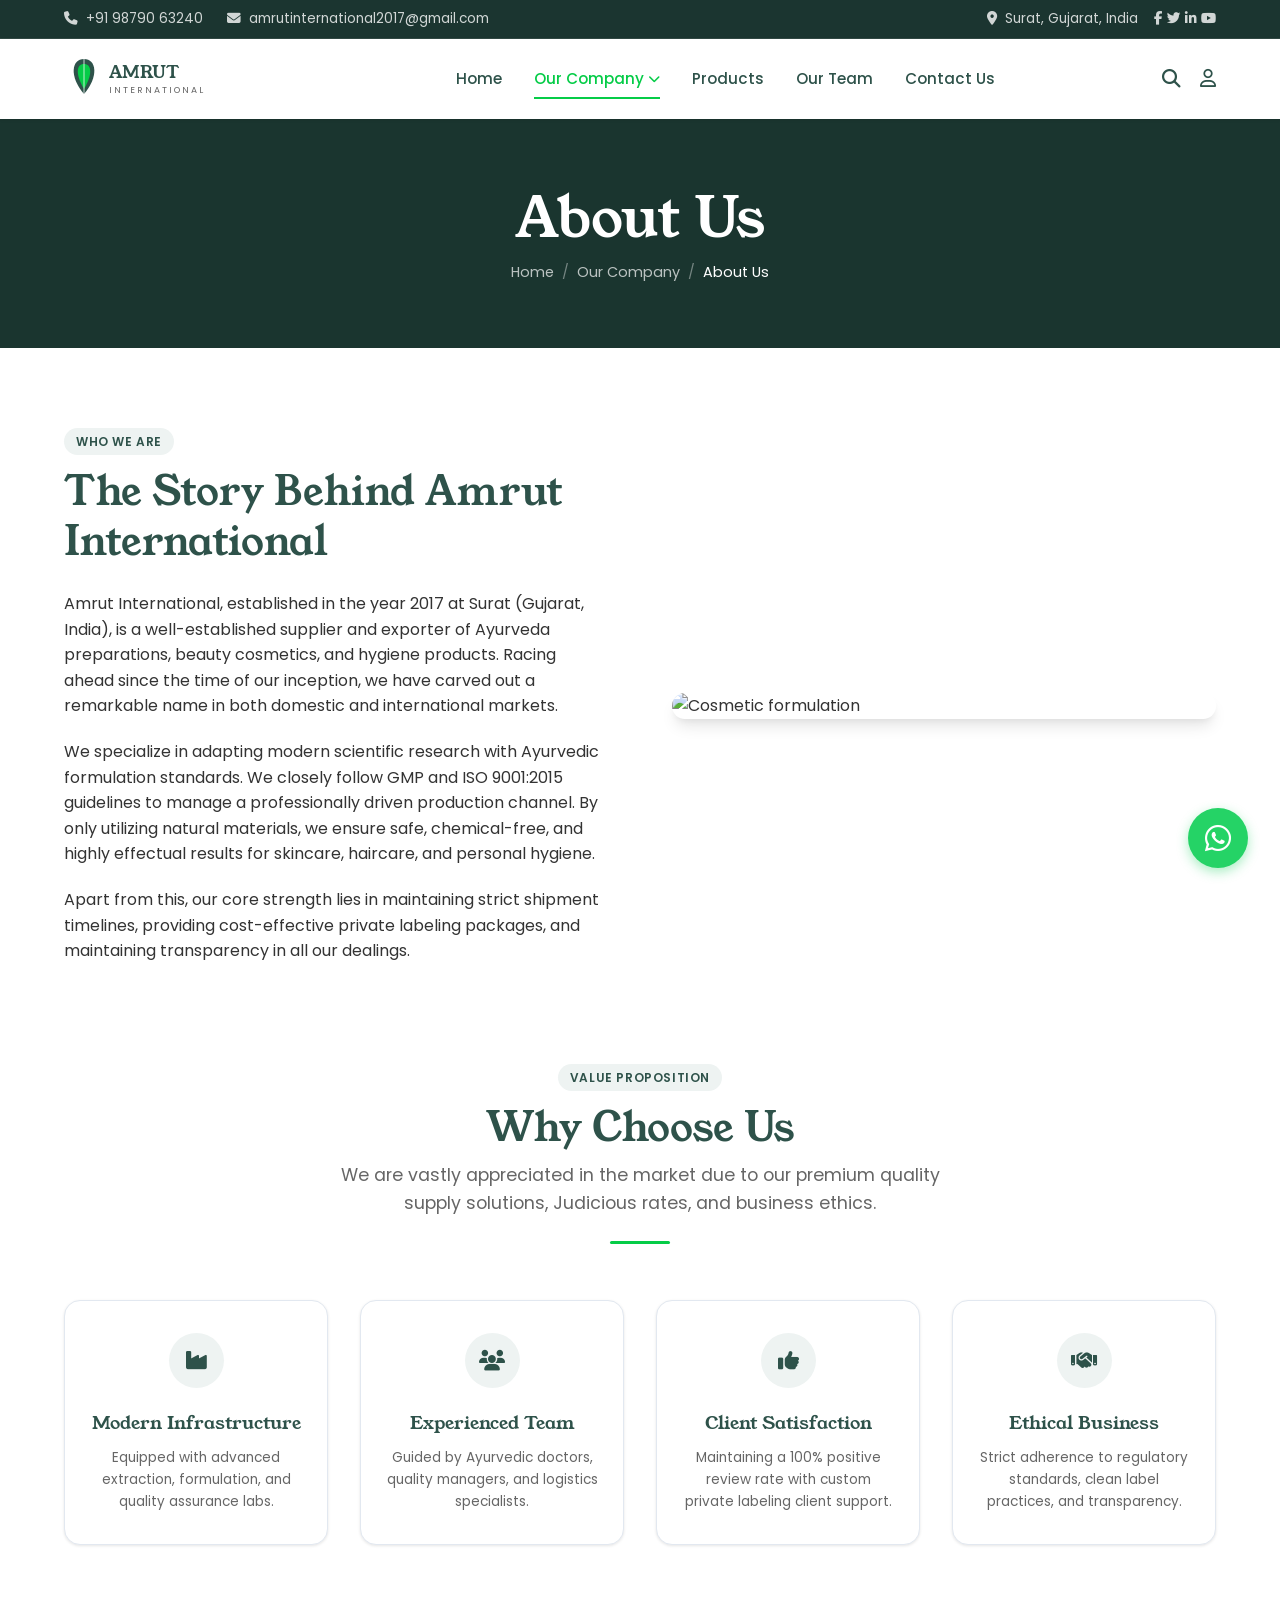
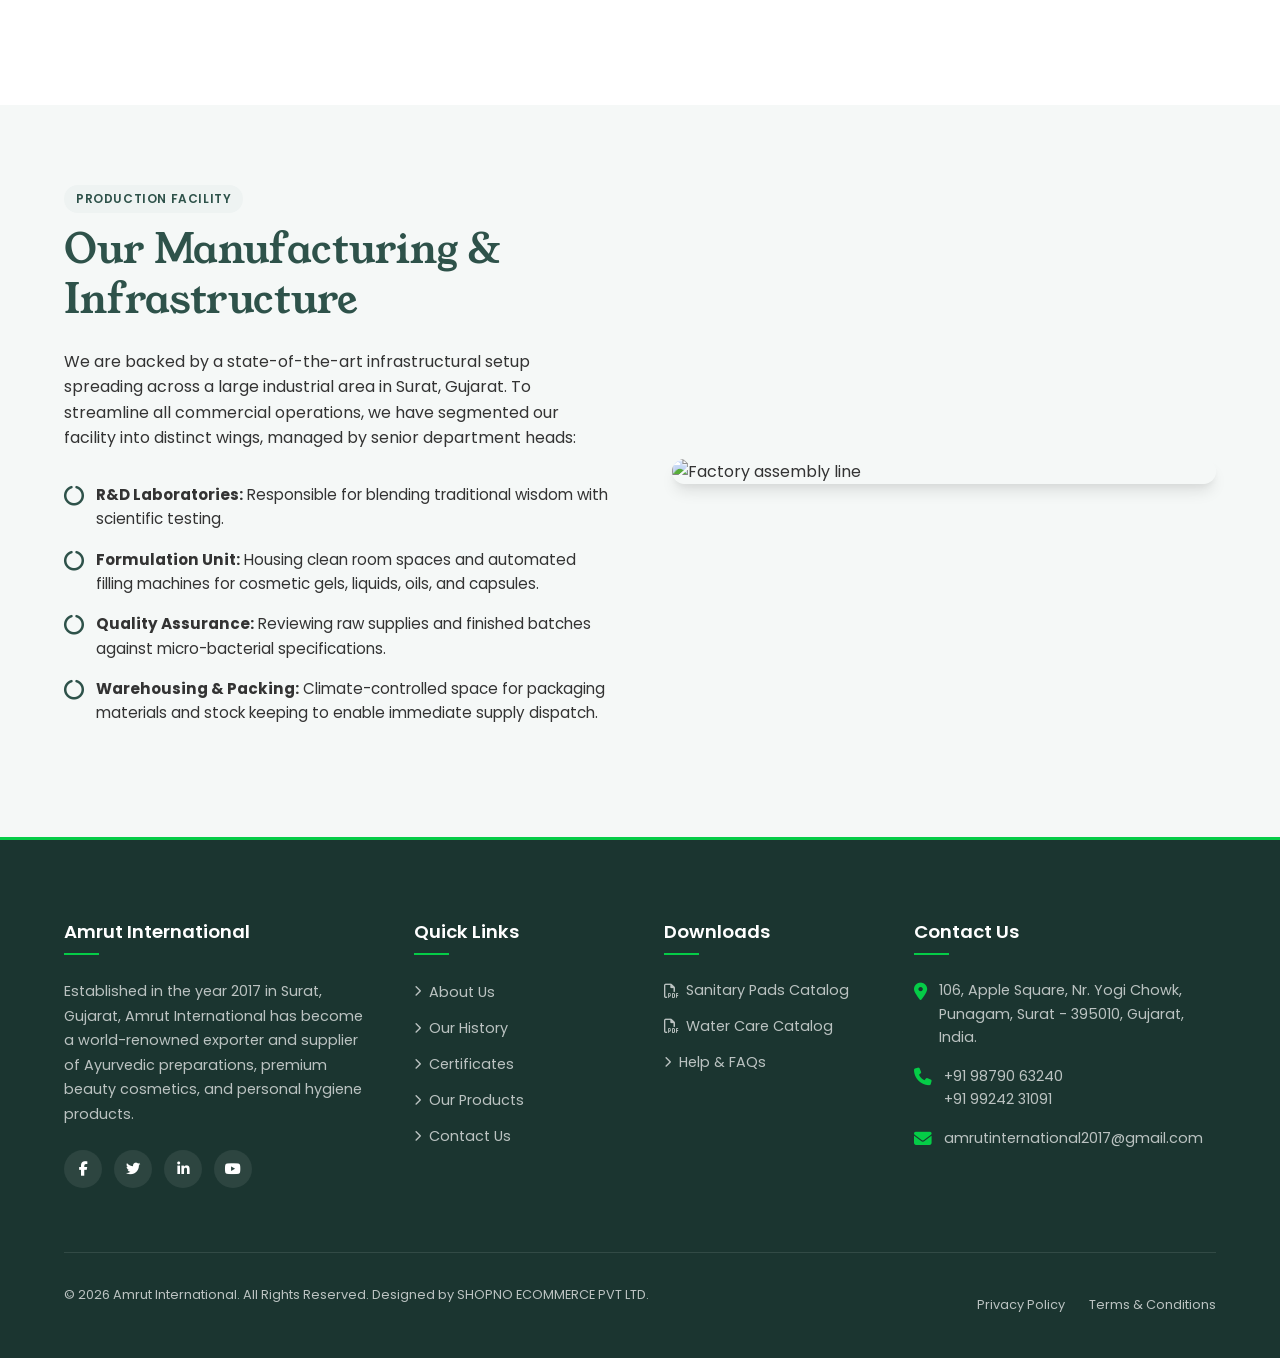
==== about-us.html @ c9744932 "home setup" ====
<!DOCTYPE html>
<html lang="en">
<head>
    <meta charset="UTF-8">
    <meta name="viewport" content="width=device-width, initial-scale=1.0">
    <title>About Us - Amrut International</title>
    <meta name="description" content="Learn about Amrut International, established in 2017 in Surat, Gujarat. Discover our story, mission, global suppliers and exporters credentials in Ayurveda and beauty hygiene.">
    <!-- FontAwesome 6 CDN -->
    <link rel="stylesheet" href="https://cdnjs.cloudflare.com/ajax/libs/font-awesome/6.4.0/css/all.min.css">
    <!-- Main Stylesheet -->
    <link rel="stylesheet" href="assets/css/style.css">
</head>
<body>

    <!-- ==========================================
         TOP BAR
         ========================================== -->
    <div class="top-bar">
        <div class="container">
            <div class="top-bar-left">
                <span class="top-bar-item"><i class="fa-solid fa-phone"></i> +91 98790 63240</span>
                <span class="top-bar-item"><i class="fa-solid fa-envelope"></i> amrutinternational2017@gmail.com</span>
            </div>
            <div class="top-bar-right">
                <span class="top-bar-item"><i class="fa-solid fa-location-dot"></i> Surat, Gujarat, India</span>
                <div class="top-bar-social">
                    <a href="#" target="_blank"><i class="fa-brands fa-facebook-f"></i></a>
                    <a href="#" target="_blank"><i class="fa-brands fa-twitter"></i></a>
                    <a href="#" target="_blank"><i class="fa-brands fa-linkedin-in"></i></a>
                    <a href="#" target="_blank"><i class="fa-brands fa-youtube"></i></a>
                </div>
            </div>
        </div>
    </div>

    <!-- ==========================================
         HEADER / NAVIGATION
         ========================================== -->
    <header class="header">
        <div class="container">
            <a href="index.html" class="logo">
                <svg viewBox="0 0 450 100" style="height: 50px;">
                    <path d="M40,10 C65,10 70,45 40,80 C10,45 15,10 40,10 Z" fill="#2E524A" />
                    <path d="M40,20 C55,20 58,40 40,70 C22,40 25,20 40,20 Z" fill="#05cc47" />
                    <path d="M40,10 L40,80" stroke="#ffffff" stroke-width="1.5" />
                    <text x="90" y="48" font-family="'Young Serif', serif" font-size="34" fill="#2E524A">AMRUT</text>
                    <text x="90" y="78" font-family="'Poppins', sans-serif" font-size="18" fill="#666666" letter-spacing="4">INTERNATIONAL</text>
                </svg>
            </a>
            
            <nav class="nav">
                <ul class="nav-list">
                    <li class="nav-item"><a href="index.html" class="nav-link">Home</a></li>
                    <li class="nav-item active">
                        <a href="#" class="nav-link">Our Company <i class="fa-solid fa-chevron-down" style="font-size: 0.75rem;"></i></a>
                        <ul class="dropdown-menu">
                            <li class="dropdown-item active"><a href="about-us.html">About Us</a></li>
                            <li class="dropdown-item"><a href="our-history.html">Our History</a></li>
                            <li class="dropdown-item"><a href="certificates.html">Certificates</a></li>
                            <li class="dropdown-item"><a href="faqs.html">FAQs</a></li>
                        </ul>
                    </li>
                    <li class="nav-item"><a href="products.html" class="nav-link">Products</a></li>
                    <li class="nav-item"><a href="our-team.html" class="nav-link">Our Team</a></li>
                    <li class="nav-item"><a href="contact.html" class="nav-link">Contact Us</a></li>
                </ul>
            </nav>
            
            <div class="header-icons">
                <button class="header-icon-btn" onclick="location.href='products.html'" title="Search Products"><i class="fa-solid fa-magnifying-glass"></i></button>
                <button class="header-icon-btn" title="My Account"><i class="fa-regular fa-user"></i></button>
                <button class="mobile-menu-btn" title="Toggle Menu"><i class="fa-solid fa-bars"></i></button>
            </div>
        </div>
    </header>

    <!-- ==========================================
         BREADCRUMB HERO
         ========================================== -->
    <div class="breadcrumb-hero" style="background-image: url('https://images.unsplash.com/photo-1540555700478-4be289fbecef?auto=format&fit=crop&q=80&w=1200');">
        <div class="container">
            <h1>About Us</h1>
            <div class="breadcrumb-list">
                <span class="breadcrumb-item"><a href="index.html">Home</a></span>
                <span class="breadcrumb-separator">/</span>
                <span class="breadcrumb-item">Our Company</span>
                <span class="breadcrumb-separator">/</span>
                <span class="breadcrumb-item active" style="color: white;">About Us</span>
            </div>
        </div>
    </div>

    <!-- ==========================================
         ABOUT DETAIL SECTION
         ========================================== -->
    <section class="section">
        <div class="container">
            <div class="about-brief-grid" style="margin-bottom: 5rem;">
                <div class="about-brief-content">
                    <span class="badge">Who We Are</span>
                    <h2>The Story Behind Amrut International</h2>
                    <p>Amrut International, established in the year 2017 at Surat (Gujarat, India), is a well-established supplier and exporter of Ayurveda preparations, beauty cosmetics, and hygiene products. Racing ahead since the time of our inception, we have carved out a remarkable name in both domestic and international markets.</p>
                    <p>We specialize in adapting modern scientific research with Ayurvedic formulation standards. We closely follow GMP and ISO 9001:2015 guidelines to manage a professionally driven production channel. By only utilizing natural materials, we ensure safe, chemical-free, and highly effectual results for skincare, haircare, and personal hygiene.</p>
                    <p>Apart from this, our core strength lies in maintaining strict shipment timelines, providing cost-effective private labeling packages, and maintaining transparency in all our dealings.</p>
                </div>
                <div class="about-brief-images">
                    <img src="https://images.unsplash.com/photo-1512290923902-8a9f81dc236c?auto=format&fit=crop&q=80&w=500" alt="Cosmetic formulation" class="about-brief-img-1" style="width: 100%;">
                </div>
            </div>
            
            <div class="section-title text-center">
                <span class="badge">Value Proposition</span>
                <h2>Why Choose Us</h2>
                <p>We are vastly appreciated in the market due to our premium quality supply solutions, Judicious rates, and business ethics.</p>
            </div>
            
            <div class="features-grid" style="margin-top: 0; margin-bottom: 5rem; grid-template-columns: repeat(4, 1fr);">
                <div class="feature-card" style="box-shadow: var(--shadow-sm); padding: 2rem 1.5rem;">
                    <div class="feature-icon-wrapper" style="width: 55px; height: 55px; font-size: 1.3rem;"><i class="fa-solid fa-industry"></i></div>
                    <h3 style="font-size: 1.15rem;">Modern Infrastructure</h3>
                    <p style="font-size: 0.85rem;">Equipped with advanced extraction, formulation, and quality assurance labs.</p>
                </div>
                <div class="feature-card" style="box-shadow: var(--shadow-sm); padding: 2rem 1.5rem;">
                    <div class="feature-icon-wrapper" style="width: 55px; height: 55px; font-size: 1.3rem;"><i class="fa-solid fa-users"></i></div>
                    <h3 style="font-size: 1.15rem;">Experienced Team</h3>
                    <p style="font-size: 0.85rem;">Guided by Ayurvedic doctors, quality managers, and logistics specialists.</p>
                </div>
                <div class="feature-card" style="box-shadow: var(--shadow-sm); padding: 2rem 1.5rem;">
                    <div class="feature-icon-wrapper" style="width: 55px; height: 55px; font-size: 1.3rem;"><i class="fa-solid fa-thumbs-up"></i></div>
                    <h3 style="font-size: 1.15rem;">Client Satisfaction</h3>
                    <p style="font-size: 0.85rem;">Maintaining a 100% positive review rate with custom private labeling client support.</p>
                </div>
                <div class="feature-card" style="box-shadow: var(--shadow-sm); padding: 2rem 1.5rem;">
                    <div class="feature-icon-wrapper" style="width: 55px; height: 55px; font-size: 1.3rem;"><i class="fa-solid fa-handshake"></i></div>
                    <h3 style="font-size: 1.15rem;">Ethical Business</h3>
                    <p style="font-size: 0.85rem;">Strict adherence to regulatory standards, clean label practices, and transparency.</p>
                </div>
            </div>
        </div>
    </section>

    <!-- ==========================================
         INFRASTRUCTURE SPECIFIC SECTION
         ========================================== -->
    <section class="section section-tint">
        <div class="container">
            <div class="about-brief-grid">
                <div class="about-brief-images" style="order: 2;">
                    <img src="https://images.unsplash.com/photo-1581091226825-a6a2a5aee158?auto=format&fit=crop&q=80&w=500" alt="Factory assembly line" class="about-brief-img-1" style="width: 100%;">
                </div>
                <div class="about-brief-content" style="order: 1;">
                    <span class="badge">Production Facility</span>
                    <h2>Our Manufacturing & Infrastructure</h2>
                    <p>We are backed by a state-of-the-art infrastructural setup spreading across a large industrial area in Surat, Gujarat. To streamline all commercial operations, we have segmented our facility into distinct wings, managed by senior department heads:</p>
                    <ul class="about-brief-list">
                        <li class="about-brief-list-item">
                            <i class="fa-solid fa-circle-notch" style="color: var(--primary-color);"></i>
                            <span><strong>R&D Laboratories:</strong> Responsible for blending traditional wisdom with scientific testing.</span>
                        </li>
                        <li class="about-brief-list-item">
                            <i class="fa-solid fa-circle-notch" style="color: var(--primary-color);"></i>
                            <span><strong>Formulation Unit:</strong> Housing clean room spaces and automated filling machines for cosmetic gels, liquids, oils, and capsules.</span>
                        </li>
                        <li class="about-brief-list-item">
                            <i class="fa-solid fa-circle-notch" style="color: var(--primary-color);"></i>
                            <span><strong>Quality Assurance:</strong> Reviewing raw supplies and finished batches against micro-bacterial specifications.</span>
                        </li>
                        <li class="about-brief-list-item">
                            <i class="fa-solid fa-circle-notch" style="color: var(--primary-color);"></i>
                            <span><strong>Warehousing & Packing:</strong> Climate-controlled space for packaging materials and stock keeping to enable immediate supply dispatch.</span>
                        </li>
                    </ul>
                </div>
            </div>
        </div>
    </section>

    <!-- ==========================================
         FOOTER SECTION
         ========================================== -->
    <footer class="footer">
        <div class="container">
            <div class="footer-grid">
                <div class="footer-about">
                    <h3>Amrut International</h3>
                    <p>Established in the year 2017 in Surat, Gujarat, Amrut International has become a world-renowned exporter and supplier of Ayurvedic preparations, premium beauty cosmetics, and personal hygiene products.</p>
                    <div class="footer-socials">
                        <a href="#" class="footer-social-icon"><i class="fa-brands fa-facebook-f"></i></a>
                        <a href="#" class="footer-social-icon"><i class="fa-brands fa-twitter"></i></a>
                        <a href="#" class="footer-social-icon"><i class="fa-brands fa-linkedin-in"></i></a>
                        <a href="#" class="footer-social-icon"><i class="fa-brands fa-youtube"></i></a>
                    </div>
                </div>
                <div class="footer-links">
                    <h3>Quick Links</h3>
                    <ul class="footer-links-list">
                        <li><a href="about-us.html"><i class="fa-solid fa-chevron-right" style="font-size: 0.7rem;"></i> About Us</a></li>
                        <li><a href="our-history.html"><i class="fa-solid fa-chevron-right" style="font-size: 0.7rem;"></i> Our History</a></li>
                        <li><a href="certificates.html"><i class="fa-solid fa-chevron-right" style="font-size: 0.7rem;"></i> Certificates</a></li>
                        <li><a href="products.html"><i class="fa-solid fa-chevron-right" style="font-size: 0.7rem;"></i> Our Products</a></li>
                        <li><a href="contact.html"><i class="fa-solid fa-chevron-right" style="font-size: 0.7rem;"></i> Contact Us</a></li>
                    </ul>
                </div>
                <div class="footer-links">
                    <h3>Downloads</h3>
                    <ul class="footer-links-list">
                        <li><a href="https://amrutinternational.net/wp-content/uploads/2022/04/Sanitary-Napkin-All-Photos-1.pdf" target="_blank"><i class="fa-regular fa-file-pdf"></i> Sanitary Pads Catalog</a></li>
                        <li><a href="https://amrutinternational.net/wp-content/uploads/2022/04/Amrut-Jal_Catalogue.pdf" target="_blank"><i class="fa-regular fa-file-pdf"></i> Water Care Catalog</a></li>
                        <li><a href="faqs.html"><i class="fa-solid fa-chevron-right" style="font-size: 0.7rem;"></i> Help & FAQs</a></li>
                    </ul>
                </div>
                <div class="footer-contact">
                    <h3>Contact Us</h3>
                    <ul class="footer-contact-list">
                        <li>
                            <i class="fa-solid fa-location-dot"></i>
                            <span>106, Apple Square, Nr. Yogi Chowk, Punagam, Surat - 395010, Gujarat, India.</span>
                        </li>
                        <li>
                            <i class="fa-solid fa-phone"></i>
                            <span>+91 98790 63240<br>+91 99242 31091</span>
                        </li>
                        <li>
                            <i class="fa-solid fa-envelope"></i>
                            <span>amrutinternational2017@gmail.com</span>
                        </li>
                    </ul>
                </div>
            </div>
            <div class="footer-bottom">
                <p>&copy; 2026 Amrut International. All Rights Reserved. Designed by SHOPNO ECOMMERCE PVT LTD.</p>
                <div class="footer-bottom-links">
                    <a href="#">Privacy Policy</a>
                    <a href="#">Terms & Conditions</a>
                </div>
            </div>
        </div>
    </footer>

    <!-- ==========================================
         FLOATING WHATSAPP CHAT WIDGET
         ========================================== -->
    <div class="whatsapp-widget">
        <button class="whatsapp-trigger-btn" title="Chat with us on WhatsApp">
            <i class="fa-brands fa-whatsapp"></i>
        </button>
        <div class="whatsapp-box">
            <div class="whatsapp-box-header">
                <i class="fa-brands fa-whatsapp" style="font-size: 2.2rem; color: #25d366;"></i>
                <div>
                    <h3>Start a Conversation</h3>
                    <p>Typically replies in minutes</p>
                </div>
            </div>
            <div class="whatsapp-box-body">
                <a href="https://wa.me/919924231091" target="_blank" class="whatsapp-agent-card">
                    <div class="whatsapp-agent-info">
                        <div class="whatsapp-agent-avatar">TS</div>
                        <div class="whatsapp-agent-details">
                            <h4>Team Sales</h4>
                            <p>Domestic Inquiries</p>
                        </div>
                    </div>
                    <div class="whatsapp-agent-link"><i class="fa-solid fa-paper-plane"></i></div>
                </a>
                <a href="https://wa.me/919879063240" target="_blank" class="whatsapp-agent-card">
                    <div class="whatsapp-agent-info">
                        <div class="whatsapp-agent-avatar">EH</div>
                        <div class="whatsapp-agent-details">
                            <h4>Export Head</h4>
                            <p>International Business</p>
                        </div>
                    </div>
                    <div class="whatsapp-agent-link"><i class="fa-solid fa-paper-plane"></i></div>
                </a>
            </div>
        </div>
    </div>

    <!-- Main JavaScript -->
    <script src="assets/js/main.js"></script>
</body>
</html>
---- assets/css/style.css ----
/* ==========================================================================
   DESIGN SYSTEM & RESET - AMRUT INTERNATIONAL
   ========================================================================== */

/* Import Google Fonts */
@import url('https://fonts.googleapis.com/css2?family=Poppins:wght@300;400;500;600;700&family=Young+Serif&display=swap');

:root {
    --primary-color: #2E524A;
    --primary-dark: #1b3530;
    --primary-light: #eef3f2;
    --accent-color: #05cc47;
    --whatsapp-color: #25d366;
    --text-color: #333333;
    --text-muted: #666666;
    --bg-color: #ffffff;
    --bg-tint: #f5f8f7;
    --border-color: #e2e8f0;
    
    --font-heading: 'Young Serif', serif;
    --font-body: 'Poppins', sans-serif;
    
    --transition-fast: all 0.2s ease;
    --transition-normal: all 0.3s cubic-bezier(0.4, 0, 0.2, 1);
    --transition-slow: all 0.5s ease;
    
    --shadow-sm: 0 1px 3px rgba(0,0,0,0.1);
    --shadow-md: 0 4px 6px -1px rgba(0,0,0,0.1), 0 2px 4px -1px rgba(0,0,0,0.06);
    --shadow-lg: 0 10px 15px -3px rgba(0,0,0,0.1), 0 4px 6px -2px rgba(0,0,0,0.05);
    
    --border-radius-sm: 4px;
    --border-radius-md: 8px;
    --border-radius-lg: 16px;
    
    --max-width: 1200px;
    --header-height: 80px;
}

* {
    box-sizing: border-box;
    margin: 0;
    padding: 0;
}

html {
    scroll-behavior: smooth;
}

body {
    font-family: var(--font-body);
    font-size: 16px;
    line-height: 1.6;
    color: var(--text-color);
    background-color: var(--bg-color);
    overflow-x: hidden;
}

/* Typography */
h1, h2, h3, h4, h5, h6 {
    font-family: var(--font-heading);
    color: var(--primary-color);
    font-weight: 400;
    line-height: 1.25;
    margin-bottom: 1rem;
}

h1 { font-size: clamp(2rem, 5vw, 3.5rem); }
h2 { font-size: clamp(1.75rem, 4vw, 2.5rem); }
h3 { font-size: clamp(1.4rem, 3vw, 1.8rem); }
h4 { font-size: clamp(1.2rem, 2vw, 1.4rem); }
p { margin-bottom: 1.25rem; }

a {
    color: inherit;
    text-decoration: none;
    transition: var(--transition-fast);
}

img {
    max-width: 100%;
    height: auto;
    display: block;
}

ul {
    list-style: none;
}

button, input, textarea, select {
    font-family: inherit;
    font-size: inherit;
    color: inherit;
}

/* ==========================================================================
   REUSABLE UTILITIES
   ========================================================================== */
.container {
    width: 100%;
    max-width: var(--max-width);
    margin: 0 auto;
    padding: 0 1.5rem;
}

.section {
    padding: 5rem 0;
}

.section-tint {
    background-color: var(--bg-tint);
}

.text-center {
    text-align: center;
}

.section-title {
    margin-bottom: 3.5rem;
    position: relative;
}

.section-title h2 {
    margin-bottom: 0.5rem;
}

.section-title p {
    color: var(--text-muted);
    font-size: 1.1rem;
    max-width: 600px;
    margin: 0 auto;
}

.section-title::after {
    content: '';
    display: block;
    width: 60px;
    height: 3px;
    background-color: var(--accent-color);
    margin: 1.5rem auto 0;
    border-radius: 2px;
}

.btn {
    display: inline-block;
    padding: 0.75rem 2rem;
    border-radius: var(--border-radius-md);
    font-weight: 500;
    text-align: center;
    cursor: pointer;
    border: 2px solid transparent;
    transition: var(--transition-normal);
}

.btn-primary {
    background-color: var(--primary-color);
    color: white;
}

.btn-primary:hover {
    background-color: var(--primary-dark);
    transform: translateY(-2px);
    box-shadow: var(--shadow-md);
}

.btn-outline {
    background-color: transparent;
    border-color: var(--primary-color);
    color: var(--primary-color);
}

.btn-outline:hover {
    background-color: var(--primary-color);
    color: white;
    transform: translateY(-2px);
}

.btn-whatsapp {
    background-color: var(--whatsapp-color);
    color: white;
    border: none;
}

.btn-whatsapp:hover {
    background-color: #20ba5a;
    transform: translateY(-2px);
    box-shadow: var(--shadow-md);
}

.badge {
    display: inline-block;
    padding: 0.25rem 0.75rem;
    font-size: 0.75rem;
    font-weight: 600;
    text-transform: uppercase;
    border-radius: 50px;
    background-color: var(--primary-light);
    color: var(--primary-color);
    margin-bottom: 0.75rem;
    letter-spacing: 0.05em;
}

/* ==========================================================================
   TOP BAR & NAVIGATION HEADER
   ========================================================================== */
.top-bar {
    background-color: var(--primary-dark);
    color: rgba(255, 255, 255, 0.8);
    font-size: 0.85rem;
    padding: 0.5rem 0;
    border-bottom: 1px solid rgba(255, 255, 255, 0.1);
}

.top-bar .container {
    display: flex;
    justify-content: space-between;
    align-items: center;
}

.top-bar-left {
    display: flex;
    gap: 1.5rem;
}

.top-bar-item {
    display: flex;
    align-items: center;
    gap: 0.5rem;
}

.top-bar-right {
    display: flex;
    gap: 1rem;
}

.top-bar-social a {
    color: rgba(255, 255, 255, 0.8);
}

.top-bar-social a:hover {
    color: white;
}

.header {
    background-color: var(--bg-color);
    box-shadow: var(--shadow-sm);
    position: sticky;
    top: 0;
    left: 0;
    width: 100%;
    z-index: 1000;
    transition: var(--transition-normal);
}

.header.sticky {
    padding: 0.25rem 0;
    box-shadow: var(--shadow-md);
}

.header .container {
    display: flex;
    justify-content: space-between;
    align-items: center;
    height: var(--header-height);
}

.logo {
    display: flex;
    align-items: center;
    gap: 0.75rem;
    font-family: var(--font-heading);
    font-size: 1.5rem;
    color: var(--primary-color);
}

.logo svg {
    height: 45px;
    width: auto;
}

.nav {
    display: flex;
    align-items: center;
    height: 100%;
}

.nav-list {
    display: flex;
    gap: 2rem;
    height: 100%;
}

.nav-item {
    position: relative;
    display: flex;
    align-items: center;
    height: 100%;
}

.nav-link {
    font-weight: 500;
    color: var(--primary-color);
    padding: 0.5rem 0;
    font-size: 0.95rem;
    display: flex;
    align-items: center;
    gap: 0.25rem;
}

.nav-link:hover, .nav-item.active > .nav-link {
    color: var(--accent-color);
}

.nav-link::after {
    content: '';
    position: absolute;
    bottom: 20px;
    left: 0;
    width: 0;
    height: 2px;
    background-color: var(--accent-color);
    transition: var(--transition-fast);
}

.nav-link:hover::after, .nav-item.active > .nav-link::after {
    width: 100%;
}

/* Dropdown Menu */
.dropdown-menu {
    position: absolute;
    top: var(--header-height);
    left: 0;
    background-color: white;
    min-width: 220px;
    box-shadow: var(--shadow-lg);
    border-radius: 0 0 var(--border-radius-md) var(--border-radius-md);
    opacity: 0;
    visibility: hidden;
    transform: translateY(10px);
    transition: var(--transition-normal);
    z-index: 100;
    padding: 0.5rem 0;
    border-top: 3px solid var(--primary-color);
}

.nav-item:hover .dropdown-menu {
    opacity: 1;
    visibility: visible;
    transform: translateY(0);
}

.dropdown-item a {
    display: block;
    padding: 0.75rem 1.5rem;
    font-size: 0.9rem;
    color: var(--text-color);
    font-weight: 400;
}

.dropdown-item a:hover {
    background-color: var(--primary-light);
    color: var(--primary-color);
    padding-left: 1.75rem;
}

.header-icons {
    display: flex;
    align-items: center;
    gap: 1.25rem;
}

.header-icon-btn {
    background: none;
    border: none;
    cursor: pointer;
    color: var(--primary-color);
    font-size: 1.15rem;
    position: relative;
}

.header-icon-btn:hover {
    color: var(--accent-color);
}

.mobile-menu-btn {
    display: none;
}

/* ==========================================================================
   HERO / BANNER SECTION
   ========================================================================== */
.hero {
    position: relative;
    background-color: var(--primary-dark);
    color: white;
    overflow: hidden;
    padding: 8rem 0;
    min-height: 80vh;
    display: flex;
    align-items: center;
}

.hero-background {
    position: absolute;
    top: 0;
    left: 0;
    width: 100%;
    height: 100%;
    opacity: 0.25;
    background-size: cover;
    background-position: center;
    z-index: 1;
}

.hero .container {
    position: relative;
    z-index: 2;
    display: grid;
    grid-template-columns: 1fr 1fr;
    gap: 4rem;
    align-items: center;
}

.hero-content {
    max-width: 550px;
}

.hero-title {
    color: white;
    font-size: clamp(2.5rem, 5vw, 4rem);
    line-height: 1.15;
    margin-bottom: 1.5rem;
    animation: fadeInUp 0.8s ease;
}

.hero-description {
    font-size: 1.1rem;
    margin-bottom: 2rem;
    color: rgba(255, 255, 255, 0.9);
    animation: fadeInUp 1s ease;
}

.hero-actions {
    display: flex;
    gap: 1rem;
    animation: fadeInUp 1.2s ease;
}

.hero-image-wrapper {
    position: relative;
    display: flex;
    justify-content: center;
    animation: zoomIn 1s ease;
}

.hero-image-bg {
    position: absolute;
    width: 100%;
    height: 100%;
    max-width: 450px;
    max-height: 450px;
    background: radial-gradient(circle, rgba(46,82,74,0.4) 0%, rgba(0,0,0,0) 70%);
    z-index: 1;
}

.hero-image {
    position: relative;
    z-index: 2;
    max-width: 400px;
    filter: drop-shadow(0 20px 30px rgba(0,0,0,0.5));
}

@keyframes fadeInUp {
    from {
        opacity: 0;
        transform: translateY(20px);
    }
    to {
        opacity: 1;
        transform: translateY(0);
    }
}

@keyframes zoomIn {
    from {
        opacity: 0;
        transform: scale(0.9);
    }
    to {
        opacity: 1;
        transform: scale(1);
    }
}

/* ==========================================================================
   FEATURE CARDS SECTION
   ========================================================================== */
.features-grid {
    display: grid;
    grid-template-columns: repeat(3, 1fr);
    gap: 2rem;
    margin-top: -4rem;
    position: relative;
    z-index: 10;
}

.feature-card {
    background-color: white;
    padding: 2.5rem 2rem;
    border-radius: var(--border-radius-lg);
    box-shadow: var(--shadow-lg);
    border: 1px solid var(--border-color);
    transition: var(--transition-normal);
    text-align: center;
}

.feature-card:hover {
    transform: translateY(-8px);
    box-shadow: 0 20px 25px -5px rgba(0,0,0,0.1), 0 10px 10px -5px rgba(0,0,0,0.04);
}

.feature-icon-wrapper {
    width: 70px;
    height: 70px;
    background-color: var(--primary-light);
    color: var(--primary-color);
    border-radius: 50%;
    display: flex;
    align-items: center;
    justify-content: center;
    margin: 0 auto 1.5rem;
    font-size: 1.75rem;
    transition: var(--transition-normal);
}

.feature-card:hover .feature-icon-wrapper {
    background-color: var(--primary-color);
    color: white;
    transform: rotateY(180deg);
}

.feature-card h3 {
    margin-bottom: 0.75rem;
}

.feature-card p {
    color: var(--text-muted);
    font-size: 0.95rem;
    margin-bottom: 0;
}

/* ==========================================================================
   ABOUT BRIEF SECTION
   ========================================================================== */
.about-brief-grid {
    display: grid;
    grid-template-columns: 1fr 1fr;
    gap: 4rem;
    align-items: center;
}

.about-brief-images {
    position: relative;
}

.about-brief-img-1 {
    border-radius: var(--border-radius-lg);
    box-shadow: var(--shadow-lg);
    width: 85%;
}

.about-brief-img-2 {
    position: absolute;
    bottom: -30px;
    right: 0;
    width: 50%;
    border-radius: var(--border-radius-lg);
    border: 8px solid white;
    box-shadow: var(--shadow-lg);
}

.about-brief-content h2 {
    margin-bottom: 1.5rem;
}

.about-brief-list {
    margin: 2rem 0;
}

.about-brief-list-item {
    display: flex;
    align-items: flex-start;
    gap: 0.75rem;
    margin-bottom: 1rem;
    font-size: 0.95rem;
}

.about-brief-list-item i {
    color: var(--accent-color);
    font-size: 1.25rem;
    margin-top: 0.2rem;
}

/* ==========================================================================
   PRODUCTS GRID / CARDS (Featured & Trending)
   ========================================================================== */
.products-grid {
    display: grid;
    grid-template-columns: repeat(4, 1fr);
    gap: 2rem;
}

.product-card {
    background-color: white;
    border-radius: var(--border-radius-lg);
    overflow: hidden;
    box-shadow: var(--shadow-sm);
    border: 1px solid var(--border-color);
    transition: var(--transition-normal);
    display: flex;
    flex-direction: column;
    position: relative;
}

.product-card:hover {
    box-shadow: var(--shadow-lg);
    transform: translateY(-5px);
}

.product-tag {
    position: absolute;
    top: 1rem;
    left: 1rem;
    background-color: var(--accent-color);
    color: white;
    padding: 0.25rem 0.75rem;
    border-radius: 50px;
    font-size: 0.75rem;
    font-weight: 600;
    z-index: 10;
}

.product-image-container {
    position: relative;
    background-color: var(--bg-tint);
    padding: 2rem;
    display: flex;
    justify-content: center;
    align-items: center;
    height: 250px;
    overflow: hidden;
}

.product-image {
    max-height: 180px;
    width: auto;
    object-fit: contain;
    transition: var(--transition-slow);
}

.product-card:hover .product-image {
    transform: scale(1.08);
}

.product-actions-overlay {
    position: absolute;
    bottom: -50px;
    left: 0;
    width: 100%;
    background-color: rgba(255, 255, 255, 0.9);
    backdrop-filter: blur(4px);
    display: flex;
    justify-content: center;
    padding: 0.75rem;
    transition: var(--transition-normal);
    gap: 0.5rem;
}

.product-card:hover .product-actions-overlay {
    bottom: 0;
}

.product-action-btn {
    width: 40px;
    height: 40px;
    border-radius: 50%;
    background-color: white;
    border: 1px solid var(--border-color);
    color: var(--primary-color);
    display: flex;
    align-items: center;
    justify-content: center;
    cursor: pointer;
    transition: var(--transition-fast);
}

.product-action-btn:hover {
    background-color: var(--primary-color);
    color: white;
}

.product-info {
    padding: 1.5rem;
    display: flex;
    flex-direction: column;
    flex-grow: 1;
}

.product-category {
    font-size: 0.75rem;
    color: var(--text-muted);
    text-transform: uppercase;
    letter-spacing: 0.05em;
    margin-bottom: 0.5rem;
}

.product-title {
    font-size: 1rem;
    font-family: var(--font-body);
    font-weight: 600;
    margin-bottom: 0.75rem;
    color: var(--primary-color);
    flex-grow: 1;
    display: -webkit-box;
    -webkit-line-clamp: 2;
    -webkit-box-orient: vertical;
    overflow: hidden;
    height: 2.8rem;
}

.product-card-footer {
    display: flex;
    justify-content: space-between;
    align-items: center;
    margin-top: 1rem;
    border-top: 1px solid var(--border-color);
    padding-top: 1rem;
}

.product-price {
    font-weight: 600;
    color: var(--primary-color);
    font-size: 1.1rem;
}

.product-buy-btn {
    font-size: 0.85rem;
    padding: 0.5rem 1rem;
    border-radius: var(--border-radius-sm);
    display: flex;
    align-items: center;
    gap: 0.4rem;
}

/* ==========================================================================
   COMFORTABLE / SANITARY PAD BENEFITS SECTION
   ========================================================================== */
.comfort-section {
    background-color: var(--primary-dark);
    color: white;
    padding: 6rem 0;
    position: relative;
    overflow: hidden;
}

.comfort-section-bg {
    position: absolute;
    top: 0;
    right: 0;
    width: 40%;
    height: 100%;
    opacity: 0.15;
    background-size: cover;
    background-position: center;
}

.comfort-grid {
    display: grid;
    grid-template-columns: 1.2fr 0.8fr;
    gap: 4rem;
    align-items: center;
}

.comfort-content h2, .comfort-content h3 {
    color: white;
}

.comfort-list {
    display: grid;
    grid-template-columns: 1fr 1fr;
    gap: 1.5rem;
    margin-top: 2.5rem;
}

.comfort-item {
    display: flex;
    gap: 1rem;
}

.comfort-item-num {
    width: 40px;
    height: 40px;
    border-radius: 50%;
    background-color: rgba(255, 255, 255, 0.1);
    color: var(--accent-color);
    display: flex;
    align-items: center;
    justify-content: center;
    font-weight: 700;
    flex-shrink: 0;
    border: 1px solid rgba(255, 255, 255, 0.2);
}

.comfort-item-text h4 {
    color: white;
    font-family: var(--font-body);
    font-weight: 600;
    font-size: 0.95rem;
    margin-bottom: 0.25rem;
}

.comfort-item-text p {
    color: rgba(255, 255, 255, 0.7);
    font-size: 0.85rem;
    margin-bottom: 0;
}

.comfort-image-container {
    display: flex;
    justify-content: center;
    position: relative;
}

.comfort-img {
    max-width: 320px;
    filter: drop-shadow(0 15px 25px rgba(0,0,0,0.5));
}

/* ==========================================================================
   TESTIMONIALS / REVIEWS SECTION
   ========================================================================== */
.reviews-grid {
    display: grid;
    grid-template-columns: repeat(3, 1fr);
    gap: 2rem;
}

.review-card {
    background-color: white;
    padding: 2.5rem 2rem;
    border-radius: var(--border-radius-lg);
    box-shadow: var(--shadow-sm);
    border: 1px solid var(--border-color);
    position: relative;
}

.review-card::before {
    content: '"';
    position: absolute;
    top: 1rem;
    right: 1.5rem;
    font-family: var(--font-heading);
    font-size: 5rem;
    color: rgba(46,82,74,0.08);
    line-height: 1;
}

.review-stars {
    color: #ffb800;
    margin-bottom: 1rem;
}

.review-text {
    font-style: italic;
    color: var(--text-muted);
    font-size: 0.95rem;
    margin-bottom: 1.5rem;
}

.review-author {
    display: flex;
    align-items: center;
    gap: 1rem;
}

.review-author-img {
    width: 50px;
    height: 50px;
    border-radius: 50%;
    object-fit: cover;
}

.review-author-name {
    font-weight: 600;
    color: var(--primary-color);
    font-size: 0.95rem;
}

.review-author-role {
    font-size: 0.75rem;
    color: var(--text-muted);
}

/* ==========================================================================
   BLOG / NEWS SECTION
   ========================================================================== */
.blog-grid {
    display: grid;
    grid-template-columns: repeat(3, 1fr);
    gap: 2rem;
}

.blog-card {
    background-color: white;
    border-radius: var(--border-radius-lg);
    overflow: hidden;
    box-shadow: var(--shadow-sm);
    border: 1px solid var(--border-color);
    transition: var(--transition-normal);
}

.blog-card:hover {
    box-shadow: var(--shadow-lg);
    transform: translateY(-5px);
}

.blog-image-wrapper {
    position: relative;
    height: 220px;
    overflow: hidden;
}

.blog-image {
    width: 100%;
    height: 100%;
    object-fit: cover;
    transition: var(--transition-slow);
}

.blog-card:hover .blog-image {
    transform: scale(1.05);
}

.blog-date-badge {
    position: absolute;
    bottom: 1rem;
    left: 1rem;
    background-color: var(--primary-color);
    color: white;
    padding: 0.35rem 0.75rem;
    font-size: 0.75rem;
    font-weight: 500;
    border-radius: var(--border-radius-sm);
}

.blog-info {
    padding: 1.5rem;
}

.blog-category {
    font-size: 0.75rem;
    color: var(--accent-color);
    font-weight: 600;
    text-transform: uppercase;
    margin-bottom: 0.5rem;
}

.blog-title {
    font-family: var(--font-body);
    font-weight: 600;
    font-size: 1.05rem;
    margin-bottom: 0.75rem;
}

.blog-title a:hover {
    color: var(--accent-color);
}

.blog-excerpt {
    font-size: 0.85rem;
    color: var(--text-muted);
    margin-bottom: 1.25rem;
    display: -webkit-box;
    -webkit-line-clamp: 2;
    -webkit-box-orient: vertical;
    overflow: hidden;
}

.blog-read-more {
    font-size: 0.85rem;
    font-weight: 600;
    color: var(--primary-color);
    display: inline-flex;
    align-items: center;
    gap: 0.4rem;
}

.blog-read-more:hover {
    color: var(--accent-color);
}

/* ==========================================================================
   BREADCRUMB HEADER (Subpages)
   ========================================================================== */
.breadcrumb-hero {
    background-color: var(--primary-dark);
    color: white;
    padding: 4rem 0;
    text-align: center;
    position: relative;
    background-size: cover;
    background-position: center;
}

.breadcrumb-hero::before {
    content: '';
    position: absolute;
    top: 0;
    left: 0;
    width: 100%;
    height: 100%;
    background-color: rgba(27, 53, 48, 0.85);
}

.breadcrumb-hero .container {
    position: relative;
    z-index: 2;
}

.breadcrumb-hero h1 {
    color: white;
    margin-bottom: 0.5rem;
}

.breadcrumb-list {
    display: flex;
    justify-content: center;
    gap: 0.5rem;
    font-size: 0.9rem;
    color: rgba(255, 255, 255, 0.7);
}

.breadcrumb-item a:hover {
    color: white;
}

.breadcrumb-separator {
    color: rgba(255, 255, 255, 0.4);
}

/* ==========================================================================
   PAGE SPECIFIC: FAQS ACCORDION
   ========================================================================== */
.faqs-container {
    max-width: 800px;
    margin: 0 auto;
}

.faq-card {
    background-color: white;
    border-radius: var(--border-radius-md);
    border: 1px solid var(--border-color);
    margin-bottom: 1rem;
    overflow: hidden;
    box-shadow: var(--shadow-sm);
    transition: var(--transition-normal);
}

.faq-header {
    padding: 1.25rem 1.5rem;
    display: flex;
    justify-content: space-between;
    align-items: center;
    cursor: pointer;
    font-weight: 600;
    color: var(--primary-color);
    transition: var(--transition-fast);
}

.faq-header:hover {
    background-color: var(--bg-tint);
}

.faq-icon {
    width: 25px;
    height: 25px;
    border-radius: 50%;
    background-color: var(--primary-light);
    color: var(--primary-color);
    display: flex;
    align-items: center;
    justify-content: center;
    font-size: 0.75rem;
    transition: var(--transition-normal);
}

.faq-card.active .faq-header {
    background-color: var(--primary-color);
    color: white;
}

.faq-card.active .faq-icon {
    background-color: var(--accent-color);
    color: white;
    transform: rotate(45deg);
}

.faq-body {
    max-height: 0;
    overflow: hidden;
    transition: max-height 0.3s ease-out;
}

.faq-content {
    padding: 1.5rem;
    border-top: 1px solid var(--border-color);
    color: var(--text-muted);
    font-size: 0.95rem;
    background-color: var(--bg-tint);
}

/* ==========================================================================
   PAGE SPECIFIC: HISTORY TIMELINE
   ========================================================================== */
.timeline {
    position: relative;
    max-width: 900px;
    margin: 0 auto;
}

.timeline::after {
    content: '';
    position: absolute;
    width: 4px;
    background-color: var(--primary-color);
    top: 0;
    bottom: 0;
    left: 50%;
    margin-left: -2px;
    border-radius: 2px;
}

.timeline-item {
    padding: 10px 40px;
    position: relative;
    background-color: inherit;
    width: 50%;
    margin-bottom: 2rem;
}

.timeline-item::after {
    content: '';
    position: absolute;
    width: 20px;
    height: 20px;
    right: -10px;
    background-color: white;
    border: 4px solid var(--accent-color);
    top: 15px;
    border-radius: 50%;
    z-index: 1;
}

.left-item {
    left: 0;
    text-align: right;
}

.right-item {
    left: 50%;
}

.right-item::after {
    left: -10px;
}

.timeline-badge {
    display: inline-block;
    padding: 0.25rem 1rem;
    background-color: var(--accent-color);
    color: white;
    border-radius: 50px;
    font-weight: 700;
    font-size: 1.1rem;
    margin-bottom: 1rem;
    font-family: var(--font-heading);
}

.timeline-card {
    padding: 2rem;
    background-color: white;
    position: relative;
    border-radius: var(--border-radius-lg);
    box-shadow: var(--shadow-md);
    border: 1px solid var(--border-color);
}

/* ==========================================================================
   PAGE SPECIFIC: CERTIFICATES GRID
   ========================================================================== */
.certificates-grid {
    display: grid;
    grid-template-columns: repeat(3, 1fr);
    gap: 2rem;
}

.certificate-card {
    background-color: white;
    border-radius: var(--border-radius-lg);
    border: 1px solid var(--border-color);
    box-shadow: var(--shadow-sm);
    overflow: hidden;
    transition: var(--transition-normal);
    display: flex;
    flex-direction: column;
}

.certificate-card:hover {
    box-shadow: var(--shadow-lg);
    transform: translateY(-5px);
}

.certificate-icon {
    background-color: var(--primary-light);
    color: var(--primary-color);
    padding: 3rem 2rem;
    display: flex;
    align-items: center;
    justify-content: center;
    font-size: 4rem;
    border-bottom: 1px solid var(--border-color);
}

.certificate-info {
    padding: 1.5rem;
    flex-grow: 1;
    display: flex;
    flex-direction: column;
    justify-content: space-between;
}

.certificate-info h3 {
    margin-bottom: 1rem;
    font-size: 1.15rem;
}

/* ==========================================================================
   PAGE SPECIFIC: OUR TEAM
   ========================================================================== */
.team-grid {
    display: grid;
    grid-template-columns: repeat(4, 1fr);
    gap: 2rem;
}

.team-card {
    background-color: white;
    border-radius: var(--border-radius-lg);
    overflow: hidden;
    box-shadow: var(--shadow-sm);
    border: 1px solid var(--border-color);
    text-align: center;
    transition: var(--transition-normal);
}

.team-card:hover {
    box-shadow: var(--shadow-lg);
    transform: translateY(-5px);
}

.team-image-wrapper {
    position: relative;
    height: 260px;
    background-color: var(--primary-light);
    overflow: hidden;
}

.team-image {
    width: 100%;
    height: 100%;
    object-fit: cover;
    transition: var(--transition-slow);
}

.team-card:hover .team-image {
    transform: scale(1.05);
}

.team-socials {
    position: absolute;
    bottom: -50px;
    left: 0;
    width: 100%;
    background-color: rgba(46,82,74,0.9);
    padding: 0.75rem;
    display: flex;
    justify-content: center;
    gap: 1rem;
    transition: var(--transition-normal);
}

.team-card:hover .team-socials {
    bottom: 0;
}

.team-social-link {
    color: white;
    font-size: 1rem;
}

.team-social-link:hover {
    color: var(--accent-color);
}

.team-info {
    padding: 1.5rem;
}

.team-name {
    font-size: 1.1rem;
    font-family: var(--font-body);
    font-weight: 600;
    margin-bottom: 0.25rem;
    color: var(--primary-color);
}

.team-role {
    font-size: 0.8rem;
    color: var(--text-muted);
    text-transform: uppercase;
    letter-spacing: 0.05em;
}

/* ==========================================================================
   PAGE SPECIFIC: CONTACT US
   ========================================================================== */
.contact-grid {
    display: grid;
    grid-template-columns: 0.8fr 1.2fr;
    gap: 4rem;
}

.contact-info-panel {
    display: flex;
    flex-direction: column;
    gap: 2rem;
}

.contact-info-card {
    background-color: white;
    padding: 2rem;
    border-radius: var(--border-radius-lg);
    box-shadow: var(--shadow-sm);
    border: 1px solid var(--border-color);
    display: flex;
    gap: 1.25rem;
}

.contact-info-icon {
    width: 50px;
    height: 50px;
    border-radius: 50%;
    background-color: var(--primary-light);
    color: var(--primary-color);
    display: flex;
    align-items: center;
    justify-content: center;
    font-size: 1.25rem;
    flex-shrink: 0;
}

.contact-info-text h3 {
    font-family: var(--font-body);
    font-weight: 600;
    font-size: 1.05rem;
    margin-bottom: 0.5rem;
}

.contact-info-text p {
    color: var(--text-muted);
    font-size: 0.95rem;
    margin-bottom: 0;
}

.contact-form-panel {
    background-color: white;
    padding: 3rem;
    border-radius: var(--border-radius-lg);
    box-shadow: var(--shadow-md);
    border: 1px solid var(--border-color);
}

.form-group {
    margin-bottom: 1.5rem;
}

.form-row {
    display: grid;
    grid-template-columns: 1fr 1fr;
    gap: 1.5rem;
}

.form-label {
    display: block;
    font-size: 0.85rem;
    font-weight: 600;
    margin-bottom: 0.5rem;
    color: var(--primary-color);
    text-transform: uppercase;
    letter-spacing: 0.05em;
}

.form-control {
    width: 100%;
    padding: 0.75rem 1rem;
    border: 1px solid var(--border-color);
    border-radius: var(--border-radius-md);
    background-color: var(--bg-tint);
    transition: var(--transition-fast);
    outline: none;
}

.form-control:focus {
    border-color: var(--primary-color);
    background-color: white;
    box-shadow: 0 0 0 3px rgba(46,82,74,0.15);
}

.map-container {
    height: 400px;
    border-radius: var(--border-radius-lg);
    overflow: hidden;
    box-shadow: var(--shadow-sm);
    border: 1px solid var(--border-color);
    margin-top: 4rem;
}

/* ==========================================================================
   PAGE SPECIFIC: SHOP / PRODUCTS BROWSE
   ========================================================================== */
.shop-layout {
    display: grid;
    grid-template-columns: 260px 1fr;
    gap: 3rem;
}

.shop-sidebar {
    background-color: white;
    padding: 2rem;
    border-radius: var(--border-radius-lg);
    border: 1px solid var(--border-color);
    box-shadow: var(--shadow-sm);
    align-self: start;
}

.sidebar-widget {
    margin-bottom: 2.5rem;
}

.sidebar-widget:last-child {
    margin-bottom: 0;
}

.widget-title {
    font-family: var(--font-body);
    font-weight: 700;
    font-size: 1.1rem;
    margin-bottom: 1.25rem;
    padding-bottom: 0.75rem;
    border-bottom: 2px solid var(--border-color);
    color: var(--primary-color);
}

.category-list-item {
    margin-bottom: 0.5rem;
}

.category-link {
    display: flex;
    justify-content: space-between;
    align-items: center;
    padding: 0.5rem 0;
    font-size: 0.95rem;
    color: var(--text-muted);
}

.category-link:hover, .category-list-item.active .category-link {
    color: var(--accent-color);
    padding-left: 0.25rem;
}

.category-count {
    font-size: 0.8rem;
    background-color: var(--bg-tint);
    padding: 0.15rem 0.5rem;
    border-radius: 10px;
    color: var(--text-muted);
}

.shop-main {
    display: flex;
    flex-direction: column;
    gap: 2rem;
}

.shop-toolbar {
    display: flex;
    justify-content: space-between;
    align-items: center;
    background-color: white;
    padding: 1rem 1.5rem;
    border-radius: var(--border-radius-md);
    border: 1px solid var(--border-color);
    box-shadow: var(--shadow-sm);
}

.search-box {
    position: relative;
    width: 300px;
}

.search-input {
    width: 100%;
    padding: 0.5rem 2.5rem 0.5rem 1rem;
    border: 1px solid var(--border-color);
    border-radius: var(--border-radius-sm);
    outline: none;
    font-size: 0.9rem;
}

.search-input:focus {
    border-color: var(--primary-color);
}

.search-icon-btn {
    position: absolute;
    right: 0.75rem;
    top: 50%;
    transform: translateY(-50%);
    background: none;
    border: none;
    color: var(--text-muted);
    cursor: pointer;
}

/* Product Detail Modal */
.modal-overlay {
    position: fixed;
    top: 0;
    left: 0;
    width: 100%;
    height: 100%;
    background-color: rgba(0, 0, 0, 0.6);
    backdrop-filter: blur(5px);
    z-index: 10000;
    opacity: 0;
    visibility: hidden;
    transition: var(--transition-normal);
    display: flex;
    align-items: center;
    justify-content: center;
    padding: 1.5rem;
}

.modal-overlay.active {
    opacity: 1;
    visibility: visible;
}

.modal-container {
    background-color: white;
    width: 100%;
    max-width: 850px;
    border-radius: var(--border-radius-lg);
    box-shadow: var(--shadow-lg);
    position: relative;
    overflow: hidden;
    transform: scale(0.9);
    transition: var(--transition-normal);
    max-height: 90vh;
    display: flex;
    flex-direction: column;
}

.modal-overlay.active .modal-container {
    transform: scale(1);
}

.modal-close-btn {
    position: absolute;
    top: 1rem;
    right: 1rem;
    width: 35px;
    height: 35px;
    border-radius: 50%;
    background-color: var(--bg-tint);
    border: none;
    display: flex;
    align-items: center;
    justify-content: center;
    cursor: pointer;
    z-index: 100;
    transition: var(--transition-fast);
}

.modal-close-btn:hover {
    background-color: var(--primary-color);
    color: white;
}

.modal-content-inner {
    padding: 3rem;
    overflow-y: auto;
    display: grid;
    grid-template-columns: 1fr 1.2fr;
    gap: 3rem;
}

.modal-product-gallery {
    background-color: var(--bg-tint);
    border-radius: var(--border-radius-lg);
    padding: 2rem;
    display: flex;
    align-items: center;
    justify-content: center;
    height: 350px;
}

.modal-product-img {
    max-height: 280px;
    width: auto;
    object-fit: contain;
}

.modal-product-info {
    display: flex;
    flex-direction: column;
}

.modal-product-category {
    font-size: 0.8rem;
    color: var(--accent-color);
    font-weight: 600;
    text-transform: uppercase;
    margin-bottom: 0.5rem;
}

.modal-product-title {
    margin-bottom: 1rem;
    font-size: 1.75rem;
}

.modal-product-price {
    font-size: 1.5rem;
    font-weight: 700;
    color: var(--primary-color);
    margin-bottom: 1.5rem;
}

.modal-product-description {
    color: var(--text-muted);
    font-size: 0.95rem;
    margin-bottom: 2rem;
}

.modal-product-meta {
    margin-top: auto;
    border-top: 1px solid var(--border-color);
    padding-top: 1.5rem;
    display: flex;
    flex-direction: column;
    gap: 0.5rem;
    font-size: 0.85rem;
    color: var(--text-muted);
}

/* ==========================================================================
   FOOTER SECTION
   ========================================================================== */
.footer {
    background-color: var(--primary-dark);
    color: rgba(255, 255, 255, 0.7);
    padding: 5rem 0 2rem;
    font-size: 0.9rem;
    border-top: 3px solid var(--accent-color);
}

.footer h3 {
    color: white;
    font-family: var(--font-body);
    font-weight: 600;
    font-size: 1.15rem;
    margin-bottom: 1.5rem;
    position: relative;
    padding-bottom: 0.75rem;
}

.footer h3::after {
    content: '';
    position: absolute;
    bottom: 0;
    left: 0;
    width: 35px;
    height: 2px;
    background-color: var(--accent-color);
}

.footer-grid {
    display: grid;
    grid-template-columns: 1.2fr 0.8fr 0.8fr 1.2fr;
    gap: 3rem;
    margin-bottom: 4rem;
}

.footer-about p {
    margin-bottom: 1.5rem;
    line-height: 1.7;
}

.footer-socials {
    display: flex;
    gap: 0.75rem;
}

.footer-social-icon {
    width: 38px;
    height: 38px;
    border-radius: 50%;
    background-color: rgba(255, 255, 255, 0.08);
    color: white;
    display: flex;
    align-items: center;
    justify-content: center;
    transition: var(--transition-fast);
}

.footer-social-icon:hover {
    background-color: var(--accent-color);
    transform: translateY(-3px);
}

.footer-links-list li {
    margin-bottom: 0.75rem;
}

.footer-links-list a {
    color: rgba(255, 255, 255, 0.7);
    display: inline-flex;
    align-items: center;
    gap: 0.5rem;
}

.footer-links-list a:hover {
    color: white;
    padding-left: 0.25rem;
}

.footer-contact-list li {
    display: flex;
    gap: 0.75rem;
    margin-bottom: 1rem;
}

.footer-contact-list i {
    color: var(--accent-color);
    font-size: 1.1rem;
    margin-top: 0.2rem;
}

.footer-newsletter p {
    margin-bottom: 1.25rem;
}

.newsletter-form {
    display: flex;
    gap: 0.5rem;
}

.newsletter-input {
    background-color: rgba(255, 255, 255, 0.08);
    border: 1px solid rgba(255, 255, 255, 0.15);
    padding: 0.6rem 1rem;
    border-radius: var(--border-radius-sm);
    color: white;
    flex-grow: 1;
    outline: none;
    font-size: 0.85rem;
}

.newsletter-input:focus {
    border-color: var(--accent-color);
    background-color: rgba(255, 255, 255, 0.12);
}

.newsletter-btn {
    padding: 0.6rem 1.25rem;
    border-radius: var(--border-radius-sm);
    font-size: 0.85rem;
}

.footer-bottom {
    border-top: 1px solid rgba(255, 255, 255, 0.1);
    padding-top: 2rem;
    display: flex;
    justify-content: space-between;
    align-items: center;
    font-size: 0.8rem;
}

.footer-bottom-links {
    display: flex;
    gap: 1.5rem;
}

.footer-bottom-links a:hover {
    color: white;
}

/* ==========================================================================
   FLOATING WHATSAPP CHAT WIDGET
   ========================================================================== */
.whatsapp-widget {
    position: fixed;
    bottom: 2rem;
    right: 2rem;
    z-index: 9999;
    font-family: var(--font-body);
}

.whatsapp-trigger-btn {
    width: 60px;
    height: 60px;
    border-radius: 50%;
    background-color: var(--whatsapp-color);
    color: white;
    display: flex;
    align-items: center;
    justify-content: center;
    font-size: 1.85rem;
    cursor: pointer;
    box-shadow: 0 4px 12px rgba(37, 211, 102, 0.4);
    transition: var(--transition-normal);
    border: none;
    outline: none;
}

.whatsapp-trigger-btn:hover {
    transform: scale(1.08) rotate(8deg);
    box-shadow: 0 6px 16px rgba(37, 211, 102, 0.5);
}

.whatsapp-box {
    position: absolute;
    bottom: 80px;
    right: 0;
    width: 320px;
    background-color: white;
    border-radius: var(--border-radius-lg);
    box-shadow: var(--shadow-lg);
    overflow: hidden;
    opacity: 0;
    visibility: hidden;
    transform: translateY(15px);
    transition: var(--transition-normal);
    border: 1px solid var(--border-color);
}

.whatsapp-widget.active .whatsapp-box {
    opacity: 1;
    visibility: visible;
    transform: translateY(0);
}

.whatsapp-box-header {
    background-color: var(--primary-color);
    color: white;
    padding: 1.5rem;
    display: flex;
    align-items: center;
    gap: 1rem;
}

.whatsapp-box-header i {
    font-size: 2.2rem;
    color: var(--whatsapp-color);
}

.whatsapp-box-header h3 {
    color: white;
    font-family: var(--font-body);
    font-weight: 600;
    font-size: 1.05rem;
    margin-bottom: 0.15rem;
}

.whatsapp-box-header p {
    font-size: 0.75rem;
    color: rgba(255, 255, 255, 0.8);
    margin-bottom: 0;
}

.whatsapp-box-body {
    padding: 1.25rem;
    background-color: var(--bg-tint);
    display: flex;
    flex-direction: column;
    gap: 1rem;
}

.whatsapp-agent-card {
    background-color: white;
    padding: 1rem;
    border-radius: var(--border-radius-md);
    display: flex;
    align-items: center;
    justify-content: space-between;
    transition: var(--transition-fast);
    border: 1px solid var(--border-color);
}

.whatsapp-agent-card:hover {
    border-color: var(--whatsapp-color);
    transform: translateX(3px);
}

.whatsapp-agent-info {
    display: flex;
    align-items: center;
    gap: 0.75rem;
}

.whatsapp-agent-avatar {
    width: 40px;
    height: 40px;
    border-radius: 50%;
    background-color: var(--primary-light);
    color: var(--primary-color);
    display: flex;
    align-items: center;
    justify-content: center;
    font-weight: 700;
    font-size: 0.9rem;
}

.whatsapp-agent-details h4 {
    font-family: var(--font-body);
    font-weight: 600;
    font-size: 0.85rem;
    margin-bottom: 0.15rem;
}

.whatsapp-agent-details p {
    font-size: 0.7rem;
    color: var(--text-muted);
    margin-bottom: 0;
}

.whatsapp-agent-link {
    width: 32px;
    height: 32px;
    border-radius: 50%;
    background-color: rgba(37, 211, 102, 0.15);
    color: var(--whatsapp-color);
    display: flex;
    align-items: center;
    justify-content: center;
    font-size: 0.95rem;
    transition: var(--transition-fast);
}

.whatsapp-agent-card:hover .whatsapp-agent-link {
    background-color: var(--whatsapp-color);
    color: white;
}

/* ==========================================================================
   MEDIA QUERIES (RESPONSIVENESS)
   ========================================================================== */

/* Laptop/Desktop (Medium screens) */
@media (max-width: 1024px) {
    .products-grid {
        grid-template-columns: repeat(3, 1fr);
    }
    
    .footer-grid {
        grid-template-columns: repeat(2, 1fr);
        gap: 2.5rem;
    }
    
    .team-grid {
        grid-template-columns: repeat(3, 1fr);
    }
}

/* Tablet (Small screens) */
@media (max-width: 768px) {
    :root {
        --header-height: 70px;
    }
    
    .section {
        padding: 4rem 0;
    }
    
    .top-bar {
        display: none; /* Hide top bar on mobile/tablet to save space */
    }
    
    /* Navigation drawer for mobile */
    .nav {
        position: fixed;
        top: var(--header-height);
        left: -100%;
        width: 280px;
        height: calc(100vh - var(--header-height));
        background-color: white;
        box-shadow: var(--shadow-lg);
        transition: var(--transition-normal);
        z-index: 999;
        display: block;
        padding: 2rem 1.5rem;
        overflow-y: auto;
    }
    
    .nav.active {
        left: 0;
    }
    
    .nav-list {
        flex-direction: column;
        gap: 1.5rem;
        height: auto;
    }
    
    .nav-item {
        display: block;
        height: auto;
    }
    
    .nav-link {
        padding: 0.5rem 0;
        font-size: 1.05rem;
        justify-content: space-between;
    }
    
    .nav-link::after {
        display: none; /* Disable underline effect on mobile menu */
    }
    
    .dropdown-menu {
        position: static;
        opacity: 1;
        visibility: visible;
        transform: none;
        box-shadow: none;
        padding-left: 1.25rem;
        border-top: none;
        display: none; /* Controlled by JS accordion */
        background-color: var(--bg-tint);
        margin-top: 0.5rem;
        border-radius: var(--border-radius-sm);
    }
    
    .nav-item.open .dropdown-menu {
        display: block;
    }
    
    .mobile-menu-btn {
        display: block;
        background: none;
        border: none;
        font-size: 1.5rem;
        color: var(--primary-color);
        cursor: pointer;
    }
    
    /* Hero */
    .hero {
        padding: 4rem 0;
        min-height: auto;
    }
    
    .hero .container {
        grid-template-columns: 1fr;
        gap: 3rem;
        text-align: center;
    }
    
    .hero-content {
        max-width: 100%;
    }
    
    .hero-actions {
        justify-content: center;
    }
    
    .hero-image-wrapper {
        order: -1; /* Move image to top on mobile */
    }
    
    /* Features */
    .features-grid {
        grid-template-columns: 1fr;
        margin-top: 2rem;
        gap: 1.5rem;
    }
    
    /* About Brief */
    .about-brief-grid {
        grid-template-columns: 1fr;
        gap: 3rem;
    }
    
    .about-brief-images {
        margin-bottom: 2rem;
    }
    
    /* Products Grid */
    .products-grid {
        grid-template-columns: repeat(2, 1fr);
    }
    
    /* Comfort section */
    .comfort-grid {
        grid-template-columns: 1fr;
        gap: 3rem;
    }
    
    .comfort-image-container {
        order: -1;
    }
    
    /* Reviews & Blog */
    .reviews-grid, .blog-grid {
        grid-template-columns: 1fr;
        gap: 2rem;
    }
    
    /* Contact */
    .contact-grid {
        grid-template-columns: 1fr;
        gap: 3rem;
    }
    
    /* Shop layout */
    .shop-layout {
        grid-template-columns: 1fr;
    }
    
    .shop-sidebar {
        display: none; /* Hide sidebar filter on mobile, or toggle later */
    }
    
    .shop-toolbar {
        flex-direction: column;
        gap: 1rem;
        align-items: stretch;
    }
    
    .search-box {
        width: 100%;
    }
    
    /* Timeline */
    .timeline::after {
        left: 31px;
    }
    
    .timeline-item {
        width: 100%;
        padding-left: 70px;
        padding-right: 25px;
        text-align: left;
    }
    
    .timeline-item::after {
        left: 21px;
        right: auto;
    }
    
    .left-item {
        text-align: left;
    }
    
    /* Certificates */
    .certificates-grid {
        grid-template-columns: 1fr 1fr;
    }
    
    /* Team */
    .team-grid {
        grid-template-columns: 1fr 1fr;
    }
    
    /* Modal */
    .modal-content-inner {
        grid-template-columns: 1fr;
        padding: 2rem;
        gap: 1.5rem;
    }
    
    .modal-product-gallery {
        height: 250px;
    }
}

/* Mobile (Extra small screens) */
@media (max-width: 480px) {
    .products-grid {
        grid-template-columns: 1fr;
    }
    
    .hero-actions {
        flex-direction: column;
        align-items: stretch;
    }
    
    .comfort-list {
        grid-template-columns: 1fr;
    }
    
    .certificates-grid {
        grid-template-columns: 1fr;
    }
    
    .team-grid {
        grid-template-columns: 1fr;
    }
    
    .footer-grid {
        grid-template-columns: 1fr;
    }
    
    .footer-bottom {
        flex-direction: column;
        gap: 1.5rem;
        text-align: center;
    }
    
    .form-row {
        grid-template-columns: 1fr;
        gap: 0;
    }
    
    .whatsapp-widget {
        bottom: 1.5rem;
        right: 1.5rem;
    }
}
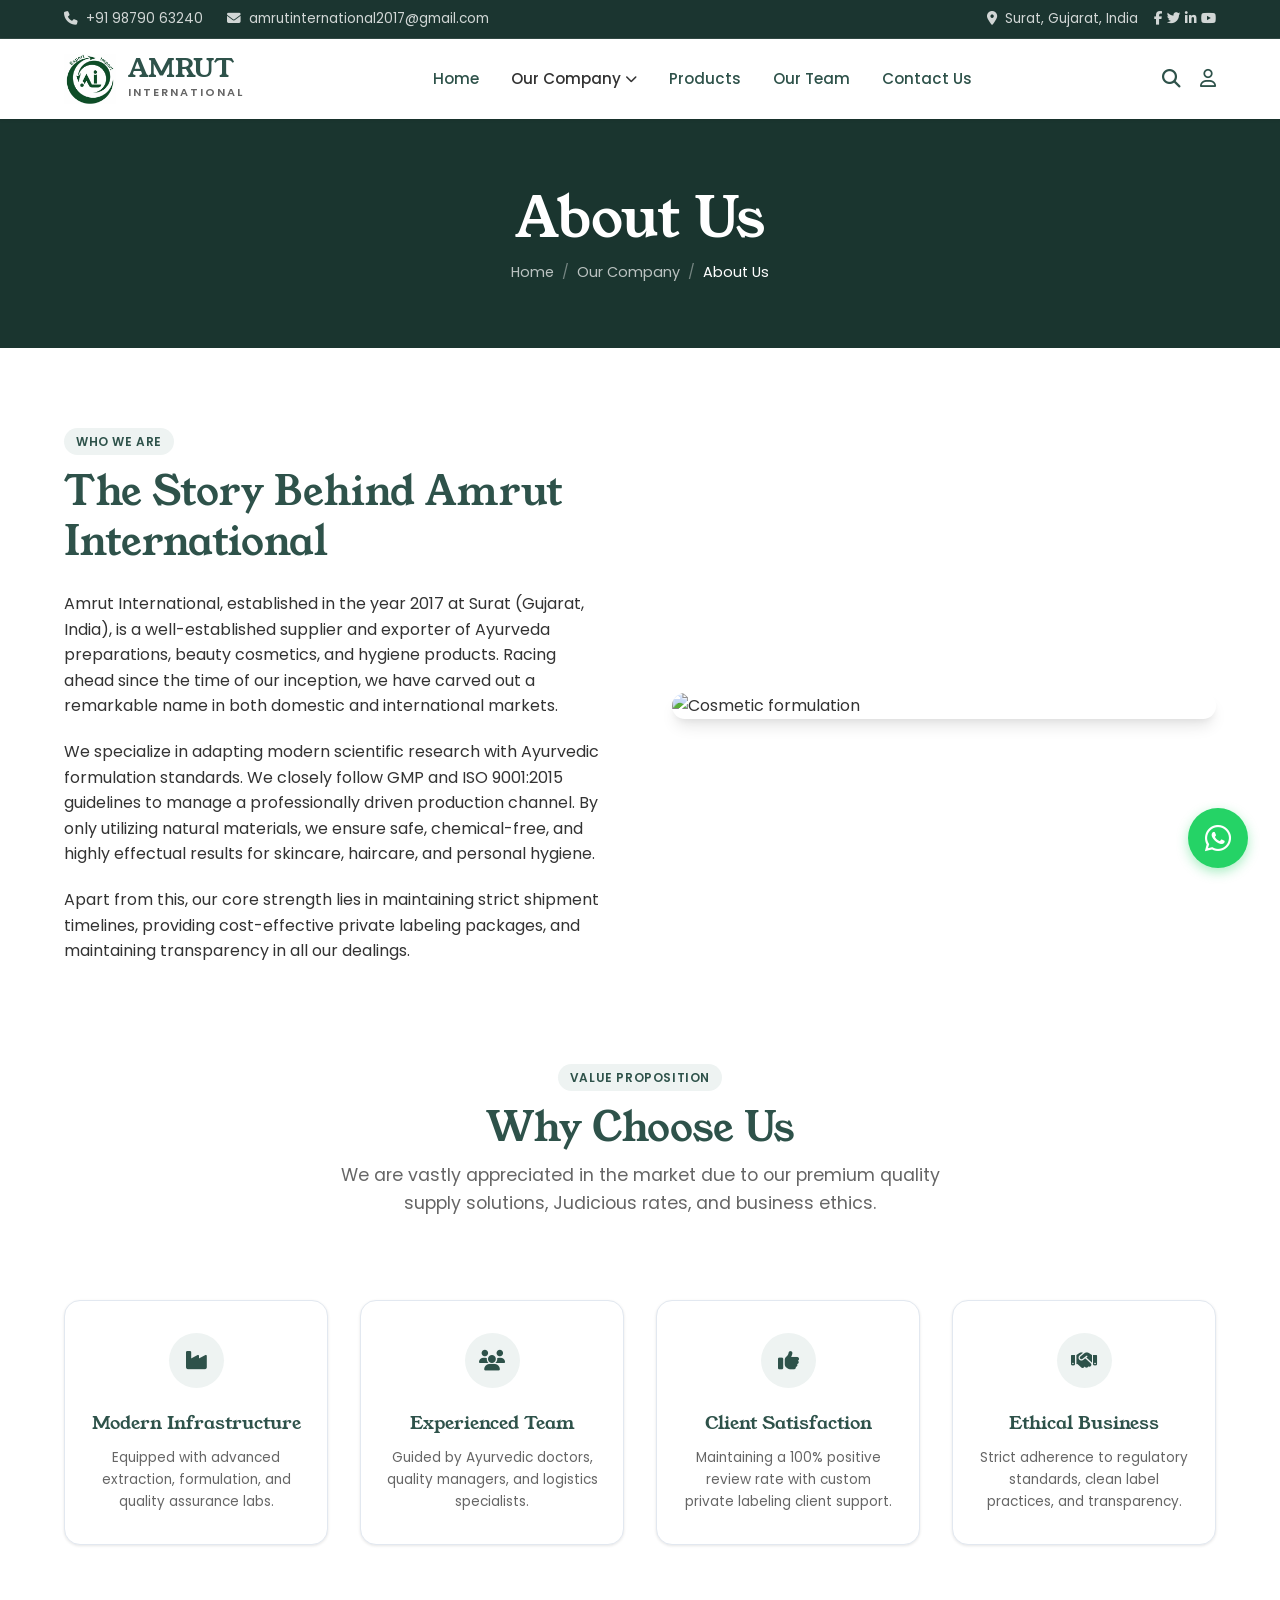
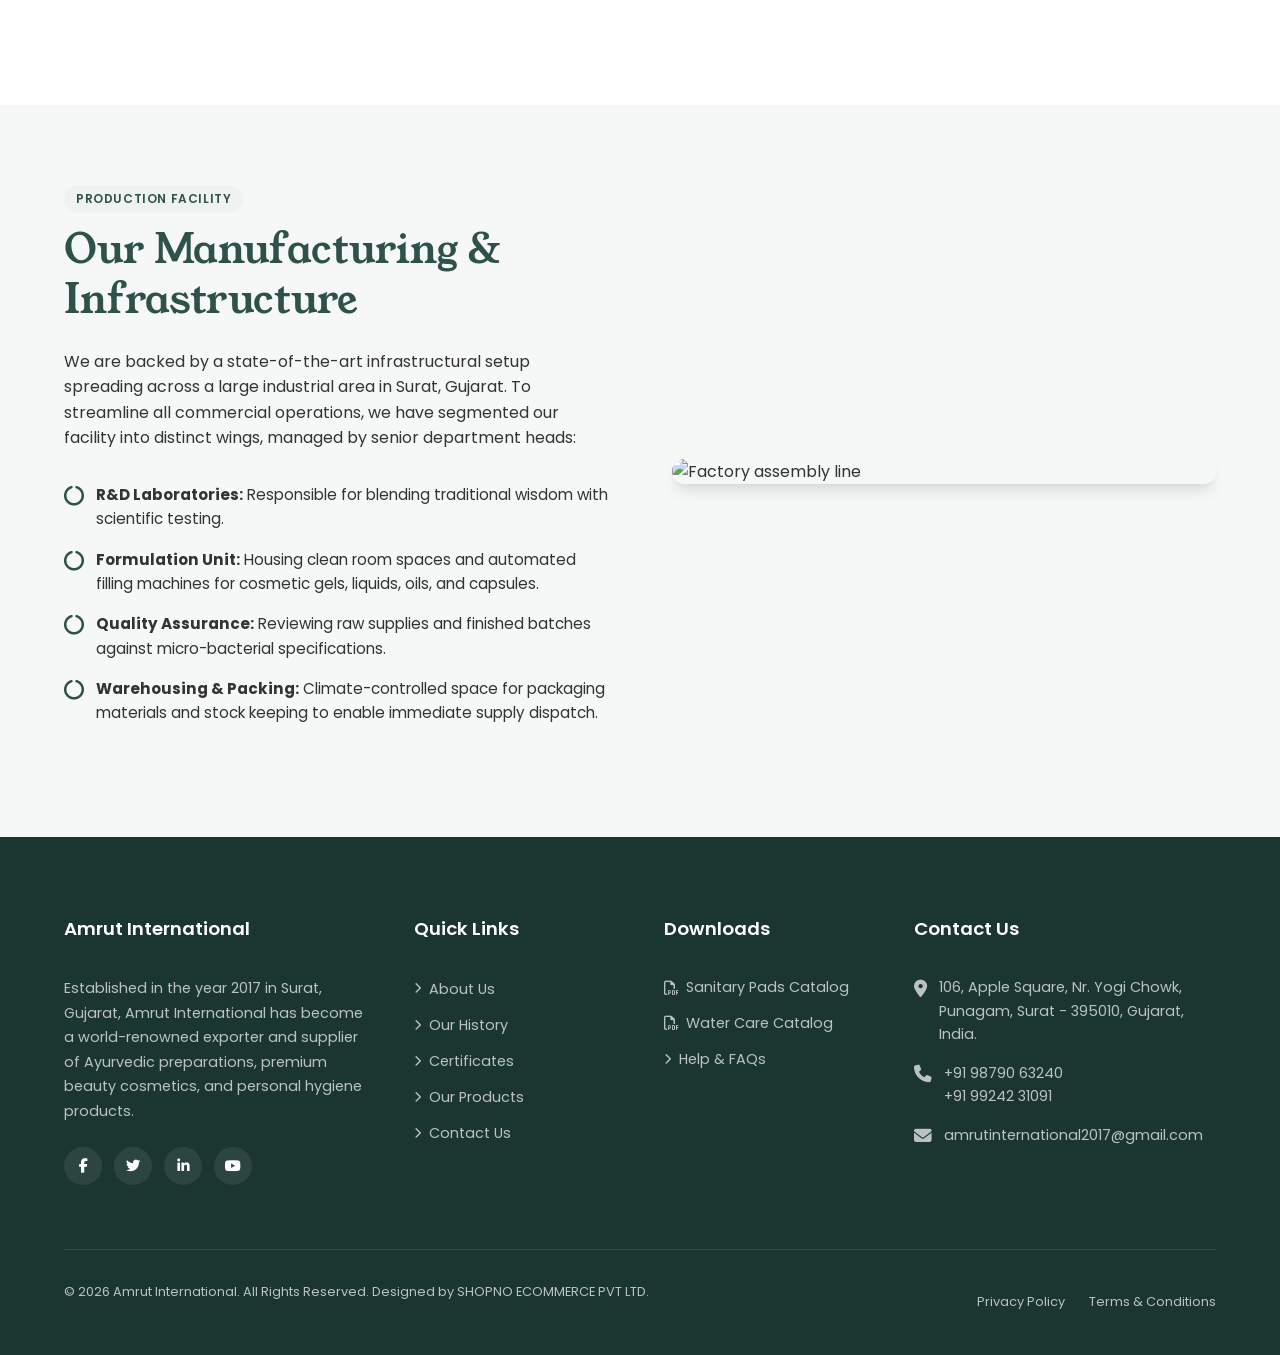
==== commit 59e16424: "done" ====
--- a/about-us.html
+++ b/about-us.html
@@ -39,13 +39,11 @@
     <header class="header">
         <div class="container">
             <a href="index.html" class="logo">
-                <svg viewBox="0 0 450 100" style="height: 50px;">
-                    <path d="M40,10 C65,10 70,45 40,80 C10,45 15,10 40,10 Z" fill="#2E524A" />
-                    <path d="M40,20 C55,20 58,40 40,70 C22,40 25,20 40,20 Z" fill="#05cc47" />
-                    <path d="M40,10 L40,80" stroke="#ffffff" stroke-width="1.5" />
-                    <text x="90" y="48" font-family="'Young Serif', serif" font-size="34" fill="#2E524A">AMRUT</text>
-                    <text x="90" y="78" font-family="'Poppins', sans-serif" font-size="18" fill="#666666" letter-spacing="4">INTERNATIONAL</text>
-                </svg>
+                <img src="assets/images/logo.png" alt="Amrut International Logo" style="height: 50px; width: auto;">
+                <div style="display: flex; flex-direction: column; justify-content: center;">
+                    <span style="font-family: var(--font-heading); font-size: 1.6rem; color: var(--primary-color); line-height: 1;">AMRUT</span>
+                    <span style="font-family: var(--font-body); font-size: 0.7rem; color: var(--text-muted); letter-spacing: 2px; font-weight: 600; margin-top: 0.15rem;">INTERNATIONAL</span>
+                </div>
             </a>
             
             <nav class="nav">
--- a/assets/css/style.css
+++ b/assets/css/style.css
@@ -135,7 +135,7 @@
     display: block;
     width: 60px;
     height: 3px;
-    background-color: var(--accent-color);
+    background-color: var(--primary-colo);
     margin: 1.5rem auto 0;
     border-radius: 2px;
 }
@@ -307,7 +307,7 @@
 }
 
 .nav-link:hover, .nav-item.active > .nav-link {
-    color: var(--accent-color);
+    color: var(--primary-colo);
 }
 
 .nav-link::after {
@@ -317,7 +317,7 @@
     left: 0;
     width: 0;
     height: 2px;
-    background-color: var(--accent-color);
+    background-color: var(--primary-colo);
     transition: var(--transition-fast);
 }
 
@@ -379,7 +379,7 @@
 }
 
 .header-icon-btn:hover {
-    color: var(--accent-color);
+    color: var(--primary-colo);
 }
 
 .mobile-menu-btn {
@@ -596,7 +596,7 @@
 }
 
 .about-brief-list-item i {
-    color: var(--accent-color);
+    color: var(--primary-colo);
     font-size: 1.25rem;
     margin-top: 0.2rem;
 }
@@ -631,7 +631,7 @@
     position: absolute;
     top: 1rem;
     left: 1rem;
-    background-color: var(--accent-color);
+    background-color: var(--primary-colo);
     color: white;
     padding: 0.25rem 0.75rem;
     border-radius: 50px;
@@ -802,7 +802,7 @@
     height: 40px;
     border-radius: 50%;
     background-color: rgba(255, 255, 255, 0.1);
-    color: var(--accent-color);
+    color: var(--primary-colo);
     display: flex;
     align-items: center;
     justify-content: center;
@@ -959,7 +959,7 @@
 
 .blog-category {
     font-size: 0.75rem;
-    color: var(--accent-color);
+    color: var(--primary-colo);
     font-weight: 600;
     text-transform: uppercase;
     margin-bottom: 0.5rem;
@@ -973,7 +973,7 @@
 }
 
 .blog-title a:hover {
-    color: var(--accent-color);
+    color: var(--primary-colo);
 }
 
 .blog-excerpt {
@@ -996,7 +996,7 @@
 }
 
 .blog-read-more:hover {
-    color: var(--accent-color);
+    color: var(--primary-colo);
 }
 
 /* ==========================================================================
@@ -1100,7 +1100,7 @@
 }
 
 .faq-card.active .faq-icon {
-    background-color: var(--accent-color);
+    background-color: var(--primary-colo);
     color: white;
     transform: rotate(45deg);
 }
@@ -1155,7 +1155,7 @@
     height: 20px;
     right: -10px;
     background-color: white;
-    border: 4px solid var(--accent-color);
+    border: 4px solid var(--primary-colo);
     top: 15px;
     border-radius: 50%;
     z-index: 1;
@@ -1177,7 +1177,7 @@
 .timeline-badge {
     display: inline-block;
     padding: 0.25rem 1rem;
-    background-color: var(--accent-color);
+    background-color: var(--primary-colo);
     color: white;
     border-radius: 50px;
     font-weight: 700;
@@ -1309,7 +1309,7 @@
 }
 
 .team-social-link:hover {
-    color: var(--accent-color);
+    color: var(--primary-colo);
 }
 
 .team-info {
@@ -1485,7 +1485,7 @@
 }
 
 .category-link:hover, .category-list-item.active .category-link {
-    color: var(--accent-color);
+    color: var(--primary-colo);
     padding-left: 0.25rem;
 }
 
@@ -1639,7 +1639,7 @@
 
 .modal-product-category {
     font-size: 0.8rem;
-    color: var(--accent-color);
+    color: var(--primary-colo);
     font-weight: 600;
     text-transform: uppercase;
     margin-bottom: 0.5rem;
@@ -1682,7 +1682,7 @@
     color: rgba(255, 255, 255, 0.7);
     padding: 5rem 0 2rem;
     font-size: 0.9rem;
-    border-top: 3px solid var(--accent-color);
+    border-top: 3px solid var(--primary-colo);
 }
 
 .footer h3 {
@@ -1702,7 +1702,7 @@
     left: 0;
     width: 35px;
     height: 2px;
-    background-color: var(--accent-color);
+    background-color: var(--primary-colo);
 }
 
 .footer-grid {
@@ -1735,7 +1735,7 @@
 }
 
 .footer-social-icon:hover {
-    background-color: var(--accent-color);
+    background-color: var(--primary-colo);
     transform: translateY(-3px);
 }
 
@@ -1762,7 +1762,7 @@
 }
 
 .footer-contact-list i {
-    color: var(--accent-color);
+    color: var(--primary-colo);
     font-size: 1.1rem;
     margin-top: 0.2rem;
 }
@@ -1788,7 +1788,7 @@
 }
 
 .newsletter-input:focus {
-    border-color: var(--accent-color);
+    border-color: var(--primary-colo);
     background-color: rgba(255, 255, 255, 0.12);
 }
 
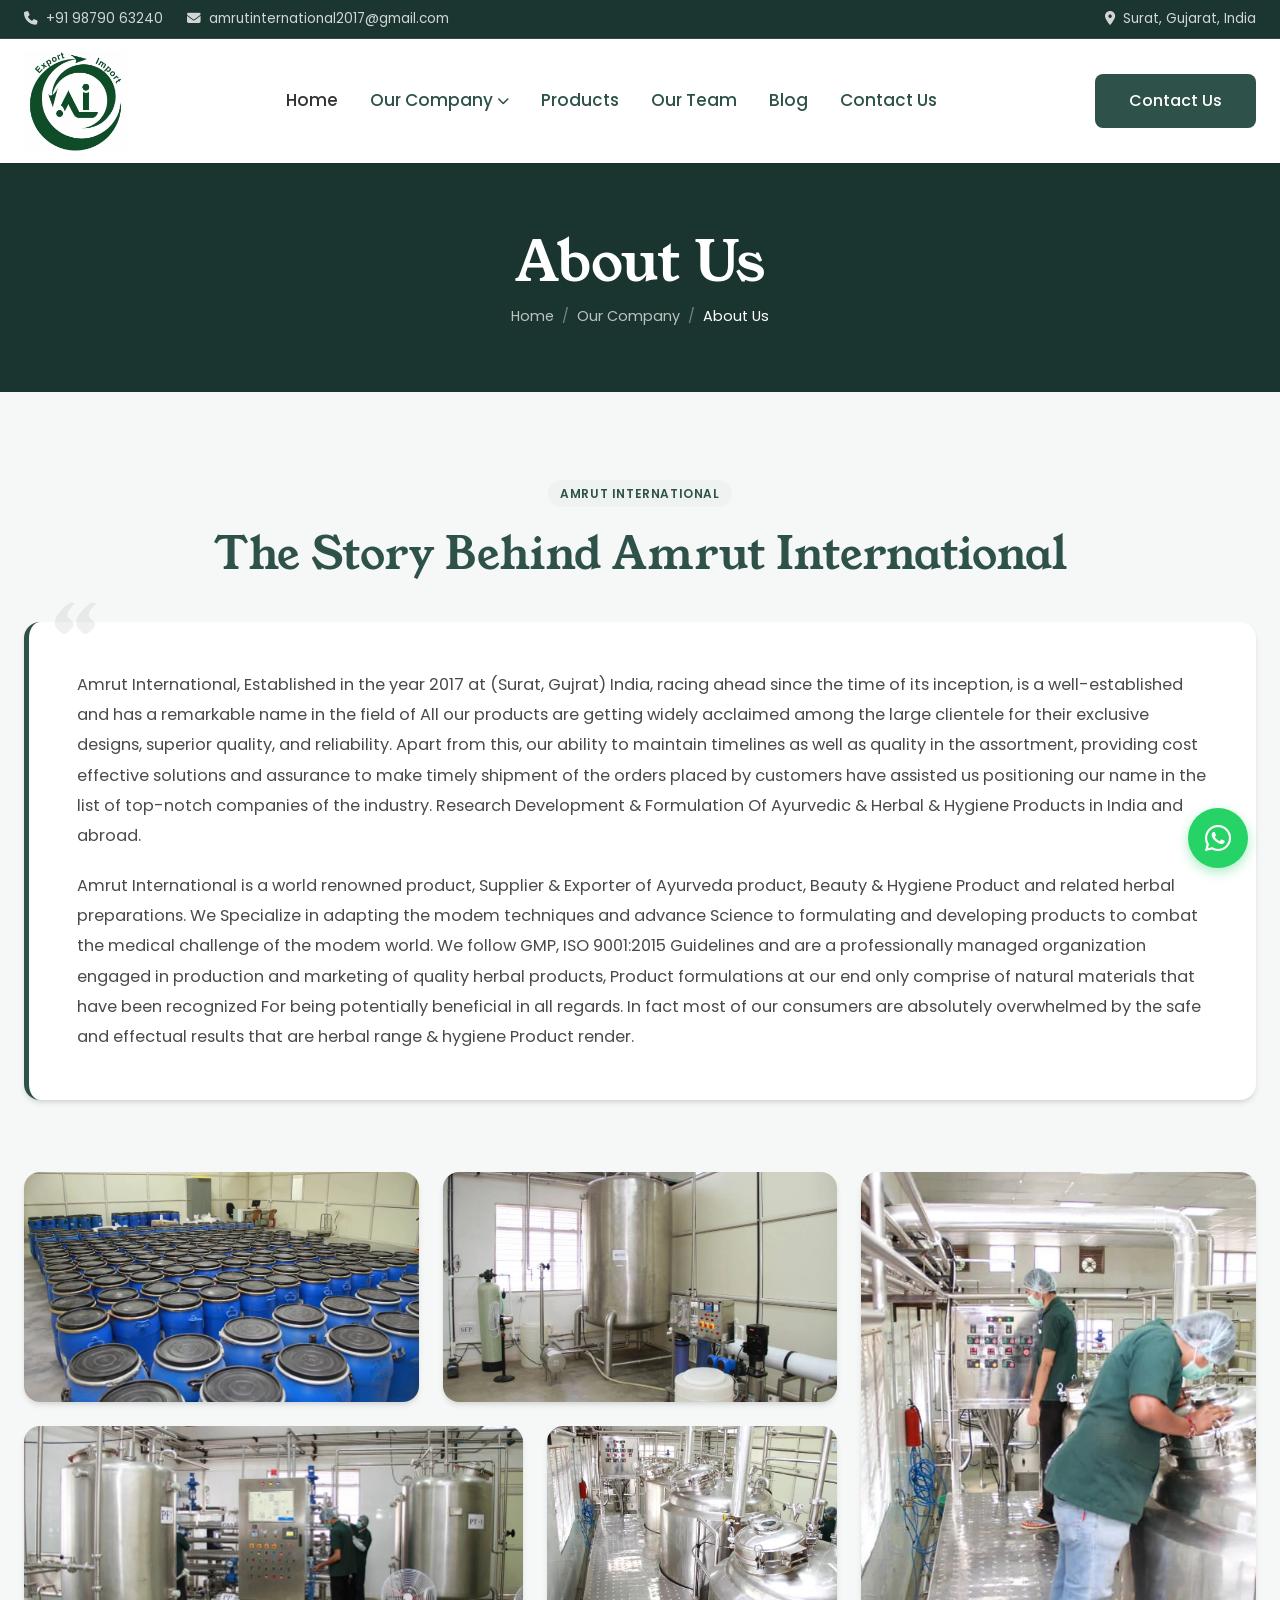
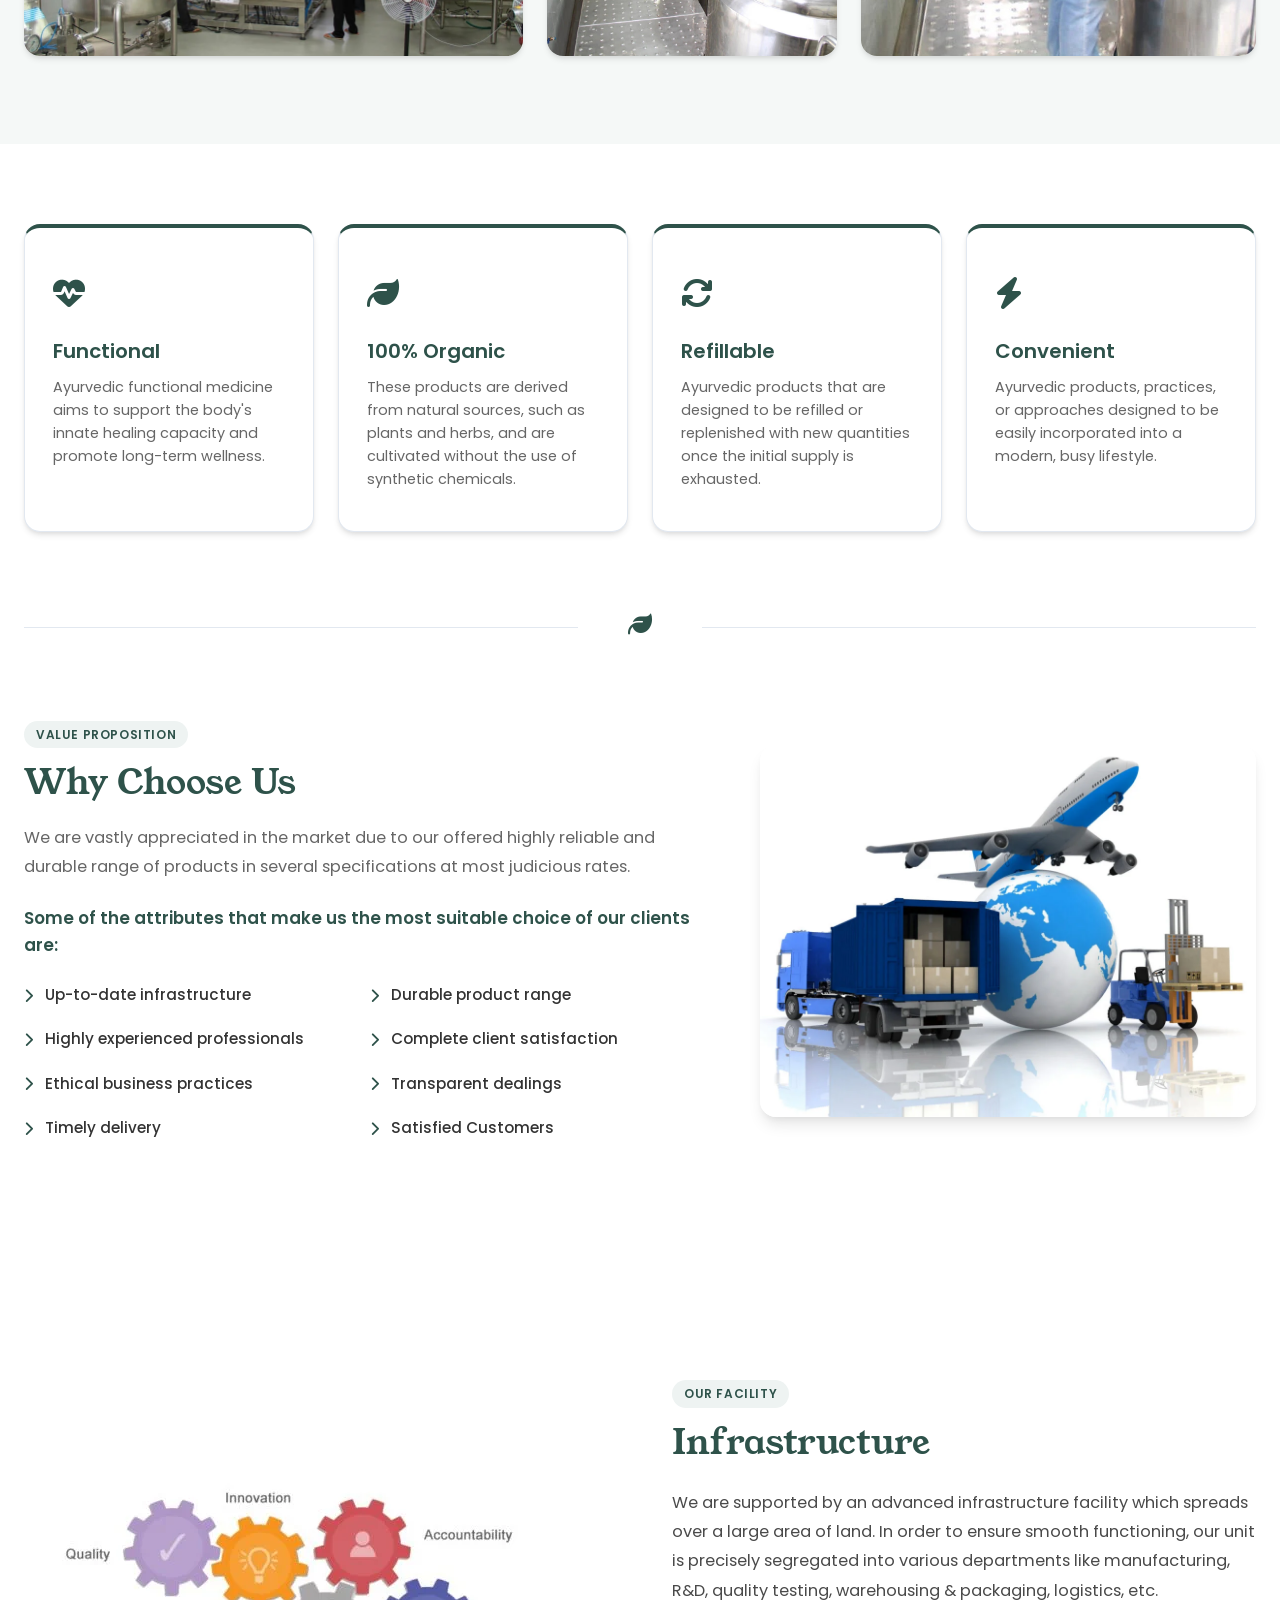
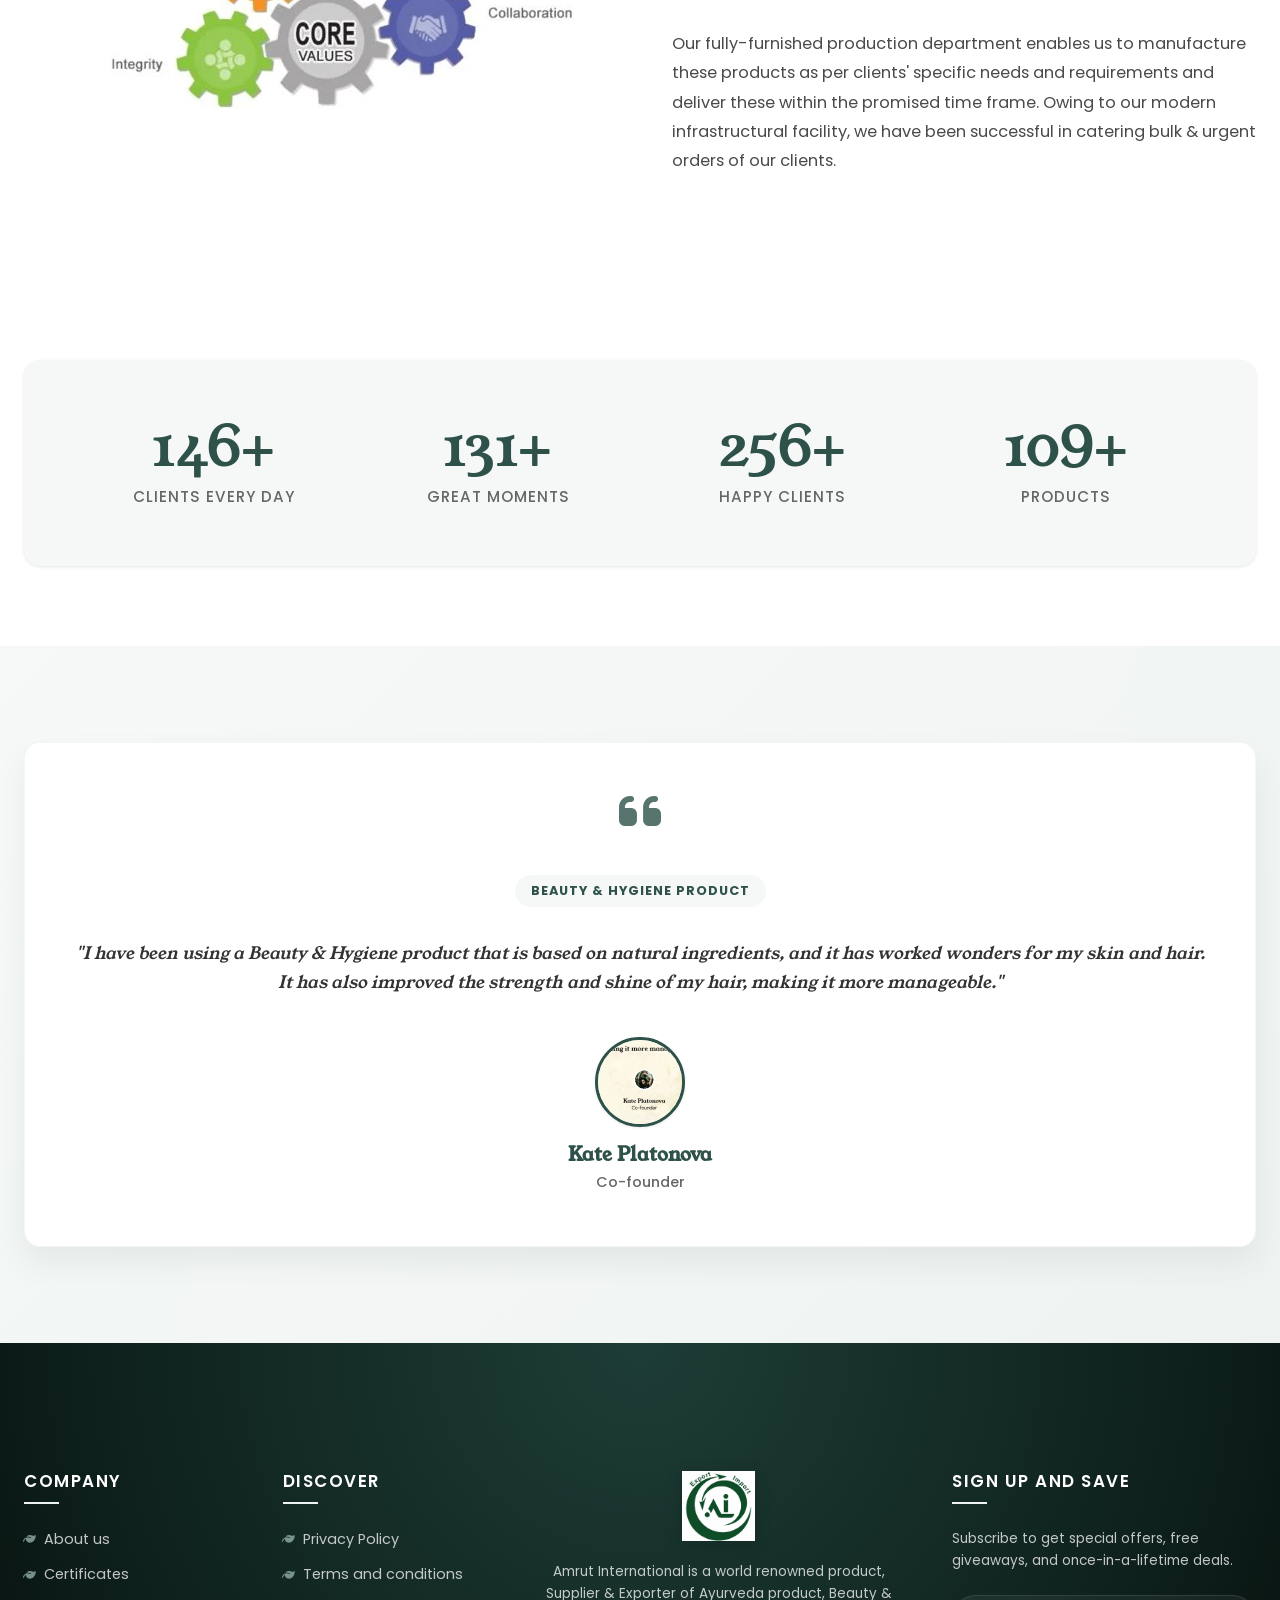
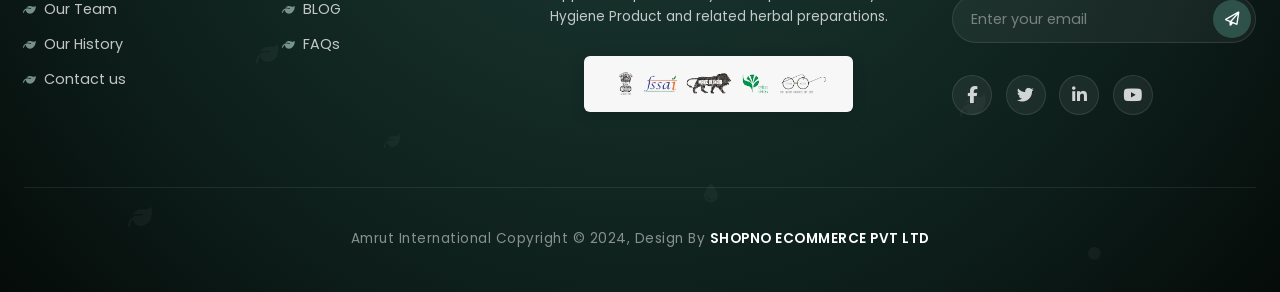
==== commit 4bd04719: "Done full website minor page pending" ====
--- a/about-us.html
+++ b/about-us.html
@@ -1,15 +1,18 @@
 <!DOCTYPE html>
 <html lang="en">
+
 <head>
     <meta charset="UTF-8">
     <meta name="viewport" content="width=device-width, initial-scale=1.0">
     <title>About Us - Amrut International</title>
-    <meta name="description" content="Learn about Amrut International, established in 2017 in Surat, Gujarat. Discover our story, mission, global suppliers and exporters credentials in Ayurveda and beauty hygiene.">
+    <meta name="description"
+        content="Learn about Amrut International, established in 2017 in Surat, Gujarat. Discover our story, mission, global suppliers and exporters credentials in Ayurveda and beauty hygiene.">
     <!-- FontAwesome 6 CDN -->
     <link rel="stylesheet" href="https://cdnjs.cloudflare.com/ajax/libs/font-awesome/6.4.0/css/all.min.css">
     <!-- Main Stylesheet -->
     <link rel="stylesheet" href="assets/css/style.css">
 </head>
+
 <body>
 
     <!-- ==========================================
@@ -18,17 +21,17 @@
     <div class="top-bar">
         <div class="container">
             <div class="top-bar-left">
-                <span class="top-bar-item"><i class="fa-solid fa-phone"></i> +91 98790 63240</span>
-                <span class="top-bar-item"><i class="fa-solid fa-envelope"></i> amrutinternational2017@gmail.com</span>
+                <a href="tel:+919879063240" class="top-bar-item"><i class="fa-solid fa-phone"></i> +91 98790 63240</a>
+                <a href="mailto:amrutinternational2017@gmail.com" class="top-bar-item"><i class="fa-solid fa-envelope"></i> amrutinternational2017@gmail.com</a>
             </div>
             <div class="top-bar-right">
-                <span class="top-bar-item"><i class="fa-solid fa-location-dot"></i> Surat, Gujarat, India</span>
-                <div class="top-bar-social">
+                <a href="https://maps.google.com/?q=Surat,+Gujarat,+India" target="_blank" class="top-bar-item"><i class="fa-solid fa-location-dot"></i> Surat, Gujarat, India</a>
+                <!-- <div class="top-bar-social">
                     <a href="#" target="_blank"><i class="fa-brands fa-facebook-f"></i></a>
                     <a href="#" target="_blank"><i class="fa-brands fa-twitter"></i></a>
                     <a href="#" target="_blank"><i class="fa-brands fa-linkedin-in"></i></a>
                     <a href="#" target="_blank"><i class="fa-brands fa-youtube"></i></a>
-                </div>
+                </div> -->
             </div>
         </div>
     </div>
@@ -39,20 +42,23 @@
     <header class="header">
         <div class="container">
             <a href="index.html" class="logo">
-                <img src="assets/images/logo.png" alt="Amrut International Logo" style="height: 50px; width: auto;">
-                <div style="display: flex; flex-direction: column; justify-content: center;">
-                    <span style="font-family: var(--font-heading); font-size: 1.6rem; color: var(--primary-color); line-height: 1;">AMRUT</span>
-                    <span style="font-family: var(--font-body); font-size: 0.7rem; color: var(--text-muted); letter-spacing: 2px; font-weight: 600; margin-top: 0.15rem;">INTERNATIONAL</span>
-                </div>
+                <img src="assets/images/logo.png" alt="Amrut International Logo" style="">
+                <!-- <div style="display: flex; flex-direction: column; justify-content: center;">
+                    <span
+                        style="font-family: var(--font-heading); font-size: 1.6rem; color: var(--primary-color); line-height: 1;">AMRUT</span>
+                    <span
+                        style="font-family: var(--font-body); font-size: 0.7rem; color: var(--text-muted); letter-spacing: 2px; font-weight: 600; margin-top: 0.15rem;">INTERNATIONAL</span>
+                </div> -->
             </a>
-            
+
             <nav class="nav">
                 <ul class="nav-list">
-                    <li class="nav-item"><a href="index.html" class="nav-link">Home</a></li>
-                    <li class="nav-item active">
-                        <a href="#" class="nav-link">Our Company <i class="fa-solid fa-chevron-down" style="font-size: 0.75rem;"></i></a>
+                    <li class="nav-item active"><a href="index.html" class="nav-link">Home</a></li>
+                    <li class="nav-item">
+                        <a href="#" class="nav-link">Our Company <i class="fa-solid fa-chevron-down"
+                                style="font-size: 0.75rem;"></i></a>
                         <ul class="dropdown-menu">
-                            <li class="dropdown-item active"><a href="about-us.html">About Us</a></li>
+                            <li class="dropdown-item"><a href="about-us.html">About Us</a></li>
                             <li class="dropdown-item"><a href="our-history.html">Our History</a></li>
                             <li class="dropdown-item"><a href="certificates.html">Certificates</a></li>
                             <li class="dropdown-item"><a href="faqs.html">FAQs</a></li>
@@ -60,22 +66,29 @@
                     </li>
                     <li class="nav-item"><a href="products.html" class="nav-link">Products</a></li>
                     <li class="nav-item"><a href="our-team.html" class="nav-link">Our Team</a></li>
+                    <li class="nav-item"><a href="blog.html" class="nav-link">Blog</a></li>
                     <li class="nav-item"><a href="contact.html" class="nav-link">Contact Us</a></li>
                 </ul>
             </nav>
-            
-            <div class="header-icons">
-                <button class="header-icon-btn" onclick="location.href='products.html'" title="Search Products"><i class="fa-solid fa-magnifying-glass"></i></button>
+            <div class="hero-actions">
+                <a href="contact.html" class="btn btn-primary">Contact Us</a>
+                <!-- <a href="about-us.html" class="btn btn-outline" style="color: white; border-color: white;">Learn
+                        More</a> -->
+            </div>
+            <!-- <div class="header-icons">
+                <button class="header-icon-btn" onclick="location.href='products.html'" title="Search Products"><i
+                        class="fa-solid fa-magnifying-glass"></i></button>
                 <button class="header-icon-btn" title="My Account"><i class="fa-regular fa-user"></i></button>
                 <button class="mobile-menu-btn" title="Toggle Menu"><i class="fa-solid fa-bars"></i></button>
-            </div>
+            </div> -->
         </div>
     </header>
 
     <!-- ==========================================
          BREADCRUMB HERO
          ========================================== -->
-    <div class="breadcrumb-hero" style="background-image: url('https://images.unsplash.com/photo-1540555700478-4be289fbecef?auto=format&fit=crop&q=80&w=1200');">
+    <div class="breadcrumb-hero"
+        style="background-image: url('https://images.unsplash.com/photo-1540555700478-4be289fbecef?auto=format&fit=crop&q=80&w=1200');">
         <div class="container">
             <h1>About Us</h1>
             <div class="breadcrumb-list">
@@ -89,148 +102,364 @@
     </div>
 
     <!-- ==========================================
-         ABOUT DETAIL SECTION
+         ABOUT DETAIL SECTION (REDESIGNED)
+         ========================================== -->
+    <!-- ==========================================
+         ABOUT DETAIL SECTION (REDESIGNED)
+         ========================================== -->
+    <section class="about-intro-section">
+        <div class="about-intro-container">
+            <span class="badge">AMRUT INTERnational
+            </span>
+            <h2 class="about-intro-heading">The Story Behind Amrut International</h2>
+
+            <!-- Unique Story Grid -->
+            <div class="about-story-grid">
+                <div class="about-story-left">
+                    <p>
+                        Amrut International, Established in the year 2017 at (Surat, Gujrat) India, racing ahead since
+                        the time of its inception, is a well-established and has a remarkable name in the field of All
+                        our products are getting widely acclaimed among the large clientele for their exclusive designs,
+                        superior quality, and reliability. Apart from this, our ability to maintain timelines as well as
+                        quality in the assortment, providing cost effective solutions and assurance to make timely
+                        shipment of the orders placed by customers have assisted us positioning our name in the list of
+                        top-notch companies of the industry. Research Development & Formulation Of Ayurvedic & Herbal &
+                        Hygiene Products in India and abroad.
+
+
+                    </p>
+                    <p>
+                        Amrut International is a world renowned product, Supplier & Exporter of Ayurveda product, Beauty
+                        & Hygiene Product and related herbal preparations. We Specialize in adapting the modem
+                        techniques and advance Science to formulating and developing products to combat the medical
+                        challenge of the modem world. We follow GMP, ISO 9001:2015 Guidelines and are a professionally
+                        managed organization engaged in production and marketing of quality herbal products, Product
+                        formulations at our end only comprise of natural materials that have been recognized For being
+                        potentially beneficial in all regards. In fact most of our consumers are absolutely overwhelmed
+                        by the safe and effectual results that are herbal range & hygiene Product render.
+
+
+                    </p>
+                </div>
+
+            </div>
+
+            <!-- Asymmetrical Facility Collage (5 Images) -->
+            <div class="facility-collage">
+                <!-- Collage Item 1: Rows of Blue Drums -->
+                <div class="collage-item collage-item-1">
+                    <img src="assets/images/about_factory_1.jpg" alt="Material Storage & Warehouse">
+                    <div class="collage-overlay">
+                        <h4>Raw Material Storage</h4>
+                        <p>Authentic Ayurvedic extracts and packaging barrels stored under strict safety protocols.</p>
+                    </div>
+                </div>
+
+                <!-- Collage Item 2: Filtration Tanks -->
+                <div class="collage-item collage-item-2">
+                    <img src="assets/images/about_factory_2.png" alt="Industrial Filtration Plant">
+                    <div class="collage-overlay">
+                        <h4>Water Care & Filtration</h4>
+                        <p>Specialized processing units and water treatment systems for clean cosmetics formulation.</p>
+                    </div>
+                </div>
+
+                <!-- Collage Item 3: Worker Mixer (Vertical Grid Feature) -->
+                <div class="collage-item collage-item-3">
+                    <img src="assets/images/about_factory_3.jpg" alt="Industrial Formulation & Mixing">
+                    <div class="collage-overlay">
+                        <h4>Formulation Unit</h4>
+                        <p>Cleanroom processing and expert mixing operations for hair care and cosmetic ranges.</p>
+                    </div>
+                </div>
+
+                <!-- Collage Item 4: Panel Operations -->
+                <div class="collage-item collage-item-4">
+                    <img src="assets/images/about_factory_4.jpg" alt="Automated Quality Control Panel">
+                    <div class="collage-overlay">
+                        <h4>Control Room Operations</h4>
+                        <p>Operators managing automated machinery flow and precise recipe adjustments.</p>
+                    </div>
+                </div>
+
+                <!-- Collage Item 5: Vessels Line -->
+                <div class="collage-item collage-item-5">
+                    <img src="assets/images/about_factory_5.jpg" alt="Stainless Steel Processing Vessels">
+                    <div class="collage-overlay">
+                        <h4>Manufacturing Line</h4>
+                        <p>Advanced extraction and processing chambers conforming to GMP guidelines.</p>
+                    </div>
+                </div>
+            </div>
+        </div>
+    </section>
+    <!-- ==========================================
+         WHY CHOOSE US & VALUE PROPOSITION (REDESIGNED)
          ========================================== -->
     <section class="section">
         <div class="container">
-            <div class="about-brief-grid" style="margin-bottom: 5rem;">
-                <div class="about-brief-content">
-                    <span class="badge">Who We Are</span>
-                    <h2>The Story Behind Amrut International</h2>
-                    <p>Amrut International, established in the year 2017 at Surat (Gujarat, India), is a well-established supplier and exporter of Ayurveda preparations, beauty cosmetics, and hygiene products. Racing ahead since the time of our inception, we have carved out a remarkable name in both domestic and international markets.</p>
-                    <p>We specialize in adapting modern scientific research with Ayurvedic formulation standards. We closely follow GMP and ISO 9001:2015 guidelines to manage a professionally driven production channel. By only utilizing natural materials, we ensure safe, chemical-free, and highly effectual results for skincare, haircare, and personal hygiene.</p>
-                    <p>Apart from this, our core strength lies in maintaining strict shipment timelines, providing cost-effective private labeling packages, and maintaining transparency in all our dealings.</p>
-                </div>
-                <div class="about-brief-images">
-                    <img src="https://images.unsplash.com/photo-1512290923902-8a9f81dc236c?auto=format&fit=crop&q=80&w=500" alt="Cosmetic formulation" class="about-brief-img-1" style="width: 100%;">
-                </div>
-            </div>
-            
-            <div class="section-title text-center">
-                <span class="badge">Value Proposition</span>
-                <h2>Why Choose Us</h2>
-                <p>We are vastly appreciated in the market due to our premium quality supply solutions, Judicious rates, and business ethics.</p>
-            </div>
-            
-            <div class="features-grid" style="margin-top: 0; margin-bottom: 5rem; grid-template-columns: repeat(4, 1fr);">
-                <div class="feature-card" style="box-shadow: var(--shadow-sm); padding: 2rem 1.5rem;">
-                    <div class="feature-icon-wrapper" style="width: 55px; height: 55px; font-size: 1.3rem;"><i class="fa-solid fa-industry"></i></div>
-                    <h3 style="font-size: 1.15rem;">Modern Infrastructure</h3>
-                    <p style="font-size: 0.85rem;">Equipped with advanced extraction, formulation, and quality assurance labs.</p>
-                </div>
-                <div class="feature-card" style="box-shadow: var(--shadow-sm); padding: 2rem 1.5rem;">
-                    <div class="feature-icon-wrapper" style="width: 55px; height: 55px; font-size: 1.3rem;"><i class="fa-solid fa-users"></i></div>
-                    <h3 style="font-size: 1.15rem;">Experienced Team</h3>
-                    <p style="font-size: 0.85rem;">Guided by Ayurvedic doctors, quality managers, and logistics specialists.</p>
-                </div>
-                <div class="feature-card" style="box-shadow: var(--shadow-sm); padding: 2rem 1.5rem;">
-                    <div class="feature-icon-wrapper" style="width: 55px; height: 55px; font-size: 1.3rem;"><i class="fa-solid fa-thumbs-up"></i></div>
-                    <h3 style="font-size: 1.15rem;">Client Satisfaction</h3>
-                    <p style="font-size: 0.85rem;">Maintaining a 100% positive review rate with custom private labeling client support.</p>
-                </div>
-                <div class="feature-card" style="box-shadow: var(--shadow-sm); padding: 2rem 1.5rem;">
-                    <div class="feature-icon-wrapper" style="width: 55px; height: 55px; font-size: 1.3rem;"><i class="fa-solid fa-handshake"></i></div>
-                    <h3 style="font-size: 1.15rem;">Ethical Business</h3>
-                    <p style="font-size: 0.85rem;">Strict adherence to regulatory standards, clean label practices, and transparency.</p>
+            <!-- 4-Column Feature Pillars Grid -->
+            <div class="about-pillars-grid">
+                <!-- Pillar 1: Functional -->
+                <div class="pillar-card">
+                    <div class="pillar-icon-wrapper"><i class="fa-solid fa-heart-pulse"></i></div>
+                    <h3>Functional</h3>
+                    <p>Ayurvedic functional medicine aims to support the body's innate healing capacity and promote
+                        long-term wellness.</p>
+                </div>
+
+                <!-- Pillar 2: 100% Organic -->
+                <div class="pillar-card">
+                    <div class="pillar-icon-wrapper"><i class="fa-solid fa-leaf"></i></div>
+                    <h3>100% Organic</h3>
+                    <p>These products are derived from natural sources, such as plants and herbs, and are cultivated
+                        without the use of synthetic chemicals.</p>
+                </div>
+
+                <!-- Pillar 3: Refillable -->
+                <div class="pillar-card">
+                    <div class="pillar-icon-wrapper"><i class="fa-solid fa-arrows-rotate"></i></div>
+                    <h3>Refillable</h3>
+                    <p>Ayurvedic products that are designed to be refilled or replenished with new quantities once the
+                        initial supply is exhausted.</p>
+                </div>
+
+                <!-- Pillar 4: Convenient -->
+                <div class="pillar-card">
+                    <div class="pillar-icon-wrapper"><i class="fa-solid fa-bolt"></i></div>
+                    <h3>Convenient</h3>
+                    <p>Ayurvedic products, practices, or approaches designed to be easily incorporated into a modern,
+                        busy lifestyle.</p>
+                </div>
+            </div>
+
+            <!-- Leaf icon section divider -->
+            <div class="section-leaf-divider">
+                <i class="fa-solid fa-leaf"></i>
+            </div>
+
+            <!-- Why Choose Us Grid -->
+            <div class="why-choose-layout">
+                <div class="why-choose-content">
+                    <span class="badge">Value Proposition</span>
+                    <h2>Why Choose Us</h2>
+                    <p class="why-choose-intro">
+                        We are vastly appreciated in the market due to our offered highly reliable and durable range of
+                        products in several specifications at most judicious rates.
+                    </p>
+                    <p class="why-choose-subtitle">
+                        Some of the attributes that make us the most suitable choice of our clients are:
+                    </p>
+
+                    <ul class="why-choose-attributes-list">
+                        <li class="why-choose-attribute-item">
+                            <i class="fa-solid fa-chevron-right"></i>
+                            <span>Up-to-date infrastructure</span>
+                        </li>
+                        <li class="why-choose-attribute-item">
+                            <i class="fa-solid fa-chevron-right"></i>
+                            <span>Durable product range</span>
+                        </li>
+                        <li class="why-choose-attribute-item">
+                            <i class="fa-solid fa-chevron-right"></i>
+                            <span>Highly experienced professionals</span>
+                        </li>
+                        <li class="why-choose-attribute-item">
+                            <i class="fa-solid fa-chevron-right"></i>
+                            <span>Complete client satisfaction</span>
+                        </li>
+                        <li class="why-choose-attribute-item">
+                            <i class="fa-solid fa-chevron-right"></i>
+                            <span>Ethical business practices</span>
+                        </li>
+                        <li class="why-choose-attribute-item">
+                            <i class="fa-solid fa-chevron-right"></i>
+                            <span>Transparent dealings</span>
+                        </li>
+                        <li class="why-choose-attribute-item">
+                            <i class="fa-solid fa-chevron-right"></i>
+                            <span>Timely delivery</span>
+                        </li>
+                        <li class="why-choose-attribute-item">
+                            <i class="fa-solid fa-chevron-right"></i>
+                            <span>Satisfied Customers</span>
+                        </li>
+                    </ul>
+                </div>
+
+                <div class="why-choose-visual">
+                    <img src="assets/images/about_shipping.png" alt="Global Shipping & Logistics">
                 </div>
             </div>
         </div>
     </section>
 
     <!-- ==========================================
-         INFRASTRUCTURE SPECIFIC SECTION
-         ========================================== -->
-    <section class="section section-tint">
-        <div class="container">
-            <div class="about-brief-grid">
-                <div class="about-brief-images" style="order: 2;">
-                    <img src="https://images.unsplash.com/photo-1581091226825-a6a2a5aee158?auto=format&fit=crop&q=80&w=500" alt="Factory assembly line" class="about-brief-img-1" style="width: 100%;">
-                </div>
-                <div class="about-brief-content" style="order: 1;">
-                    <span class="badge">Production Facility</span>
-                    <h2>Our Manufacturing & Infrastructure</h2>
-                    <p>We are backed by a state-of-the-art infrastructural setup spreading across a large industrial area in Surat, Gujarat. To streamline all commercial operations, we have segmented our facility into distinct wings, managed by senior department heads:</p>
-                    <ul class="about-brief-list">
-                        <li class="about-brief-list-item">
-                            <i class="fa-solid fa-circle-notch" style="color: var(--primary-color);"></i>
-                            <span><strong>R&D Laboratories:</strong> Responsible for blending traditional wisdom with scientific testing.</span>
-                        </li>
-                        <li class="about-brief-list-item">
-                            <i class="fa-solid fa-circle-notch" style="color: var(--primary-color);"></i>
-                            <span><strong>Formulation Unit:</strong> Housing clean room spaces and automated filling machines for cosmetic gels, liquids, oils, and capsules.</span>
-                        </li>
-                        <li class="about-brief-list-item">
-                            <i class="fa-solid fa-circle-notch" style="color: var(--primary-color);"></i>
-                            <span><strong>Quality Assurance:</strong> Reviewing raw supplies and finished batches against micro-bacterial specifications.</span>
-                        </li>
-                        <li class="about-brief-list-item">
-                            <i class="fa-solid fa-circle-notch" style="color: var(--primary-color);"></i>
-                            <span><strong>Warehousing & Packing:</strong> Climate-controlled space for packaging materials and stock keeping to enable immediate supply dispatch.</span>
-                        </li>
+         INFRASTRUCTURE SPECIFIC SECTION (REDESIGNED)
+         ========================================== -->
+    <section class="section">
+        <div class="container">
+            <div class="about-infra-layout">
+                <!-- Left Column: Core Values gears image -->
+                <div class="about-infra-image">
+                    <img src="assets/images/about_core_values.png" alt="Core Values Gears Illustration">
+                </div>
+
+                <!-- Right Column: Infrastructure Description -->
+                <div class="about-infra-content">
+                    <span class="badge">Our Facility</span>
+                    <h2>Infrastructure</h2>
+                    <p>
+                        We are supported by an advanced infrastructure facility which spreads over a large area of land.
+                        In order to ensure smooth functioning, our unit is precisely segregated into various departments
+                        like manufacturing, R&D, quality testing, warehousing & packaging, logistics, etc.
+                    </p>
+                    <p>
+                        Our fully-furnished production department enables us to manufacture these products as per
+                        clients' specific needs and requirements and deliver these within the promised time frame. Owing
+                        to our modern infrastructural facility, we have been successful in catering bulk & urgent orders
+                        of our clients.
+                    </p>
+                </div>
+            </div>
+        </div>
+    </section>
+
+    <!-- ==========================================
+         STAT COUNTERS SECTION
+         ========================================== -->
+    <section class="section stats-section" style="padding-top: 0;">
+        <div class="container">
+            <div class="about-stats-container">
+                <div class="about-stats-grid">
+                    <!-- Stat Item 1: Clients Every Day -->
+                    <div class="about-stat-item">
+                        <span class="about-stat-number" data-target="200">200+</span>
+                        <span class="about-stat-label">Clients Every Day</span>
+                    </div>
+
+                    <!-- Stat Item 2: Great Moments -->
+                    <div class="about-stat-item">
+                        <span class="about-stat-number" data-target="180">180+</span>
+                        <span class="about-stat-label">Great Moments</span>
+                    </div>
+
+                    <!-- Stat Item 3: Happy Clients -->
+                    <div class="about-stat-item">
+                        <span class="about-stat-number" data-target="350">350+</span>
+                        <span class="about-stat-label">Happy Clients</span>
+                    </div>
+
+                    <!-- Stat Item 4: Products -->
+                    <div class="about-stat-item">
+                        <span class="about-stat-number" data-target="150">150+</span>
+                        <span class="about-stat-label">Products</span>
+                    </div>
+                </div>
+            </div>
+        </div>
+    </section>
+
+    <!-- ==========================================
+         SPOTLIGHT TESTIMONIAL SECTION
+         ========================================== -->
+    <section class="section about-testimonial-section">
+        <div class="container">
+            <div class="about-testimonial-wrapper">
+                <div class="about-testimonial-quote-icon">
+                    <i class="fa-solid fa-quote-left"></i>
+                </div>
+                <span class="about-testimonial-badge">Beauty & Hygiene Product</span>
+                <p class="about-testimonial-text">
+                    "I have been using a Beauty & Hygiene product that is based on natural ingredients, and it has
+                    worked wonders for my skin and hair. It has also improved the strength and shine of my hair, making
+                    it more manageable."
+                </p>
+                <div class="about-testimonial-author">
+                    <img src="assets/images/about_kate.png" alt="Kate Platonova" class="about-testimonial-avatar">
+                    <div class="about-testimonial-info">
+                        <h4 class="about-testimonial-name">Kate Platonova</h4>
+                        <p class="about-testimonial-role">Co-founder</p>
+                    </div>
+                </div>
+            </div>
+        </div>
+    </section>
+
+    <!-- ==========================================
+         FOOTER SECTION
+         ========================================== -->
+    <footer class="footer">
+        <!-- SVG Wave Divider -->
+        <div class="footer-wave-wrapper">
+            <svg class="footer-wave" viewBox="0 0 1440 100" preserveAspectRatio="none" xmlns="http://www.w3.org/2000/svg">
+                <path class="wave-bg" d="M0,32L48,37.3C96,43,192,53,288,58.7C384,64,480,64,576,58.7C672,53,768,43,864,42.7C960,43,1056,53,1152,58.7C1248,64,1344,64,1392,64L1440,64L1440,100L1392,100C1344,100,1248,100,1152,100C1056,100,960,100,864,100C768,100,672,100,576,100C480,100,384,100,288,100C192,100,96,100,48,100L0,100Z" fill="rgba(46, 82, 74, 0.15)"></path>
+                <path class="wave-fg" d="M0,64L48,64C96,64,192,64,288,58.7C384,53,480,43,576,42.7C672,43,768,53,864,58.7C960,64,1056,64,1152,58.7C1248,53,1344,43,1392,37.3L1440,32L1440,100L1392,100C1344,100,1248,100,1152,100C1056,100,960,100,864,100C768,100,672,100,576,100C480,100,384,100,288,100C192,100,96,100,48,100L0,100Z" fill="#1e3d36"></path>
+            </svg>
+        </div>
+        <!-- Background Floating Particles -->
+        <div class="footer-particles">
+            <span class="particle particle-1"><i class="fa-solid fa-leaf"></i></span>
+            <span class="particle particle-2"><i class="fa-solid fa-leaf"></i></span>
+            <span class="particle particle-3"><i class="fa-solid fa-droplet"></i></span>
+            <span class="particle particle-4"><i class="fa-solid fa-leaf"></i></span>
+            <span class="particle particle-5"><i class="fa-solid fa-circle"></i></span>
+            <span class="particle particle-6"><i class="fa-solid fa-leaf"></i></span>
+        </div>
+<div class="container">
+            <div class="footer-grid">
+                <!-- Column 1: Company -->
+                <div class="footer-column">
+                    <h3>COMPANY</h3>
+                    <ul class="footer-links-list">
+                        <li><a href="about-us.html">About us</a></li>
+                        <li><a href="certificates.html">Certificates</a></li>
+                        <li><a href="our-team.html">Our Team</a></li>
+                        <li><a href="our-history.html">Our History</a></li>
+                        <li><a href="contact.html">Contact us</a></li>
                     </ul>
                 </div>
-            </div>
-        </div>
-    </section>
-
-    <!-- ==========================================
-         FOOTER SECTION
-         ========================================== -->
-    <footer class="footer">
-        <div class="container">
-            <div class="footer-grid">
-                <div class="footer-about">
-                    <h3>Amrut International</h3>
-                    <p>Established in the year 2017 in Surat, Gujarat, Amrut International has become a world-renowned exporter and supplier of Ayurvedic preparations, premium beauty cosmetics, and personal hygiene products.</p>
+
+                <!-- Column 2: Discover -->
+                <div class="footer-column">
+                    <h3>DISCOVER</h3>
+                    <ul class="footer-links-list">
+                        <li><a href="#">Privacy Policy</a></li>
+                        <li><a href="#">Terms and conditions</a></li>
+                        <li><a href="blog.html">BLOG</a></li>
+                        <li><a href="faqs.html">FAQs</a></li>
+                    </ul>
+                </div>
+
+                <!-- Column 3: Middle Logo & Certifications -->
+                <div class="footer-column footer-middle">
+                    <div class="footer-logo">
+                        <img src="assets/images/logo.png" alt="Amrut International Logo">
+                    </div>
+                    <p class="footer-desc">Amrut International is a world renowned product, Supplier & Exporter of Ayurveda product, Beauty & Hygiene Product and related herbal preparations.</p>
+                    <div class="footer-certifications">
+                        <img src="assets/images/certifications.png" alt="Compliance Certifications">
+                    </div>
+                </div>
+
+                <!-- Column 4: Sign Up and Save -->
+                <div class="footer-column">
+                    <h3>SIGN UP AND SAVE</h3>
+                    <p class="subscribe-text">Subscribe to get special offers, free giveaways, and once-in-a-lifetime deals.</p>
+                                        <form class="subscribe-form" onsubmit="alert('Thank you for subscribing!'); this.reset(); return false;">
+                        <input type="email" placeholder="Enter your email" required>
+                        <button type="submit" class="subscribe-btn" aria-label="Subscribe"><i class="fa-regular fa-paper-plane"></i></button>
+                    </form>
                     <div class="footer-socials">
-                        <a href="#" class="footer-social-icon"><i class="fa-brands fa-facebook-f"></i></a>
-                        <a href="#" class="footer-social-icon"><i class="fa-brands fa-twitter"></i></a>
-                        <a href="#" class="footer-social-icon"><i class="fa-brands fa-linkedin-in"></i></a>
-                        <a href="#" class="footer-social-icon"><i class="fa-brands fa-youtube"></i></a>
-                    </div>
-                </div>
-                <div class="footer-links">
-                    <h3>Quick Links</h3>
-                    <ul class="footer-links-list">
-                        <li><a href="about-us.html"><i class="fa-solid fa-chevron-right" style="font-size: 0.7rem;"></i> About Us</a></li>
-                        <li><a href="our-history.html"><i class="fa-solid fa-chevron-right" style="font-size: 0.7rem;"></i> Our History</a></li>
-                        <li><a href="certificates.html"><i class="fa-solid fa-chevron-right" style="font-size: 0.7rem;"></i> Certificates</a></li>
-                        <li><a href="products.html"><i class="fa-solid fa-chevron-right" style="font-size: 0.7rem;"></i> Our Products</a></li>
-                        <li><a href="contact.html"><i class="fa-solid fa-chevron-right" style="font-size: 0.7rem;"></i> Contact Us</a></li>
-                    </ul>
-                </div>
-                <div class="footer-links">
-                    <h3>Downloads</h3>
-                    <ul class="footer-links-list">
-                        <li><a href="https://amrutinternational.net/wp-content/uploads/2022/04/Sanitary-Napkin-All-Photos-1.pdf" target="_blank"><i class="fa-regular fa-file-pdf"></i> Sanitary Pads Catalog</a></li>
-                        <li><a href="https://amrutinternational.net/wp-content/uploads/2022/04/Amrut-Jal_Catalogue.pdf" target="_blank"><i class="fa-regular fa-file-pdf"></i> Water Care Catalog</a></li>
-                        <li><a href="faqs.html"><i class="fa-solid fa-chevron-right" style="font-size: 0.7rem;"></i> Help & FAQs</a></li>
-                    </ul>
-                </div>
-                <div class="footer-contact">
-                    <h3>Contact Us</h3>
-                    <ul class="footer-contact-list">
-                        <li>
-                            <i class="fa-solid fa-location-dot"></i>
-                            <span>106, Apple Square, Nr. Yogi Chowk, Punagam, Surat - 395010, Gujarat, India.</span>
-                        </li>
-                        <li>
-                            <i class="fa-solid fa-phone"></i>
-                            <span>+91 98790 63240<br>+91 99242 31091</span>
-                        </li>
-                        <li>
-                            <i class="fa-solid fa-envelope"></i>
-                            <span>amrutinternational2017@gmail.com</span>
-                        </li>
-                    </ul>
+                        <a href="https://www.facebook.com/" target="_blank" class="footer-social-icon"><i class="fa-brands fa-facebook-f"></i></a>
+                        <a href="https://twitter.com/" target="_blank" class="footer-social-icon"><i class="fa-brands fa-twitter"></i></a>
+                        <a href="https://www.linkedin.com/" target="_blank" class="footer-social-icon"><i class="fa-brands fa-linkedin-in"></i></a>
+                        <a href="https://www.youtube.com/" target="_blank" class="footer-social-icon"><i class="fa-brands fa-youtube"></i></a>
+                    </div>
                 </div>
             </div>
             <div class="footer-bottom">
-                <p>&copy; 2026 Amrut International. All Rights Reserved. Designed by SHOPNO ECOMMERCE PVT LTD.</p>
-                <div class="footer-bottom-links">
-                    <a href="#">Privacy Policy</a>
-                    <a href="#">Terms & Conditions</a>
-                </div>
+                <p>Amrut International Copyright &copy; 2024, Design By <a href="https://shopnoecommerce.com/" target="_blank" class="shopno-link">SHOPNO ECOMMERCE PVT LTD</a></p>
             </div>
         </div>
     </footer>
@@ -278,4 +507,5 @@
     <!-- Main JavaScript -->
     <script src="assets/js/main.js"></script>
 </body>
-</html>
+
+</html>
--- a/assets/css/style.css
+++ b/assets/css/style.css
@@ -3,36 +3,35 @@
    ========================================================================== */
 
 /* Import Google Fonts */
-@import url('https://fonts.googleapis.com/css2?family=Poppins:wght@300;400;500;600;700&family=Young+Serif&display=swap');
+@import url('https://fonts.googleapis.com/css2?family=Poppins:wght@300;400;500;600;700&family=Young+Serif&family=Great+Vibes&display=swap');
 
 :root {
     --primary-color: #2E524A;
     --primary-dark: #1b3530;
     --primary-light: #eef3f2;
-    --accent-color: #05cc47;
     --whatsapp-color: #25d366;
     --text-color: #333333;
     --text-muted: #666666;
     --bg-color: #ffffff;
     --bg-tint: #f5f8f7;
     --border-color: #e2e8f0;
-    
+
     --font-heading: 'Young Serif', serif;
     --font-body: 'Poppins', sans-serif;
-    
+
     --transition-fast: all 0.2s ease;
     --transition-normal: all 0.3s cubic-bezier(0.4, 0, 0.2, 1);
     --transition-slow: all 0.5s ease;
-    
-    --shadow-sm: 0 1px 3px rgba(0,0,0,0.1);
-    --shadow-md: 0 4px 6px -1px rgba(0,0,0,0.1), 0 2px 4px -1px rgba(0,0,0,0.06);
-    --shadow-lg: 0 10px 15px -3px rgba(0,0,0,0.1), 0 4px 6px -2px rgba(0,0,0,0.05);
-    
+
+    --shadow-sm: 0 1px 3px rgba(0, 0, 0, 0.1);
+    --shadow-md: 0 4px 6px -1px rgba(0, 0, 0, 0.1), 0 2px 4px -1px rgba(0, 0, 0, 0.06);
+    --shadow-lg: 0 10px 15px -3px rgba(0, 0, 0, 0.1), 0 4px 6px -2px rgba(0, 0, 0, 0.05);
+
     --border-radius-sm: 4px;
     --border-radius-md: 8px;
     --border-radius-lg: 16px;
-    
-    --max-width: 1200px;
+
+    --max-width: 1500px;
     --header-height: 80px;
 }
 
@@ -56,7 +55,12 @@
 }
 
 /* Typography */
-h1, h2, h3, h4, h5, h6 {
+h1,
+h2,
+h3,
+h4,
+h5,
+h6 {
     font-family: var(--font-heading);
     color: var(--primary-color);
     font-weight: 400;
@@ -64,11 +68,25 @@
     margin-bottom: 1rem;
 }
 
-h1 { font-size: clamp(2rem, 5vw, 3.5rem); }
-h2 { font-size: clamp(1.75rem, 4vw, 2.5rem); }
-h3 { font-size: clamp(1.4rem, 3vw, 1.8rem); }
-h4 { font-size: clamp(1.2rem, 2vw, 1.4rem); }
-p { margin-bottom: 1.25rem; }
+h1 {
+    font-size: clamp(2rem, 5vw, 3.5rem);
+}
+
+h2 {
+    font-size: clamp(1.75rem, 4vw, 2.5rem);
+}
+
+h3 {
+    font-size: clamp(1.4rem, 3vw, 1.8rem);
+}
+
+h4 {
+    font-size: clamp(1.2rem, 2vw, 1.4rem);
+}
+
+p {
+    margin-bottom: 1.25rem;
+}
 
 a {
     color: inherit;
@@ -86,7 +104,10 @@
     list-style: none;
 }
 
-button, input, textarea, select {
+button,
+input,
+textarea,
+select {
     font-family: inherit;
     font-size: inherit;
     color: inherit;
@@ -126,8 +147,9 @@
 .section-title p {
     color: var(--text-muted);
     font-size: 1.1rem;
-    max-width: 600px;
+    max-width: var(--max-width);
     margin: 0 auto;
+
 }
 
 .section-title::after {
@@ -197,6 +219,7 @@
     color: var(--primary-color);
     margin-bottom: 0.75rem;
     letter-spacing: 0.05em;
+    align-self: flex-start;
 }
 
 /* ==========================================================================
@@ -225,6 +248,11 @@
     display: flex;
     align-items: center;
     gap: 0.5rem;
+    transition: var(--transition-fast);
+}
+
+.top-bar-item:hover {
+    color: var(--primary-light);
 }
 
 .top-bar-right {
@@ -249,10 +277,11 @@
     width: 100%;
     z-index: 1000;
     transition: var(--transition-normal);
+        padding: 22px 0px;
 }
 
 .header.sticky {
-    padding: 0.25rem 0;
+    padding: 15px 0;
     box-shadow: var(--shadow-md);
 }
 
@@ -276,7 +305,10 @@
     height: 45px;
     width: auto;
 }
-
+.logo img {
+    height: 100px;
+    width: auto;
+}
 .nav {
     display: flex;
     align-items: center;
@@ -300,13 +332,14 @@
     font-weight: 500;
     color: var(--primary-color);
     padding: 0.5rem 0;
-    font-size: 0.95rem;
+    font-size: 17px;
     display: flex;
     align-items: center;
     gap: 0.25rem;
 }
 
-.nav-link:hover, .nav-item.active > .nav-link {
+.nav-link:hover,
+.nav-item.active>.nav-link {
     color: var(--primary-colo);
 }
 
@@ -321,7 +354,8 @@
     transition: var(--transition-fast);
 }
 
-.nav-link:hover::after, .nav-item.active > .nav-link::after {
+.nav-link:hover::after,
+.nav-item.active>.nav-link::after {
     width: 100%;
 }
 
@@ -387,108 +421,134 @@
 }
 
 /* ==========================================================================
-   HERO / BANNER SECTION
+   HERO / BANNER CAROUSEL
    ========================================================================== */
-.hero {
-    position: relative;
+.hero-carousel {
+    position: relative;
+    width: 100%;
+    overflow: hidden;
     background-color: var(--primary-dark);
-    color: white;
-    overflow: hidden;
-    padding: 8rem 0;
-    min-height: 80vh;
-    display: flex;
-    align-items: center;
-}
-
-.hero-background {
+}
+
+.carousel-container {
+    position: relative;
+    width: 100%;
+    display: block;
+}
+
+.carousel-slide {
     position: absolute;
     top: 0;
     left: 0;
     width: 100%;
-    height: 100%;
-    opacity: 0.25;
-    background-size: cover;
-    background-position: center;
+    opacity: 0;
+    visibility: hidden;
+    transition: opacity 0.8s ease-in-out, visibility 0.8s ease-in-out;
     z-index: 1;
 }
 
-.hero .container {
-    position: relative;
+.carousel-slide.active {
+    position: relative;
+    opacity: 1;
+    visibility: visible;
     z-index: 2;
-    display: grid;
-    grid-template-columns: 1fr 1fr;
-    gap: 4rem;
-    align-items: center;
-}
-
-.hero-content {
-    max-width: 550px;
-}
-
-.hero-title {
+}
+
+.carousel-slide a {
+    display: block;
+    width: 100%;
+}
+
+.carousel-img {
+    width: 100%;
+    height: auto;
+    display: block;
+    object-fit: cover;
+}
+
+/* Carousel Buttons (prev/next) */
+.carousel-btn {
+    position: absolute;
+    top: 50%;
+    transform: translateY(-50%);
+    width: 50px;
+    height: 50px;
+    background-color: rgba(46, 82, 74, 0.65);
     color: white;
-    font-size: clamp(2.5rem, 5vw, 4rem);
-    line-height: 1.15;
-    margin-bottom: 1.5rem;
-    animation: fadeInUp 0.8s ease;
-}
-
-.hero-description {
-    font-size: 1.1rem;
-    margin-bottom: 2rem;
-    color: rgba(255, 255, 255, 0.9);
-    animation: fadeInUp 1s ease;
-}
-
-.hero-actions {
-    display: flex;
-    gap: 1rem;
-    animation: fadeInUp 1.2s ease;
-}
-
-.hero-image-wrapper {
-    position: relative;
-    display: flex;
+    border: none;
+    border-radius: 50%;
+    display: flex;
+    align-items: center;
     justify-content: center;
-    animation: zoomIn 1s ease;
-}
-
-.hero-image-bg {
+    cursor: pointer;
+    z-index: 10;
+    transition: var(--transition-normal);
+    font-size: 1.25rem;
+}
+
+.carousel-btn:hover {
+    background-color: var(--primary-color);
+    box-shadow: var(--shadow-md);
+    color: white;
+}
+
+.carousel-btn.prev-btn {
+    left: 20px;
+}
+
+.carousel-btn.next-btn {
+    right: 20px;
+}
+
+/* Dots Indicators */
+.carousel-dots {
     position: absolute;
-    width: 100%;
-    height: 100%;
-    max-width: 450px;
-    max-height: 450px;
-    background: radial-gradient(circle, rgba(46,82,74,0.4) 0%, rgba(0,0,0,0) 70%);
-    z-index: 1;
-}
-
-.hero-image {
-    position: relative;
-    z-index: 2;
-    max-width: 400px;
-    filter: drop-shadow(0 20px 30px rgba(0,0,0,0.5));
-}
-
-@keyframes fadeInUp {
-    from {
-        opacity: 0;
-        transform: translateY(20px);
-    }
-    to {
-        opacity: 1;
-        transform: translateY(0);
-    }
-}
-
-@keyframes zoomIn {
-    from {
-        opacity: 0;
-        transform: scale(0.9);
-    }
-    to {
-        opacity: 1;
-        transform: scale(1);
+    bottom: 20px;
+    left: 50%;
+    transform: translateX(-50%);
+    display: flex;
+    gap: 12px;
+    z-index: 10;
+}
+
+.carousel-dot {
+    width: 12px;
+    height: 12px;
+    border-radius: 50%;
+    background-color: rgba(255, 255, 255, 0.4);
+    cursor: pointer;
+    transition: var(--transition-normal);
+}
+
+.carousel-dot:hover {
+    background-color: rgba(255, 255, 255, 0.8);
+}
+
+.carousel-dot.active {
+    background-color: var(--primary-light);
+    transform: scale(1.2);
+}
+
+/* Mobile Responsiveness adjust buttons */
+@media (max-width: 768px) {
+    .carousel-btn {
+        width: 35px;
+        height: 35px;
+        font-size: 0.9rem;
+    }
+    .carousel-btn.prev-btn {
+        left: 10px;
+    }
+    .carousel-btn.next-btn {
+        right: 10px;
+    }
+    .carousel-dots {
+        bottom: 10px;
+        gap: 8px;
+    }
+    .carousel-dot {
+        width: 8px;
+        height: 8px;
     }
 }
 
@@ -502,6 +562,9 @@
     margin-top: -4rem;
     position: relative;
     z-index: 10;
+    max-width: 1250px;
+    width: 100%;
+    margin: -4rem auto;
 }
 
 .feature-card {
@@ -516,7 +579,7 @@
 
 .feature-card:hover {
     transform: translateY(-8px);
-    box-shadow: 0 20px 25px -5px rgba(0,0,0,0.1), 0 10px 10px -5px rgba(0,0,0,0.04);
+    box-shadow: 0 20px 25px -5px rgba(0, 0, 0, 0.1), 0 10px 10px -5px rgba(0, 0, 0, 0.04);
 }
 
 .feature-icon-wrapper {
@@ -549,9 +612,264 @@
     margin-bottom: 0;
 }
 
+
+
+
 /* ==========================================================================
+   ABOUT INTRO REDESIGN (SAGE THEME & COLLAGE)
+   ========================================================================== */
+.about-intro-section {
+    background-color: var(--bg-tint);
+    padding: 5.5rem 0;
+}
+
+.about-intro-container {
+    max-width: var(--max-width);
+    margin: 0 auto;
+    padding: 0 1.5rem;
+    text-align: center;
+}
+
+.about-intro-heading {
+    font-family: var(--font-heading);
+    font-size: clamp(2rem, 4vw, 2.75rem);
+    color: var(--primary-color);
+    margin-top: 0.5rem;
+    margin-bottom: 2.5rem;
+    line-height: 1.25;
+}
+
+/* Unique Story Split-Grid */
+.about-story-grid {
+    /* display: grid;
+    grid-template-columns: 1.15fr 0.85fr; */
+    gap: 3.5rem;
+    text-align: left;
+    margin-bottom: 4.5rem;
+    align-items: stretch;
+}
+
+.about-story-left {
+    background: var(--bg-color);
+    padding: 3rem;
+    border-radius: var(--border-radius-lg);
+    box-shadow: var(--shadow-md);
+    border-left: 5px solid var(--primary-color);
+    position: relative;
+    display: flex;
+    flex-direction: column;
+    justify-content: center;
+}
+
+.about-story-left::before {
+    content: "“";
+    position: absolute;
+    top: -20px;
+    left: 20px;
+    font-size: 6rem;
+    font-family: var(--font-heading);
+    color: rgba(46, 82, 74, 0.08);
+    line-height: 1;
+}
+
+.about-story-right {
+    display: flex;
+    flex-direction: column;
+    justify-content: center;
+    padding-left: 1rem;
+}
+
+.about-story-right-title {
+    font-family: var(--font-body);
+    font-size: 1.4rem;
+    font-weight: 600;
+    color: var(--primary-color);
+    margin-bottom: 1.5rem;
+    position: relative;
+    padding-bottom: 0.5rem;
+}
+
+.about-story-right-title::after {
+    content: "";
+    position: absolute;
+    bottom: 0;
+    left: 0;
+    width: 50px;
+    height: 3px;
+    background-color: var(--primary-color);
+}
+
+.about-story-grid p {
+    font-family: var(--font-body);
+    font-size: 1.02rem;
+    line-height: 1.85;
+    color: #4a4a4a;
+    margin-bottom: 1.25rem;
+}
+
+.about-story-grid p:last-child {
+    margin-bottom: 0;
+}
+
+/* Asymmetrical Facility Collage (5 Images) */
+.facility-collage {
+    display: grid;
+    grid-template-columns: repeat(12, 1fr);
+    grid-template-rows: repeat(2, 230px);
+    gap: 1.5rem;
+    margin-top: 4rem;
+}
+
+.collage-item {
+    position: relative;
+    border-radius: var(--border-radius-lg);
+    overflow: hidden;
+    box-shadow: var(--shadow-md);
+    transition: var(--transition-normal);
+}
+
+.collage-item img {
+    width: 100%;
+    height: 100%;
+    object-fit: cover;
+    display: block;
+    transition: var(--transition-slow);
+}
+
+.collage-item:hover {
+    transform: translateY(-6px);
+    box-shadow: var(--shadow-lg);
+}
+
+.collage-item:hover img {
+    transform: scale(1.08);
+}
+
+.collage-item-1 {
+    grid-column: span 4;
+    grid-row: span 1;
+}
+
+.collage-item-2 {
+    grid-column: span 4;
+    grid-row: span 1;
+}
+
+.collage-item-3 {
+    grid-column: span 4;
+    grid-row: span 2;
+}
+
+.collage-item-4 {
+    grid-column: span 5;
+    grid-row: span 1;
+}
+
+.collage-item-5 {
+    grid-column: span 3;
+    grid-row: span 1;
+}
+
+.collage-overlay {
+    position: absolute;
+    bottom: 0;
+    left: 0;
+    width: 100%;
+    padding: 1.25rem;
+    background: linear-gradient(to top, rgba(27, 53, 48, 0.95) 0%, rgba(27, 53, 48, 0.4) 65%, rgba(27, 53, 48, 0) 100%);
+    color: white;
+    text-align: left;
+    opacity: 0;
+    transform: translateY(10px);
+    transition: var(--transition-normal);
+}
+
+.collage-item:hover .collage-overlay {
+    opacity: 1;
+    transform: translateY(0);
+}
+
+.collage-overlay h4 {
+    font-family: var(--font-body);
+    font-size: 1.05rem;
+    font-weight: 600;
+    color: white;
+    margin-bottom: 0.15rem;
+    line-height: 1.2;
+}
+
+.collage-overlay p {
+    font-size: 0.8rem;
+    color: rgba(255, 255, 255, 0.85);
+    margin-bottom: 0;
+}
+
+/* Responsiveness for Story and Collage */
+@media (max-width: 991px) {
+    .about-story-grid {
+        grid-template-columns: 1fr;
+        gap: 2.5rem;
+    }
+
+    .about-story-left {
+        padding: 2.5rem;
+    }
+
+    .about-story-right {
+        padding-left: 0;
+    }
+
+    .facility-collage {
+        grid-template-rows: repeat(3, 200px);
+    }
+
+    .collage-item-1 {
+        grid-column: span 6;
+        grid-row: span 1;
+    }
+
+    .collage-item-2 {
+        grid-column: span 6;
+        grid-row: span 1;
+    }
+
+    .collage-item-3 {
+        grid-column: span 6;
+        grid-row: span 2;
+    }
+
+    .collage-item-4 {
+        grid-column: span 6;
+        grid-row: span 1;
+    }
+
+    .collage-item-5 {
+        grid-column: span 6;
+        grid-row: span 1;
+    }
+}
+
+@media (max-width: 576px) {
+    .about-story-left {
+        padding: 2rem 1.5rem;
+    }
+
+    .facility-collage {
+        grid-template-columns: 1fr;
+        grid-template-rows: auto;
+        gap: 1.25rem;
+    }
+
+    .collage-item {
+        grid-column: span 1 !important;
+        grid-row: span 1 !important;
+        aspect-ratio: 4 / 3;
+    }
+}
+
+/* ==========================================
    ABOUT BRIEF SECTION
-   ========================================================================== */
+   ========================================== */
 .about-brief-grid {
     display: grid;
     grid-template-columns: 1fr 1fr;
@@ -609,7 +927,11 @@
     grid-template-columns: repeat(4, 1fr);
     gap: 2rem;
 }
-
+.products-grid-1 {
+    display: grid;
+    grid-template-columns: repeat(3, 1fr);
+    gap: 2rem;
+}
 .product-card {
     background-color: white;
     border-radius: var(--border-radius-lg);
@@ -631,7 +953,7 @@
     position: absolute;
     top: 1rem;
     left: 1rem;
-    background-color: var(--primary-colo);
+    background-color: var(--primary-dark);
     color: white;
     padding: 0.25rem 0.75rem;
     border-radius: 50px;
@@ -655,11 +977,42 @@
     max-height: 180px;
     width: auto;
     object-fit: contain;
-    transition: var(--transition-slow);
-}
-
-.product-card:hover .product-image {
+    transition: opacity 0.5s ease, transform 0.5s cubic-bezier(0.4, 0, 0.2, 1);
+}
+
+/* Binds default scale effect when card is hovered and has only a single image */
+.product-card:hover .product-image:only-child {
     transform: scale(1.08);
+}
+
+/* Primary / Hover dual image transition styling */
+.product-image.primary-image {
+    position: relative;
+    z-index: 1;
+    opacity: 1;
+}
+
+.product-image.hover-image {
+    position: absolute;
+    top: 50%;
+    left: 50%;
+    transform: translate(-50%, -50%) scale(1);
+    opacity: 0;
+    pointer-events: none;
+    z-index: 2;
+    width: auto;
+    height: 100%;
+    max-height: 180px;
+}
+
+.product-card:hover .primary-image {
+    opacity: 0;
+    transform: scale(0.95);
+}
+
+.product-card:hover .hover-image {
+    opacity: 1;
+    transform: translate(-50%, -50%) scale(1.05);
 }
 
 .product-actions-overlay {
@@ -769,7 +1122,7 @@
     right: 0;
     width: 40%;
     height: 100%;
-    opacity: 0.15;
+    /* opacity: 0.15; */
     background-size: cover;
     background-position: center;
 }
@@ -781,7 +1134,8 @@
     align-items: center;
 }
 
-.comfort-content h2, .comfort-content h3 {
+.comfort-content h2,
+.comfort-content h3 {
     color: white;
 }
 
@@ -833,7 +1187,7 @@
 
 .comfort-img {
     max-width: 320px;
-    filter: drop-shadow(0 15px 25px rgba(0,0,0,0.5));
+    filter: drop-shadow(0 15px 25px rgba(0, 0, 0, 0.5));
 }
 
 /* ==========================================================================
@@ -861,7 +1215,7 @@
     right: 1.5rem;
     font-family: var(--font-heading);
     font-size: 5rem;
-    color: rgba(46,82,74,0.08);
+    color: rgba(46, 82, 74, 0.08);
     line-height: 1;
 }
 
@@ -1120,80 +1474,220 @@
 }
 
 /* ==========================================================================
-   PAGE SPECIFIC: HISTORY TIMELINE
+   PAGE SPECIFIC: HISTORY TIMELINE (REDESIGNED)
    ========================================================================== */
-.timeline {
-    position: relative;
-    max-width: 900px;
-    margin: 0 auto;
-}
-
-.timeline::after {
-    content: '';
+.history-section {
+    background: linear-gradient(180deg, #f7f9f8 0%, #ffffff 100%);
+    padding-bottom: 6rem;
+}
+
+.history-timeline {
+    position: relative;
+    max-width: 1100px;
+    margin: 4rem auto 0;
+}
+
+/* Vertical spine */
+.history-spine {
     position: absolute;
-    width: 4px;
-    background-color: var(--primary-color);
+    left: 50%;
     top: 0;
     bottom: 0;
-    left: 50%;
-    margin-left: -2px;
+    width: 3px;
+    transform: translateX(-50%);
+    background: linear-gradient(to bottom, var(--primary-color), var(--primary-light));
     border-radius: 2px;
-}
-
-.timeline-item {
-    padding: 10px 40px;
-    position: relative;
-    background-color: inherit;
-    width: 50%;
-    margin-bottom: 2rem;
-}
-
-.timeline-item::after {
-    content: '';
+    z-index: 0;
+}
+
+/* Each row */
+.history-item {
+    display: flex;
+    align-items: flex-start;
+    margin-bottom: 5rem;
+    position: relative;
+    gap: 2rem;
+}
+
+/* LEFT: card on left, dot on right */
+.history-left {
+    flex-direction: row;
+    justify-content: flex-start;
+}
+
+.history-left .history-content {
+    width: calc(50% - 60px);
+    text-align: right;
+    margin-left: auto;
+    margin-right: 60px;
+}
+
+.history-left .history-dot {
     position: absolute;
-    width: 20px;
-    height: 20px;
-    right: -10px;
-    background-color: white;
-    border: 4px solid var(--primary-colo);
-    top: 15px;
+    right: calc(50% - 32px);
+}
+
+/* RIGHT: dot on left, card on right */
+.history-right {
+    flex-direction: row;
+    justify-content: flex-end;
+}
+
+.history-right .history-content {
+    width: calc(50% - 60px);
+    text-align: left;
+    margin-right: auto;
+    margin-left: 60px;
+}
+
+.history-right .history-dot {
+    position: absolute;
+    left: calc(50% - 32px);
+}
+
+/* Year dot */
+.history-dot {
+    width: 64px;
+    height: 64px;
     border-radius: 50%;
-    z-index: 1;
-}
-
-.left-item {
-    left: 0;
-    text-align: right;
-}
-
-.right-item {
-    left: 50%;
-}
-
-.right-item::after {
-    left: -10px;
-}
-
-.timeline-badge {
+    background: var(--primary-color);
+    display: flex;
+    align-items: center;
+    justify-content: center;
+    z-index: 2;
+    box-shadow: 0 0 0 6px rgba(46, 82, 74, 0.15), 0 4px 15px rgba(46, 82, 74, 0.3);
+    flex-shrink: 0;
+}
+
+.history-dot span {
+    font-family: var(--font-heading);
+    font-size: 17px;
+    font-weight: 800;
+    color: white;
+    letter-spacing: 0.5px;
+}
+
+/* Content card */
+.history-content {
+    background: white;
+    border-radius: var(--border-radius-lg);
+    box-shadow: 0 8px 30px rgba(46, 82, 74, 0.07);
+    border: 1px solid rgba(46, 82, 74, 0.08);
+    padding: 2.5rem 2rem;
+    transition: var(--transition-normal);
+    position: relative;
+}
+
+.history-content:hover {
+    transform: translateY(-4px);
+    box-shadow: 0 16px 40px rgba(46, 82, 74, 0.12);
+}
+
+/* Icon circle */
+.history-icon-wrap {
+    width: 52px;
+    height: 52px;
+    border-radius: 50%;
+    background: linear-gradient(135deg, var(--primary-color), var(--primary-light));
+    display: flex;
+    align-items: center;
+    justify-content: center;
+    font-size: 1.4rem;
+    color: white;
+    margin-bottom: 1.2rem;
+    box-shadow: 0 4px 12px rgba(46, 82, 74, 0.25);
+}
+
+.history-left .history-content .history-icon-wrap {
+    margin-left: auto;
+}
+
+/* Year tag above heading */
+.history-year-tag {
+    font-family: var(--font-heading);
+    font-size: 3.5rem;
+    font-weight: 800;
+    color: var(--bg-tint);
+    line-height: 1;
+    margin-bottom: 0.5rem;
+    -webkit-text-stroke: 2px rgba(46, 82, 74, 0.15);
+}
+
+.history-title {
+    font-family: var(--font-heading);
+    font-size: 1.5rem;
+    color: var(--primary-color);
+    margin-bottom: 1rem;
+    font-weight: 700;
+}
+
+.history-desc {
+    font-family: var(--font-body);
+    font-size: 1rem;
+    line-height: 1.8;
+    color: var(--text-muted);
+    margin-bottom: 1.5rem;
+}
+
+/* Tags */
+.history-tags {
+    display: flex;
+    flex-wrap: wrap;
+    gap: 0.5rem;
+}
+
+.history-left .history-content .history-tags {
+    justify-content: flex-end;
+}
+
+.history-tags span {
     display: inline-block;
-    padding: 0.25rem 1rem;
-    background-color: var(--primary-colo);
-    color: white;
+    padding: 0.3rem 0.8rem;
     border-radius: 50px;
-    font-weight: 700;
-    font-size: 1.1rem;
-    margin-bottom: 1rem;
-    font-family: var(--font-heading);
-}
-
-.timeline-card {
-    padding: 2rem;
-    background-color: white;
-    position: relative;
-    border-radius: var(--border-radius-lg);
-    box-shadow: var(--shadow-md);
-    border: 1px solid var(--border-color);
-}
+    font-size: 0.78rem;
+    font-weight: 600;
+    background-color: var(--bg-tint);
+    color: var(--primary-color);
+    border: 1px solid rgba(46, 82, 74, 0.12);
+}
+
+/* Responsive */
+@media (max-width: 900px) {
+    .history-spine {
+        left: 28px;
+    }
+
+    .history-item,
+    .history-left,
+    .history-right {
+        flex-direction: column;
+        padding-left: 70px;
+        align-items: flex-start;
+    }
+
+    .history-left .history-content,
+    .history-right .history-content {
+        width: 100%;
+        text-align: left;
+        margin: 0;
+    }
+
+    .history-left .history-dot,
+    .history-right .history-dot {
+        position: absolute;
+        left: 0;
+        right: auto;
+        top: 0;
+    }
+
+    .history-left .history-content .history-icon-wrap,
+    .history-left .history-content .history-tags {
+        margin-left: 0;
+        justify-content: flex-start;
+    }
+}
+
+
 
 /* ==========================================================================
    PAGE SPECIFIC: CERTIFICATES GRID
@@ -1241,7 +1735,8 @@
 
 .certificate-info h3 {
     margin-bottom: 1rem;
-    font-size: 1.15rem;
+    font-size: 17px;
+    text-transform: capitalize;
 }
 
 /* ==========================================================================
@@ -1270,7 +1765,7 @@
 
 .team-image-wrapper {
     position: relative;
-    height: 260px;
+    height: 360px;
     background-color: var(--primary-light);
     overflow: hidden;
 }
@@ -1291,7 +1786,7 @@
     bottom: -50px;
     left: 0;
     width: 100%;
-    background-color: rgba(46,82,74,0.9);
+    background-color: rgba(46, 82, 74, 0.9);
     padding: 0.75rem;
     display: flex;
     justify-content: center;
@@ -1423,7 +1918,7 @@
 .form-control:focus {
     border-color: var(--primary-color);
     background-color: white;
-    box-shadow: 0 0 0 3px rgba(46,82,74,0.15);
+    box-shadow: 0 0 0 3px rgba(46, 82, 74, 0.15);
 }
 
 .map-container {
@@ -1484,7 +1979,8 @@
     color: var(--text-muted);
 }
 
-.category-link:hover, .category-list-item.active .category-link {
+.category-link:hover,
+.category-list-item.active .category-link {
     color: var(--primary-colo);
     padding-left: 0.25rem;
 }
@@ -1677,20 +2173,53 @@
 /* ==========================================================================
    FOOTER SECTION
    ========================================================================== */
+/* ==========================================================================
+   FOOTER SECTION
+   ========================================================================== */
 .footer {
-    background-color: var(--primary-dark);
+    position: relative;
+    background: radial-gradient(circle at 50% 0%, #1e3d36 0%, #0d1e1a 70%, #050b09 100%);
     color: rgba(255, 255, 255, 0.7);
-    padding: 5rem 0 2rem;
+    padding: 8rem 0 2.5rem;
     font-size: 0.9rem;
-    border-top: 3px solid var(--primary-colo);
+    overflow: hidden;
+}
+
+/* Decorative leaf icon at the top center of the footer border */
+/* .footer::before {
+    content: '\f4d8';
+    font-family: "Font Awesome 6 Free";
+    font-weight: 900;
+    position: absolute;
+    top: 20px;
+    left: 50%;
+    transform: translateX(-50%);
+    background-color: var(--primary-color);
+    color: white;
+    width: 44px;
+    height: 44px;
+    border-radius: 50%;
+    display: flex;
+    align-items: center;
+    justify-content: center;
+    font-size: 1.15rem;
+    box-shadow: 0 4px 10px rgba(0, 0, 0, 0.25);
+    z-index: 10;
+    transition: var(--transition-normal);
+} */
+
+.footer:hover::before {
+    transform: translateX(-50%) rotate(360deg);
 }
 
 .footer h3 {
     color: white;
     font-family: var(--font-body);
     font-weight: 600;
-    font-size: 1.15rem;
+    font-size: 1.05rem;
+    letter-spacing: 1.5px;
     margin-bottom: 1.5rem;
+    text-transform: uppercase;
     position: relative;
     padding-bottom: 0.75rem;
 }
@@ -1702,118 +2231,370 @@
     left: 0;
     width: 35px;
     height: 2px;
-    background-color: var(--primary-colo);
+    background-color: var(--primary-light);
 }
 
 .footer-grid {
     display: grid;
-    grid-template-columns: 1.2fr 0.8fr 0.8fr 1.2fr;
-    gap: 3rem;
-    margin-bottom: 4rem;
-}
-
-.footer-about p {
+    grid-template-columns: 0.8fr 0.8fr 1.4fr 1.2fr;
+    gap: 3.5rem;
+    margin-bottom: 4.5rem;
+    position: relative;
+    z-index: 2;
+}
+
+.footer-column {
+    display: flex;
+    flex-direction: column;
+}
+
+.footer-links-list li {
+    margin-bottom: 0.75rem;
+}
+
+.footer-links-list a {
+    color: rgba(255, 255, 255, 0.75);
+    position: relative;
+    padding-left: 20px;        /* Always indented */
+    transition: var(--transition-normal);
+    display: inline-block;
+}
+
+.footer-links-list a::before {
+    content: '\f06c'; /* FontAwesome leaf icon */
+    font-family: 'Font Awesome 6 Free';
+    font-weight: 900;
+    font-size: 0.7rem;
+    position: absolute;
+    left: 0;
+    top: 50%;
+    transform: translateY(-50%) scale(1) rotate(15deg);  /* Always visible */
+    opacity: 0.7;
+    color: #a4c2bb;
+    transition: var(--transition-normal);
+}
+
+.footer-links-list a:hover {
+    color: white;
+    padding-left: 24px;        /* Slight extra shift on hover */
+}
+
+.footer-links-list a:hover::before {
+    opacity: 1;
+    transform: translateY(-50%) scale(1.15) rotate(30deg);
+    color: #c8dfda;
+}
+
+/* Middle Column Styles */
+.footer-middle {
+    align-items: center;
+    text-align: center;
+}
+
+.footer-logo {
+    margin-bottom: 1.25rem;
+}
+
+.footer-logo img {
+    height: 70px;
+    width: auto;
+    object-fit: contain;
+    filter: drop-shadow(0 4px 8px rgba(0, 0, 0, 0.15));
+}
+
+.footer-desc {
+    font-size: 0.85rem;
+    line-height: 1.65;
+    color: rgba(255, 255, 255, 0.75);
+    margin-bottom: 1.75rem;
+    max-width: 380px;
+}
+
+.footer-certifications {
+    background-color: rgba(255, 255, 255, 0.96);
+    padding: 10px 20px;
+    border-radius: 6px;
+    display: inline-flex;
+    align-items: center;
+    justify-content: center;
+    max-width: 100%;
+    box-shadow: 0 4px 15px rgba(0, 0, 0, 0.1);
+    transition: var(--transition-normal);
+}
+
+.footer-certifications:hover {
+    transform: translateY(-3px) scale(1.02);
+    box-shadow: 0 8px 25px rgba(0, 0, 0, 0.15);
+    background-color: #ffffff;
+}
+
+.footer-certifications img {
+    max-height: 36px;
+    width: auto;
+    object-fit: contain;
+}
+
+/* Subscribe & Social Column */
+.subscribe-text {
+    font-size: 0.85rem;
+    line-height: 1.6;
     margin-bottom: 1.5rem;
-    line-height: 1.7;
-}
-
-.footer-socials {
-    display: flex;
-    gap: 0.75rem;
-}
-
-.footer-social-icon {
+    color: rgba(255, 255, 255, 0.75);
+}
+
+.subscribe-form {
+    position: relative;
+    background: rgba(255, 255, 255, 0.05);
+    border: 1px solid rgba(255, 255, 255, 0.1);
+    border-radius: 50px;
+    padding: 4px 4px 4px 18px;
+    display: flex;
+    align-items: center;
+    transition: var(--transition-normal);
+    max-width: 320px;
+    margin-bottom: 2rem;
+}
+
+.subscribe-form:focus-within {
+    background: rgba(255, 255, 255, 0.08);
+    border-color: rgba(255, 255, 255, 0.25);
+    box-shadow: 0 0 15px rgba(46, 82, 74, 0.4);
+}
+
+.subscribe-form input {
+    background: transparent;
+    border: none;
+    outline: none;
+    color: white;
+    width: 100%;
+    font-size: 0.9rem;
+    padding-right: 10px;
+}
+
+.subscribe-form input::placeholder {
+    color: rgba(255, 255, 255, 0.4);
+}
+
+.subscribe-btn {
+    background: var(--primary-color);
+    border: none;
+    outline: none;
+    color: white;
     width: 38px;
     height: 38px;
     border-radius: 50%;
-    background-color: rgba(255, 255, 255, 0.08);
+    display: flex;
+    align-items: center;
+    justify-content: center;
+    cursor: pointer;
+    transition: var(--transition-normal);
+    flex-shrink: 0;
+}
+
+.subscribe-btn:hover {
+    background: white;
+    color: var(--primary-color);
+    transform: scale(1.05);
+}
+
+.footer-socials {
+    display: flex;
+    gap: 0.85rem;
+}
+
+.footer-social-icon {
+    width: 40px;
+    height: 40px;
+    border-radius: 50%;
+    background-color: rgba(255, 255, 255, 0.06);
+    border: 1px solid rgba(255, 255, 255, 0.1);
+    color: rgba(255, 255, 255, 0.8);
+    display: flex;
+    align-items: center;
+    justify-content: center;
+    font-size: 1.05rem;
+    transition: var(--transition-normal);
+}
+
+.footer-social-icon:hover {
+    background-color: white;
+    border-color: white;
+    color: var(--primary-color);
+    transform: translateY(-5px) rotate(360deg);
+    box-shadow: 0 5px 15px rgba(255, 255, 255, 0.2);
+}
+
+/* Footer Bottom */
+.footer-bottom {
+    border-top: 1px solid rgba(255, 255, 255, 0.08);
+    padding-top: 2.5rem;
+    text-align: center;
+    font-size: 0.85rem;
+    color: rgba(255, 255, 255, 0.5);
+    letter-spacing: 0.5px;
+    position: relative;
+    z-index: 2;
+}
+
+.footer-bottom p {
+    margin: 0;
+}
+
+.shopno-link {
+    font-weight: 600;
     color: white;
-    display: flex;
-    align-items: center;
-    justify-content: center;
-    transition: var(--transition-fast);
-}
-
-.footer-social-icon:hover {
-    background-color: var(--primary-colo);
-    transform: translateY(-3px);
-}
-
-.footer-links-list li {
-    margin-bottom: 0.75rem;
-}
-
-.footer-links-list a {
-    color: rgba(255, 255, 255, 0.7);
-    display: inline-flex;
-    align-items: center;
-    gap: 0.5rem;
-}
-
-.footer-links-list a:hover {
-    color: white;
-    padding-left: 0.25rem;
-}
-
-.footer-contact-list li {
-    display: flex;
-    gap: 0.75rem;
-    margin-bottom: 1rem;
-}
-
-.footer-contact-list i {
-    color: var(--primary-colo);
-    font-size: 1.1rem;
-    margin-top: 0.2rem;
-}
-
-.footer-newsletter p {
-    margin-bottom: 1.25rem;
-}
-
-.newsletter-form {
-    display: flex;
-    gap: 0.5rem;
-}
-
-.newsletter-input {
-    background-color: rgba(255, 255, 255, 0.08);
-    border: 1px solid rgba(255, 255, 255, 0.15);
-    padding: 0.6rem 1rem;
-    border-radius: var(--border-radius-sm);
-    color: white;
-    flex-grow: 1;
-    outline: none;
-    font-size: 0.85rem;
-}
-
-.newsletter-input:focus {
-    border-color: var(--primary-colo);
-    background-color: rgba(255, 255, 255, 0.12);
-}
-
-.newsletter-btn {
-    padding: 0.6rem 1.25rem;
-    border-radius: var(--border-radius-sm);
-    font-size: 0.85rem;
-}
-
-.footer-bottom {
-    border-top: 1px solid rgba(255, 255, 255, 0.1);
-    padding-top: 2rem;
-    display: flex;
-    justify-content: space-between;
-    align-items: center;
-    font-size: 0.8rem;
-}
-
-.footer-bottom-links {
-    display: flex;
-    gap: 1.5rem;
-}
-
-.footer-bottom-links a:hover {
-    color: white;
+    text-decoration: none;
+    position: relative;
+    display: inline-block;
+    padding-bottom: 2px;
+}
+
+.shopno-link::after {
+    content: '';
+    position: absolute;
+    bottom: 0;
+    left: 0;
+    width: 100%;
+    height: 1px;
+    background-color: var(--primary-light);
+    transform: scaleX(0);
+    transform-origin: right;
+    transition: transform 0.3s ease;
+}
+
+.shopno-link:hover::after {
+    transform: scaleX(1);
+    transform-origin: left;
+}
+
+/* Dynamic Wave Header & Particles styling */
+.footer-wave-wrapper {
+    position: absolute;
+    top: -1px;
+    left: 0;
+    width: 100%;
+    height: 100px;
+    overflow: hidden;
+    line-height: 0;
+    pointer-events: none;
+    z-index: 1;
+    transform: translateY(-100%);
+}
+
+.footer-wave {
+    position: relative;
+    display: block;
+    width: calc(100% + 100px);
+    height: 100%;
+    margin-left: -50px;
+}
+
+@keyframes waveBgAnim {
+    0% { transform: translateX(0); }
+    50% { transform: translateX(-40px); }
+    100% { transform: translateX(0); }
+}
+
+@keyframes waveFgAnim {
+    0% { transform: translateX(0); }
+    50% { transform: translateX(30px); }
+    100% { transform: translateX(0); }
+}
+
+.footer-wave-wrapper .wave-bg {
+    animation: waveBgAnim 15s ease-in-out infinite;
+}
+
+.footer-wave-wrapper .wave-fg {
+    animation: waveFgAnim 10s ease-in-out infinite;
+}
+
+.footer-particles {
+    position: absolute;
+    top: 0;
+    left: 0;
+    width: 100%;
+    height: 100%;
+    overflow: hidden;
+    pointer-events: none;
+    z-index: 0;
+}
+
+.particle {
+    position: absolute;
+    color: rgba(255, 255, 255, 0.04);
+    pointer-events: none;
+}
+
+@keyframes floatParticle1 {
+    0% { transform: translateY(0) rotate(0deg); opacity: 0.03; }
+    50% { transform: translateY(-40px) rotate(45deg); opacity: 0.08; }
+    100% { transform: translateY(-80px) rotate(90deg); opacity: 0; }
+}
+
+@keyframes floatParticle2 {
+    0% { transform: translateY(0) scale(0.8) rotate(0deg); opacity: 0.03; }
+    50% { transform: translateY(-60px) scale(1.1) rotate(-60deg); opacity: 0.09; }
+    100% { transform: translateY(-120px) scale(0.8) rotate(-120deg); opacity: 0; }
+}
+
+.particle-1 { left: 10%; bottom: 10%; font-size: 1.5rem; animation: floatParticle1 12s infinite ease-in-out; }
+.particle-2 { left: 30%; bottom: 25%; font-size: 1rem; animation: floatParticle2 16s infinite ease-in-out 2s; }
+.particle-3 { left: 55%; bottom: 15%; font-size: 1.2rem; animation: floatParticle1 14s infinite ease-in-out 1s; }
+.particle-4 { left: 75%; bottom: 30%; font-size: 1.6rem; animation: floatParticle2 18s infinite ease-in-out 3s; }
+.particle-5 { left: 85%; bottom: 5%; font-size: 0.8rem; animation: floatParticle1 10s infinite ease-in-out 4s; }
+.particle-6 { left: 20%; bottom: 40%; font-size: 1.4rem; animation: floatParticle2 15s infinite ease-in-out 5s; }
+
+/* Responsive Footer */
+@media (max-width: 991px) {
+    .footer-grid {
+        grid-template-columns: 1fr 1fr;
+        gap: 3rem;
+    }
+    
+    .footer-middle {
+        grid-column: span 2;
+        order: -1;
+        margin-bottom: 1.5rem;
+    }
+}
+
+@media (max-width: 575px) {
+    .footer {
+        padding: 6rem 0 2rem;
+    }
+    
+    .footer-grid {
+        grid-template-columns: 1fr;
+        gap: 2.5rem;
+        text-align: center;
+    }
+    
+    .footer-middle {
+        grid-column: span 1;
+    }
+    
+    .footer h3::after {
+        left: 50%;
+        transform: translateX(-50%);
+    }
+    
+    .footer-links-list a {
+        padding-left: 20px; /* Keep leaf indentation on mobile too */
+    }
+
+    .footer-links-list a:hover {
+        padding-left: 24px;
+    }
+    
+    .footer-socials {
+        justify-content: center;
+    }
+    
+    .subscribe-form {
+        margin-left: auto;
+        margin-right: auto;
+    }
 }
 
 /* ==========================================================================
@@ -1968,9 +2749,294 @@
     transition: var(--transition-fast);
 }
 
-.whatsapp-agent-card:hover .whatsapp-agent-link {
-    background-color: var(--whatsapp-color);
+
+
+/* ==========================================================================
+   EXPERIENCE SECTION & SLIDER
+   ========================================================================== */
+.experience-section {
+    /* padding: 6rem 0; */
+    background-color: var(--bg-color);
+    overflow: hidden;
+}
+
+.experience-container {
+    display: grid;
+    grid-template-columns: 0.9fr 1.1fr;
+    gap: 4rem;
+    align-items: center;
+    margin-top: 35px;
+}
+
+.experience-content {
+    max-width: 480px;
+}
+
+.experience-badge {
+    color: #e07a5f;
+    /* Orange tone matching mockup badge */
+    font-size: 0.85rem;
+    font-weight: 700;
+    text-transform: uppercase;
+    letter-spacing: 0.1em;
+    display: inline-block;
+    margin-bottom: 1rem;
+}
+
+.experience-title {
+    font-size: clamp(2rem, 3.5vw, 2.75rem);
+    line-height: 1.25;
+    margin-bottom: 1.5rem;
+    color: var(--primary-color);
+    width: 470px;
+}
+
+.experience-title span {
+    font-size: clamp(2rem, 3.5vw, 2.75rem);
+    color: var(--primary-color);
+}
+
+.experience-text {
+    font-size: 0.95rem;
+    color: var(--text-muted);
+    line-height: 1.7;
+    margin-bottom: 0;
+}
+
+/* Slider Wrapper and Container */
+.experience-slider-wrapper {
+    position: relative;
+    display: flex;
+    align-items: center;
+    gap: 1.5rem;
+}
+
+.experience-slider-container {
+    overflow: hidden;
+    width: 67%;
+}
+
+.experience-slider {
+    display: flex;
+    gap: 2rem;
+    transition: transform 0.5s cubic-bezier(0.4, 0, 0.2, 1);
+    will-change: transform;
+}
+
+/* Cards style */
+.experience-card {
+    flex: 0 0 calc((100% - 4rem) / 3);
+    /* 3 cards visible on desktop */
+    min-width: 250px;
+    height: 308px;
+    position: relative;
+    display: flex;
+    flex-direction: column;
+    align-items: center;
+    padding-top: 4rem;
+    text-align: center;
+    transition: var(--transition-normal);
+}
+
+/* Rounded beige shape behind the image */
+.card-bg-shape {
+    position: absolute;
+    bottom: 0;
+    left: 0;
+    width: 100%;
+    height: 70%;
+    /* Covers bottom 70% of card */
+    background-color: #ede2d3;
+    /* Soft beige shape */
+    border-radius: 120px 120px 20px 20px;
+    /* Arched top, flat/slightly rounded bottom */
+    z-index: 1;
+    transition: var(--transition-normal);
+}
+
+.experience-card:hover .card-bg-shape {
+    background-color: #e5d7c4;
+    transform: scale(1.02);
+}
+
+.experience-card .card-img {
+    height: 160px;
+    width: 250px;
+
+    position: relative;
+    z-index: 2;
+    margin-bottom: 1.5rem;
+    transition: var(--transition-normal);
+    filter: drop-shadow(0 8px 12px rgba(0, 0, 0, 0.15));
+}
+
+.experience-card:hover .card-img {
+    transform: translateY(-8px) scale(1.05);
+    filter: drop-shadow(0 12px 18px rgba(0, 0, 0, 0.2));
+}
+
+.experience-card .card-title {
+    position: relative;
+    z-index: 2;
+    font-family: var(--font-body);
+    font-size: 0.95rem;
+    font-weight: 600;
+    color: #2E524A;
+    margin-bottom: 1.5rem;
+}
+
+/* Controls */
+.slider-btn {
+    width: 36px;
+    height: 36px;
+    border-radius: 50%;
+    background-color: #ede2d3;
+    border: none;
+    color: var(--primary-color);
+    display: flex;
+    align-items: center;
+    justify-content: center;
+    cursor: pointer;
+    z-index: 10;
+    transition: var(--transition-fast);
+    flex-shrink: 0;
+}
+
+.slider-btn:hover {
+    background-color: var(--primary-color);
     color: white;
+}
+
+.slider-btn:disabled {
+    opacity: 0.4;
+    cursor: not-allowed;
+}
+
+/* ==========================================================================
+   SHOWCASE SECTION (GREEN CONTAINER)
+   ========================================================================== */
+.showcase-section {
+    padding: 2rem 0 6rem;
+    background-color: var(--bg-color);
+}
+
+.showcase-card-container {
+    background-color: #204037;
+    /* Forest green shade matching mockup */
+    border-radius: 16px;
+    padding: 3.5rem 3.5rem;
+    display: grid;
+    grid-template-columns: 1fr 1.1fr 1fr;
+    gap: 2.5rem;
+    align-items: center;
+    box-shadow: var(--shadow-lg);
+    position: relative;
+    overflow: hidden;
+}
+
+.showcase-col {
+    display: flex;
+    flex-direction: column;
+    gap: 2.5rem;
+}
+
+.showcase-col-center {
+    display: flex;
+    justify-content: center;
+    align-items: center;
+    position: relative;
+    height: 100%;
+}
+
+.showcase-product-img {
+    max-height: 480px;
+    width: auto;
+    object-fit: contain;
+    filter: drop-shadow(0 20px 35px rgba(0, 0, 0, 0.4));
+    transition: var(--transition-slow);
+    z-index: 2;
+}
+
+.showcase-card-container:hover .showcase-product-img {
+    transform: scale(1.03) translateY(-5px);
+}
+
+/* Feature Item layout */
+.showcase-item {
+    display: flex;
+    gap: 1.5rem;
+    align-items: flex-start;
+    color: white;
+    position: relative;
+    padding-bottom: 2.5rem;
+}
+
+/* Divider lines */
+.showcase-item:not(:last-child)::after {
+    content: '';
+    position: absolute;
+    bottom: 0;
+    height: 1px;
+    background-color: rgba(255, 255, 255, 0.2);
+    width: 100%;
+}
+
+.showcase-col-left .showcase-item::after {
+    left: 0;
+}
+
+.showcase-col-right .showcase-item::after {
+    right: 0;
+}
+
+.showcase-info h4 {
+    color: white;
+    font-family: var(--font-body);
+    font-size: 1.05rem;
+    font-weight: 600;
+    margin-bottom: 0.5rem;
+}
+
+.showcase-info p {
+    color: rgba(255, 255, 255, 0.8);
+    font-size: 0.88rem;
+    line-height: 1.6;
+    margin-bottom: 0;
+}
+
+/* White circle icon */
+.showcase-icon {
+    width: 48px;
+    height: 48px;
+    border-radius: 50%;
+    background-color: white;
+    color: #204037;
+    display: flex;
+    align-items: center;
+    justify-content: center;
+    font-size: 1.15rem;
+    flex-shrink: 0;
+    box-shadow: 0 4px 10px rgba(0, 0, 0, 0.15);
+    transition: var(--transition-normal);
+}
+
+.showcase-item:hover .showcase-icon {
+    transform: scale(1.1);
+    background-color: var(--primary-light);
+    color: var(--primary-color);
+}
+
+/* Alignments */
+.showcase-col-left {
+    text-align: left;
+}
+
+.showcase-col-right {
+    text-align: right;
+}
+
+.showcase-col-right .showcase-item {
+    justify-content: flex-end;
 }
 
 /* ==========================================================================
@@ -1982,14 +3048,45 @@
     .products-grid {
         grid-template-columns: repeat(3, 1fr);
     }
-    
+
     .footer-grid {
         grid-template-columns: repeat(2, 1fr);
         gap: 2.5rem;
     }
-    
+
     .team-grid {
         grid-template-columns: repeat(3, 1fr);
+    }
+
+    .experience-container {
+        grid-template-columns: 1fr;
+        gap: 3rem;
+        text-align: center;
+    }
+
+    .experience-content {
+        max-width: 100%;
+        margin: 0 auto;
+    }
+
+    .experience-card {
+        flex: 0 0 calc((100% - 2rem) / 2);
+    }
+
+    .showcase-card-container {
+        grid-template-columns: 1fr 1fr;
+        padding: 3.5rem 2.5rem;
+        gap: 3rem;
+    }
+
+    .showcase-col-center {
+        grid-column: 1 / -1;
+        order: -1;
+        margin-bottom: 1rem;
+    }
+
+    .showcase-product-img {
+        max-height: 380px;
     }
 }
 
@@ -1998,15 +3095,16 @@
     :root {
         --header-height: 70px;
     }
-    
+
     .section {
         padding: 4rem 0;
     }
-    
+
     .top-bar {
-        display: none; /* Hide top bar on mobile/tablet to save space */
-    }
-    
+        display: none;
+        /* Hide top bar on mobile/tablet to save space */
+    }
+
     /* Navigation drawer for mobile */
     .nav {
         position: fixed;
@@ -2022,32 +3120,33 @@
         padding: 2rem 1.5rem;
         overflow-y: auto;
     }
-    
+
     .nav.active {
         left: 0;
     }
-    
+
     .nav-list {
         flex-direction: column;
         gap: 1.5rem;
         height: auto;
     }
-    
+
     .nav-item {
         display: block;
         height: auto;
     }
-    
+
     .nav-link {
         padding: 0.5rem 0;
         font-size: 1.05rem;
         justify-content: space-between;
     }
-    
+
     .nav-link::after {
-        display: none; /* Disable underline effect on mobile menu */
-    }
-    
+        display: none;
+        /* Disable underline effect on mobile menu */
+    }
+
     .dropdown-menu {
         position: static;
         opacity: 1;
@@ -2056,16 +3155,17 @@
         box-shadow: none;
         padding-left: 1.25rem;
         border-top: none;
-        display: none; /* Controlled by JS accordion */
+        display: none;
+        /* Controlled by JS accordion */
         background-color: var(--bg-tint);
         margin-top: 0.5rem;
         border-radius: var(--border-radius-sm);
     }
-    
+
     .nav-item.open .dropdown-menu {
         display: block;
     }
-    
+
     .mobile-menu-btn {
         display: block;
         background: none;
@@ -2074,132 +3174,171 @@
         color: var(--primary-color);
         cursor: pointer;
     }
-    
+
     /* Hero */
     .hero {
         padding: 4rem 0;
         min-height: auto;
     }
-    
+
     .hero .container {
         grid-template-columns: 1fr;
         gap: 3rem;
         text-align: center;
     }
-    
+
     .hero-content {
         max-width: 100%;
     }
-    
+
     .hero-actions {
         justify-content: center;
     }
-    
+
     .hero-image-wrapper {
-        order: -1; /* Move image to top on mobile */
-    }
-    
+        order: -1;
+        /* Move image to top on mobile */
+    }
+
     /* Features */
     .features-grid {
         grid-template-columns: 1fr;
         margin-top: 2rem;
         gap: 1.5rem;
     }
-    
+
+    /* Experience Slider Tablet */
+    .experience-card {
+        flex: 0 0 100%;
+    }
+
+    .slider-btn {
+        width: 32px;
+        height: 32px;
+    }
+
+    /* Showcase Section Tablet */
+    .showcase-card-container {
+        grid-template-columns: 1fr;
+        padding: 3rem 2rem;
+        gap: 2.5rem;
+    }
+
+    .showcase-col {
+        gap: 2rem;
+    }
+
+    .showcase-col-right {
+        text-align: left;
+    }
+
+    .showcase-col-right .showcase-item {
+        /* justify-content: flex-start; */
+        flex-direction: row-reverse;
+        /* Put icon on the left on mobile for consistency */
+    }
+
+    .showcase-item {
+        padding-bottom: 2rem;
+        gap: 1.25rem;
+    }
+
     /* About Brief */
     .about-brief-grid {
         grid-template-columns: 1fr;
         gap: 3rem;
     }
-    
+
     .about-brief-images {
         margin-bottom: 2rem;
     }
-    
+
     /* Products Grid */
     .products-grid {
         grid-template-columns: repeat(2, 1fr);
     }
-    
+
     /* Comfort section */
     .comfort-grid {
         grid-template-columns: 1fr;
         gap: 3rem;
     }
-    
+
     .comfort-image-container {
         order: -1;
     }
-    
+
     /* Reviews & Blog */
-    .reviews-grid, .blog-grid {
+    .reviews-grid,
+    .blog-grid {
         grid-template-columns: 1fr;
         gap: 2rem;
     }
-    
+
     /* Contact */
     .contact-grid {
         grid-template-columns: 1fr;
         gap: 3rem;
     }
-    
+
     /* Shop layout */
     .shop-layout {
         grid-template-columns: 1fr;
     }
-    
+
     .shop-sidebar {
-        display: none; /* Hide sidebar filter on mobile, or toggle later */
-    }
-    
+        display: none;
+        /* Hide sidebar filter on mobile, or toggle later */
+    }
+
     .shop-toolbar {
         flex-direction: column;
         gap: 1rem;
         align-items: stretch;
     }
-    
+
     .search-box {
         width: 100%;
     }
-    
+
     /* Timeline */
     .timeline::after {
         left: 31px;
     }
-    
+
     .timeline-item {
         width: 100%;
         padding-left: 70px;
         padding-right: 25px;
         text-align: left;
     }
-    
+
     .timeline-item::after {
         left: 21px;
         right: auto;
     }
-    
+
     .left-item {
         text-align: left;
     }
-    
+
     /* Certificates */
     .certificates-grid {
         grid-template-columns: 1fr 1fr;
     }
-    
+
     /* Team */
     .team-grid {
         grid-template-columns: 1fr 1fr;
     }
-    
+
     /* Modal */
     .modal-content-inner {
         grid-template-columns: 1fr;
         padding: 2rem;
         gap: 1.5rem;
     }
-    
+
     .modal-product-gallery {
         height: 250px;
     }
@@ -2210,41 +3349,2003 @@
     .products-grid {
         grid-template-columns: 1fr;
     }
-    
+
     .hero-actions {
         flex-direction: column;
         align-items: stretch;
     }
-    
+
     .comfort-list {
         grid-template-columns: 1fr;
     }
-    
+
+    /* Experience & Showcase Mobile */
+    .experience-section {
+        padding: 4rem 0;
+    }
+
+    .experience-card .card-img {
+        height: 140px;
+    }
+
+    .showcase-section {
+        padding: 1rem 0 4rem;
+    }
+
+    .showcase-card-container {
+        padding: 2.5rem 1.25rem;
+    }
+
+    .showcase-product-img {
+        max-height: 280px;
+    }
+
     .certificates-grid {
         grid-template-columns: 1fr;
     }
-    
+
     .team-grid {
         grid-template-columns: 1fr;
     }
-    
+
     .footer-grid {
         grid-template-columns: 1fr;
     }
-    
+
     .footer-bottom {
         flex-direction: column;
         gap: 1.5rem;
         text-align: center;
     }
-    
+
     .form-row {
         grid-template-columns: 1fr;
         gap: 0;
     }
-    
+
     .whatsapp-widget {
         bottom: 1.5rem;
         right: 1.5rem;
     }
 }
+
+/* ==========================================================================
+   WHY CHOOSE US / VALUE PROPOSITION REDESIGN
+   ========================================================================== */
+.about-pillars-grid {
+    display: grid;
+    grid-template-columns: repeat(4, 1fr);
+    gap: 1.5rem;
+    margin-bottom: 5rem;
+}
+
+.pillar-card {
+    background-color: var(--bg-color);
+    padding: 2.5rem 1.75rem;
+    border-radius: var(--border-radius-lg);
+    box-shadow: var(--shadow-md);
+    border: 1px solid var(--border-color);
+    transition: var(--transition-normal);
+    text-align: left;
+    border-top: 4px solid var(--primary-color);
+}
+
+.pillar-card:hover {
+    transform: translateY(-5px);
+    box-shadow: var(--shadow-lg);
+}
+
+.pillar-icon-wrapper {
+    font-size: 2rem;
+    color: var(--primary-color);
+    margin-bottom: 1.25rem;
+    display: inline-block;
+}
+
+.pillar-card h3 {
+    font-family: var(--font-body);
+    font-size: 1.25rem;
+    font-weight: 600;
+    margin-bottom: 0.75rem;
+    color: var(--primary-color);
+}
+
+.pillar-card p {
+    color: var(--text-muted);
+    font-size: 0.9rem;
+    line-height: 1.6;
+    margin-bottom: 0;
+}
+
+/* Divider leaf icon */
+.section-leaf-divider {
+    text-align: center;
+    margin: 5rem 0;
+    position: relative;
+}
+
+.section-leaf-divider::before,
+.section-leaf-divider::after {
+    content: "";
+    position: absolute;
+    top: 50%;
+    width: 45%;
+    height: 1px;
+    background-color: var(--border-color);
+}
+
+.section-leaf-divider::before {
+    left: 0;
+}
+
+.section-leaf-divider::after {
+    right: 0;
+}
+
+.section-leaf-divider i {
+    font-size: 1.5rem;
+    color: var(--primary-color);
+    background-color: var(--bg-color);
+    padding: 0 1rem;
+    position: relative;
+    z-index: 2;
+}
+
+/* Why Choose Us Split Layout */
+.why-choose-layout {
+    display: grid;
+    grid-template-columns: 1.15fr 0.85fr;
+    gap: 4rem;
+    align-items: center;
+    margin-bottom: 5rem;
+}
+
+.why-choose-content {
+    text-align: left;
+}
+
+.why-choose-content h2 {
+    font-size: 2.2rem;
+    margin-bottom: 1.25rem;
+    font-family: var(--font-heading);
+    color: var(--primary-color);
+}
+
+.why-choose-intro {
+    font-size: 1.02rem;
+    line-height: 1.75;
+    color: var(--text-muted);
+    margin-bottom: 1.5rem;
+}
+
+.why-choose-subtitle {
+    font-family: var(--font-body);
+    font-size: 1.05rem;
+    font-weight: 600;
+    color: var(--primary-color);
+    margin-bottom: 1.5rem;
+}
+
+.why-choose-attributes-list {
+    display: grid;
+    grid-template-columns: 1fr 1fr;
+    gap: 1.25rem;
+    margin-top: 1.5rem;
+    list-style: none;
+    padding: 0;
+}
+
+.why-choose-attribute-item {
+    display: flex;
+    align-items: center;
+    gap: 0.75rem;
+    font-size: 0.95rem;
+    font-weight: 500;
+    color: var(--text-color);
+}
+
+.why-choose-attribute-item i {
+    color: var(--primary-color);
+    font-size: 0.9rem;
+    margin-top: 0.1rem;
+}
+
+.why-choose-visual {
+    position: relative;
+    border-radius: var(--border-radius-lg);
+    overflow: hidden;
+    box-shadow: var(--shadow-lg);
+}
+
+.why-choose-visual img {
+    width: 100%;
+    height: 100%;
+    object-fit: cover;
+    display: block;
+    transition: var(--transition-slow);
+}
+
+.why-choose-visual:hover img {
+    transform: scale(1.05);
+}
+
+/* Responsive styles */
+@media (max-width: 991px) {
+    .about-pillars-grid {
+        grid-template-columns: repeat(2, 1fr);
+    }
+
+    .why-choose-layout {
+        grid-template-columns: 1fr;
+        gap: 3rem;
+    }
+}
+
+@media (max-width: 576px) {
+    .about-pillars-grid {
+        grid-template-columns: 1fr;
+    }
+
+    .why-choose-attributes-list {
+        grid-template-columns: 1fr;
+        gap: 1rem;
+    }
+}
+
+/* ==========================================================================
+   ABOUT INFRASTRUCTURE & STATS SECTION
+   ========================================================================== */
+.about-infra-layout {
+    display: grid;
+    grid-template-columns: 1fr 1fr;
+    gap: 4rem;
+    align-items: center;
+    margin-bottom: 5rem;
+    text-align: left;
+}
+
+.about-infra-image {
+    display: flex;
+    justify-content: center;
+    align-items: center;
+    transition: var(--transition-normal);
+}
+
+.about-infra-image img {
+    max-width: 100%;
+    height: auto;
+    display: block;
+    transition: var(--transition-normal);
+}
+
+.about-infra-image img:hover {
+    transform: scale(1.03);
+}
+
+.about-infra-content {
+    display: flex;
+    flex-direction: column;
+    justify-content: center;
+}
+
+.about-infra-content .badge {
+    align-self: flex-start;
+}
+
+.about-infra-content h2 {
+    font-family: var(--font-heading);
+    font-size: 2.2rem;
+    color: var(--primary-color);
+    margin-bottom: 1.5rem;
+}
+
+.about-infra-content p {
+    font-family: var(--font-body);
+    font-size: 1.02rem;
+    line-height: 1.8;
+    color: #4a4a4a;
+    margin-bottom: 1.5rem;
+}
+
+/* Stat row layout */
+.about-stats-container {
+    background-color: var(--bg-tint);
+    padding: 3.5rem 2rem;
+    border-radius: var(--border-radius-lg);
+    box-shadow: var(--shadow-sm);
+}
+
+.about-stats-grid {
+    display: grid;
+    grid-template-columns: repeat(4, 1fr);
+    gap: 2rem;
+    max-width: 1200px;
+    margin: 0 auto;
+    padding: 0 2rem;
+    text-align: center;
+}
+
+.about-stat-item {
+    display: flex;
+    flex-direction: column;
+    align-items: center;
+}
+
+.about-stat-number {
+    font-family: var(--font-heading);
+    font-size: clamp(2.5rem, 5vw, 3.5rem);
+    color: var(--primary-color);
+    line-height: 1.1;
+    margin-bottom: 0.5rem;
+    font-weight: 500;
+}
+
+.about-stat-label {
+    font-family: var(--font-body);
+    font-size: 0.95rem;
+    color: var(--text-muted);
+    font-weight: 500;
+    text-transform: uppercase;
+    letter-spacing: 1px;
+}
+
+/* Media Queries for Infrastructure & Stats */
+@media (max-width: 991px) {
+    .about-infra-layout {
+        grid-template-columns: 1fr;
+        gap: 3rem;
+    }
+
+    .about-stats-grid {
+        grid-template-columns: repeat(2, 1fr);
+        gap: 3rem;
+    }
+}
+
+@media (max-width: 576px) {
+    .about-stats-grid {
+        grid-template-columns: 1fr;
+        gap: 2.5rem;
+    }
+}
+
+/* ==========================================================================
+   ABOUT TESTIMONIAL SPOTLIGHT SECTION
+   ========================================================================== */
+.about-testimonial-section {
+    background: linear-gradient(135deg, #f7f9f8 0%, #eef3f1 100%);
+    padding: 6rem 0;
+    position: relative;
+    overflow: hidden;
+}
+
+.about-testimonial-section::before {
+    content: '';
+    position: absolute;
+    top: -50px;
+    right: -50px;
+    width: 200px;
+    height: 200px;
+    background-color: var(--primary-light);
+    border-radius: 50%;
+    opacity: 0.3;
+    z-index: 0;
+}
+
+.about-testimonial-section::after {
+    content: '';
+    position: absolute;
+    bottom: -60px;
+    left: -60px;
+    width: 250px;
+    height: 250px;
+    background-color: var(--primary-light);
+    border-radius: 50%;
+    opacity: 0.3;
+    z-index: 0;
+}
+
+.about-testimonial-wrapper {
+    position: relative;
+    z-index: 1;
+    max-width: var(--max-width);
+    margin: 0 auto;
+    text-align: center;
+    background-color: white;
+    padding: 2rem 3rem;
+    border-radius: var(--border-radius-lg);
+    box-shadow: 0 15px 30px rgba(46, 82, 74, 0.08);
+    border: 1px solid rgba(46, 82, 74, 0.05);
+}
+
+.about-testimonial-quote-icon {
+    font-size: 3rem;
+    color: var(--primary-color);
+    margin-bottom: 1.5rem;
+    opacity: 0.8;
+}
+
+.about-testimonial-badge {
+    display: inline-block;
+    padding: 0.35rem 1rem;
+    background-color: var(--bg-tint);
+    color: var(--primary-color);
+    font-weight: 700;
+    font-size: 0.8rem;
+    text-transform: uppercase;
+    border-radius: 50px;
+    letter-spacing: 1px;
+    margin-bottom: 2rem;
+}
+
+.about-testimonial-text {
+    font-family: var(--font-heading);
+    font-size: 17px;
+    line-height: 1.7;
+    color: var(--text-dark);
+    margin-bottom: 2.5rem;
+    font-style: italic;
+    font-weight: 500;
+}
+
+.about-testimonial-author {
+    display: flex;
+    flex-direction: column;
+    align-items: center;
+    gap: 1rem;
+}
+
+.about-testimonial-avatar {
+    width: 90px;
+    height: 90px;
+    border-radius: 50%;
+    object-fit: cover;
+    border: 3px solid var(--primary-color);
+    box-shadow: var(--shadow-sm);
+    transition: var(--transition-normal);
+}
+
+.about-testimonial-avatar:hover {
+    transform: scale(1.05);
+}
+
+.about-testimonial-name {
+    font-family: var(--font-heading);
+    font-size: 1.2rem;
+    color: var(--primary-color);
+    margin-bottom: 0.25rem;
+    font-weight: 700;
+}
+
+.about-testimonial-role {
+    font-family: var(--font-body);
+    font-size: 0.9rem;
+    color: var(--text-muted);
+    font-weight: 500;
+}
+
+@media (max-width: 768px) {
+    .about-testimonial-wrapper {
+        padding: 3rem 1.5rem;
+    }
+}
+
+/* ==========================================================================
+   PAGE SPECIFIC: OUR TEAM — PORTRAIT CARDS
+   ========================================================================== */
+.team-section {
+    background: linear-gradient(180deg, #f5f8f7 0%, #ffffff 100%);
+}
+
+/* Row containers */
+.team-leadership-row,
+.team-dept-row,
+.team-staff-row {
+    display: flex;
+    justify-content: center;
+    flex-wrap: wrap;
+    gap: 3rem;
+    margin-bottom: 4rem;
+}
+
+.team-staff-row {
+    margin-bottom: 0;
+}
+
+/* The individual portrait card */
+.team-portrait-card {
+    display: flex;
+    flex-direction: column;
+    align-items: center;
+    text-align: center;
+    width: 240px;
+    transition: var(--transition-normal);
+}
+
+.team-portrait-card.team-portrait-sm {
+    width: 200px;
+}
+
+/* Outer ring / circle */
+.team-portrait-ring {
+    width: 200px;
+    height: 200px;
+    border-radius: 50%;
+    border: 4px solid var(--primary-color);
+    box-shadow: 0 0 0 6px rgba(46, 82, 74, 0.08), 0 10px 30px rgba(46, 82, 74, 0.15);
+    overflow: hidden;
+    margin-bottom: 1.5rem;
+    transition: var(--transition-normal);
+    background-color: var(--bg-tint);
+}
+
+.team-portrait-card.team-portrait-sm .team-portrait-ring {
+    width: 170px;
+    height: 170px;
+}
+
+.team-portrait-card:hover .team-portrait-ring {
+    border-color: var(--primary-colo);
+    box-shadow: 0 0 0 8px rgba(46, 82, 74, 0.12), 0 15px 40px rgba(46, 82, 74, 0.2);
+    transform: translateY(-5px);
+}
+
+.team-portrait-img {
+    width: 100%;
+    height: 100%;
+    object-fit: cover;
+    object-position: top;
+    display: block;
+    filter: grayscale(30%);
+    transition: var(--transition-normal);
+}
+
+.team-portrait-card:hover .team-portrait-img {
+    filter: grayscale(0%);
+    transform: scale(1.05);
+}
+
+/* Role badge */
+.team-portrait-role-badge {
+    display: inline-block;
+    padding: 0.25rem 1rem;
+    border-radius: 50px;
+    background-color: var(--bg-tint);
+    border: 1px solid rgba(46, 82, 74, 0.15);
+    color: var(--primary-color);
+    font-size: 0.72rem;
+    font-weight: 700;
+    text-transform: uppercase;
+    letter-spacing: 1.5px;
+    margin-bottom: 0.75rem;
+}
+
+/* Name */
+.team-portrait-name {
+    font-family: var(--font-heading);
+    font-size: 1.1rem;
+    font-weight: 700;
+    color: var(--text-dark);
+    margin-bottom: 0.3rem;
+    line-height: 1.3;
+}
+
+/* Department */
+.team-portrait-dept {
+    font-family: var(--font-body);
+    font-size: 0.85rem;
+    color: var(--text-muted);
+    text-transform: uppercase;
+    letter-spacing: 1px;
+    font-weight: 600;
+    margin-bottom: 1rem;
+}
+
+/* Socials */
+.team-portrait-socials {
+    display: flex;
+    gap: 0.6rem;
+    justify-content: center;
+}
+
+.team-portrait-socials a {
+    width: 32px;
+    height: 32px;
+    border-radius: 50%;
+    background-color: var(--bg-tint);
+    border: 1px solid rgba(46, 82, 74, 0.12);
+    color: var(--primary-color);
+    display: flex;
+    align-items: center;
+    justify-content: center;
+    font-size: 0.78rem;
+    transition: var(--transition-fast);
+}
+
+.team-portrait-socials a:hover {
+    background-color: var(--primary-color);
+    color: white;
+    border-color: var(--primary-color);
+}
+
+/* Responsive: Team */
+@media (max-width: 768px) {
+    .team-portrait-card {
+        width: 180px;
+    }
+
+    .team-portrait-card.team-portrait-sm {
+        width: 160px;
+    }
+
+    .team-portrait-ring {
+        width: 160px;
+        height: 160px;
+    }
+
+    .team-portrait-card.team-portrait-sm .team-portrait-ring {
+        width: 140px;
+        height: 140px;
+    }
+
+    .team-leadership-row,
+    .team-dept-row,
+    .team-staff-row {
+        gap: 2rem;
+    }
+}
+
+@media (max-width: 480px) {
+
+    .team-leadership-row,
+    .team-dept-row {
+        flex-direction: column;
+        align-items: center;
+        gap: 2.5rem;
+    }
+
+    .team-staff-row {
+        gap: 2rem;
+    }
+}
+
+/* ==========================================================================
+   GLOBAL RESPONSIVE IMPROVEMENTS — ALL PAGES
+   ========================================================================== */
+
+/* Navigation hamburger fix */
+@media (max-width: 991px) {
+    .nav {
+        display: none;
+        position: fixed;
+        top: 0;
+        left: 0;
+        width: 100%;
+        height: 100vh;
+        background-color: white;
+        z-index: 9999;
+        flex-direction: column;
+        align-items: center;
+        justify-content: center;
+    }
+
+    .nav.open {
+        display: flex;
+    }
+
+    .nav-list {
+        flex-direction: column;
+        gap: 0;
+        text-align: center;
+        width: 100%;
+    }
+
+    .nav-item {
+        border-bottom: 1px solid var(--border-color);
+        width: 100%;
+    }
+
+    .nav-link {
+        padding: 1rem 2rem;
+        display: block;
+        font-size: 1.1rem;
+    }
+
+    .dropdown-menu {
+        position: static;
+        box-shadow: none;
+        border: none;
+        background-color: var(--bg-tint);
+        display: block !important;
+        visibility: visible !important;
+        opacity: 1 !important;
+    }
+
+    .header-icon-btn:not(.mobile-menu-btn) {
+        display: none;
+    }
+
+    .mobile-menu-btn {
+        display: flex;
+    }
+}
+
+/* Certificates grid responsive */
+@media (max-width: 900px) {
+    .certificates-grid {
+        grid-template-columns: repeat(2, 1fr);
+    }
+}
+
+@media (max-width: 576px) {
+    .certificates-grid {
+        grid-template-columns: 1fr;
+    }
+}
+
+/* Footer responsive */
+@media (max-width: 900px) {
+    .footer-grid {
+        grid-template-columns: repeat(2, 1fr);
+    }
+}
+
+@media (max-width: 576px) {
+    .footer-grid {
+        grid-template-columns: 1fr;
+    }
+
+    .footer-bottom {
+        flex-direction: column;
+        gap: 1rem;
+        text-align: center;
+    }
+
+    .footer-bottom-links {
+        justify-content: center;
+    }
+}
+
+/* Top bar responsive */
+@media (max-width: 768px) {
+    .top-bar .container {
+        flex-direction: column;
+        gap: 0.5rem;
+        padding: 0.5rem 1rem;
+    }
+
+    .top-bar-right {
+        flex-direction: column;
+        align-items: flex-start;
+        gap: 0.5rem;
+    }
+}
+
+/* Breadcrumb hero responsive */
+@media (max-width: 576px) {
+    .breadcrumb-hero {
+        padding: 3rem 0;
+    }
+
+    .breadcrumb-hero h1 {
+        font-size: 1.8rem;
+    }
+}
+
+/* Section title responsive */
+@media (max-width: 576px) {
+    .section-title h2 {
+        font-size: 1.6rem;
+    }
+
+    .section {
+        padding: 3.5rem 0;
+    }
+}
+
+/* Product grid responsive */
+@media (max-width: 900px) {
+    .products-grid {
+        grid-template-columns: repeat(2, 1fr);
+    }
+}
+
+@media (max-width: 576px) {
+    .products-grid {
+        grid-template-columns: 1fr;
+    }
+}
+
+/* ==========================================================================
+   WHY CHOOSE US / PERFECTION SECTION
+   ========================================================================== */
+.why-choose-perfection {
+    padding: 6rem 0;
+    background-color: var(--bg-color);
+}
+
+.perfection-grid {
+    display: grid;
+    grid-template-columns: 1fr 1.2fr;
+    gap: 5rem;
+    align-items: center;
+}
+
+.perfection-image-wrapper {
+    position: relative;
+    border-radius: var(--border-radius-lg);
+    overflow: hidden;
+    box-shadow: var(--shadow-lg);
+    transition: var(--transition-normal);
+}
+
+.perfection-image-wrapper:hover {
+    transform: translateY(-5px);
+    box-shadow: 0 20px 35px rgba(0, 0, 0, 0.15);
+}
+
+.perfection-image {
+    width: 100%;
+    height: auto;
+    display: block;
+}
+
+.perfection-content {
+    display: flex;
+    flex-direction: column;
+    gap: 1.5rem;
+}
+
+.perfection-badge {
+    color: #e27c3e; /* Matches the custom orange color in screenshot */
+    font-size: 0.85rem;
+    font-weight: 600;
+    text-transform: uppercase;
+    letter-spacing: 0.1em;
+}
+
+.perfection-title {
+    font-family: var(--font-heading);
+    font-size: clamp(2rem, 3.5vw, 2.75rem);
+    color: var(--primary-color);
+    line-height: 1.2;
+    margin-bottom: 0;
+}
+
+.perfection-subtitle {
+    font-size: 1.1rem;
+    color: var(--text-muted);
+    margin-bottom: 0.5rem;
+}
+
+.perfection-list {
+    display: flex;
+    flex-direction: column;
+    gap: 2rem;
+}
+
+.perfection-item {
+    display: flex;
+    gap: 1.5rem;
+    align-items: flex-start;
+}
+
+.perfection-icon {
+    flex-shrink: 0;
+    width: 48px;
+    height: 48px;
+    background-color: var(--primary-light);
+    color: var(--primary-color);
+    border-radius: 50%;
+    display: flex;
+    align-items: center;
+    justify-content: center;
+    font-size: 1.2rem;
+    transition: var(--transition-normal);
+}
+
+.perfection-item:hover .perfection-icon {
+    background-color: var(--primary-color);
+    color: white;
+    transform: scale(1.1);
+}
+
+.perfection-text h4 {
+    font-size: 1.15rem;
+    font-weight: 600;
+    margin-bottom: 0.5rem;
+    color: var(--primary-color);
+    font-family: var(--font-body);
+}
+
+.perfection-text p {
+    font-size: 0.95rem;
+    color: var(--text-muted);
+    line-height: 1.6;
+    margin-bottom: 0;
+}
+
+.perfection-action {
+    margin-top: 1rem;
+}
+
+/* Responsive adjustments */
+@media (max-width: 1024px) {
+    .perfection-grid {
+        gap: 3rem;
+    }
+}
+
+@media (max-width: 768px) {
+    .perfection-grid {
+        grid-template-columns: 1fr;
+        gap: 3.5rem;
+    }
+    .perfection-image-wrapper {
+        max-width: 500px;
+        margin: 0 auto;
+    }
+}
+
+/* ==========================================================================
+   OUR VISION AND MISSION SECTION
+   ========================================================================== */
+.vision-mission-section {
+    position: relative;
+    width: 100%;
+    overflow: hidden;
+    background-color: var(--primary-dark);
+}
+
+.vision-mission-grid {
+    display: grid;
+    grid-template-columns: 1.2fr 0.8fr;
+    align-items: stretch;
+    min-height: 380px;
+}
+
+.vision-content {
+    padding: 6rem 10% 6rem 12.5%;
+    display: flex;
+    flex-direction: column;
+    justify-content: center;
+    gap: 1.5rem;
+    color: white;
+}
+
+.vision-badge {
+    color: #ffaa44;
+    font-size: 0.85rem;
+    font-weight: 600;
+    text-transform: uppercase;
+    letter-spacing: 0.15em;
+}
+
+.vision-title {
+    font-family: var(--font-heading);
+    font-size: clamp(2rem, 3.5vw, 2.75rem);
+    color: white;
+    margin-bottom: 0;
+    line-height: 1.2;
+}
+
+.vision-text {
+    font-size: 1.05rem;
+    line-height: 1.7;
+    color: rgba(255, 255, 255, 0.85);
+    margin-bottom: 0;
+}
+
+.vision-image {
+    background-image: url('../images/vision_mission_leaf.png');
+    background-size: cover;
+    background-position: center;
+    min-height: 100%;
+}
+
+/* ==========================================================================
+   EMBRACE NATURES HEALING TOUCH / HOW TO USE
+   ========================================================================== */
+.how-to-use-section {
+    padding: 6rem 0;
+    background-color: var(--bg-tint);
+}
+
+.how-to-use-grid {
+    display: grid;
+    grid-template-columns: 1.2fr 0.8fr;
+    gap: 5rem;
+    align-items: center;
+}
+
+.how-to-use-content {
+    display: flex;
+    flex-direction: column;
+    gap: 1.5rem;
+}
+
+.how-to-use-title {
+    font-family: var(--font-heading);
+    font-size: clamp(2rem, 3.5vw, 2.5rem);
+    color: var(--primary-color);
+    line-height: 1.25;
+    margin-bottom: 0;
+}
+
+.how-to-use-intro {
+    font-size: 1.05rem;
+    color: var(--text-color);
+    line-height: 1.6;
+    margin-bottom: 0.5rem;
+}
+
+.how-to-use-steps {
+    display: flex;
+    flex-direction: column;
+    gap: 1.5rem;
+}
+
+.step-item {
+    display: flex;
+    gap: 1.25rem;
+    align-items: flex-start;
+}
+
+.step-number {
+    flex-shrink: 0;
+    width: 36px;
+    height: 36px;
+    background-color: var(--primary-color);
+    color: white;
+    font-size: 0.95rem;
+    font-weight: 700;
+    border-radius: 50%;
+    display: flex;
+    align-items: center;
+    justify-content: center;
+    box-shadow: var(--shadow-sm);
+}
+
+.step-text strong {
+    display: block;
+    font-size: 1.1rem;
+    color: var(--primary-color);
+    margin-bottom: 0.25rem;
+}
+
+.step-text p {
+    font-size: 0.95rem;
+    color: var(--text-muted);
+    line-height: 1.5;
+    margin-bottom: 0;
+}
+
+.how-to-use-action {
+    margin-top: 1.5rem;
+}
+
+.how-to-use-visual {
+    display: flex;
+    justify-content: center;
+    align-items: center;
+}
+
+.how-to-use-img {
+    width: 100%;
+    /* max-width: 400px; */
+    height: auto;
+    border-radius: var(--border-radius-lg);
+    box-shadow: var(--shadow-lg);
+    transition: var(--transition-slow);
+}
+
+.how-to-use-img:hover {
+    transform: scale(1.03) rotate(1deg);
+    box-shadow: 0 25px 45px rgba(0, 0, 0, 0.2);
+}
+
+/* ==========================================================================
+   RESPONSIVE ADJUSTMENTS FOR NEW SECTIONS
+   ========================================================================== */
+@media (max-width: 1200px) {
+    .vision-content {
+        padding: 5rem 6%;
+    }
+}
+
+@media (max-width: 991px) {
+    .vision-mission-grid {
+        grid-template-columns: 1fr;
+    }
+    
+    .vision-image {
+        min-height: 250px;
+    }
+
+    .how-to-use-grid {
+        gap: 3rem;
+    }
+}
+
+@media (max-width: 768px) {
+    .how-to-use-grid {
+        grid-template-columns: 1fr;
+        gap: 3.5rem;
+    }
+    
+    .how-to-use-visual {
+        order: -1; /* Place image on top in mobile */
+    }
+    
+    .how-to-use-img {
+        max-width: 320px;
+    }
+}
+
+/* ==========================================================================
+   OUR GUARANTEE SECTION
+   ========================================================================== */
+.guarantee-section {
+    padding: 6rem 0;
+    background-color: var(--bg-color);
+}
+
+.guarantee-leaf-divider {
+    display: block;
+    text-align: center;
+    position: relative;
+}
+
+.guarantee-leaf-divider::before,
+.guarantee-leaf-divider::after {
+    content: '';
+    position: absolute;
+    top: 50%;
+    width: 60px;
+    height: 1px;
+    background-color: var(--border-color);
+}
+
+.guarantee-leaf-divider::before {
+    right: calc(50% + 20px);
+}
+
+.guarantee-leaf-divider::after {
+    left: calc(50% + 20px);
+}
+
+.guarantee-grid {
+    display: grid;
+    grid-template-columns: repeat(3, 1fr);
+    gap: 3rem;
+    margin-top: 4rem;
+}
+
+.guarantee-card {
+    text-align: center;
+    padding: 2.5rem 2rem;
+    border-radius: var(--border-radius-lg);
+    background-color: var(--bg-tint);
+    border: 1px solid var(--border-color);
+    transition: var(--transition-normal);
+    display: flex;
+    flex-direction: column;
+    align-items: center;
+    gap: 1.25rem;
+}
+
+.guarantee-card:hover {
+    transform: translateY(-5px);
+    box-shadow: var(--shadow-md);
+    background-color: white;
+    border-color: var(--primary-color);
+}
+
+.guarantee-icon-wrapper {
+    height: 90px;
+    display: flex;
+    align-items: center;
+    justify-content: center;
+    margin-bottom: 0.5rem;
+}
+
+.guarantee-icon-img {
+    max-height: 80px;
+    width: auto;
+    object-fit: contain;
+    filter: drop-shadow(0 2px 4px rgba(0,0,0,0.05));
+    transition: var(--transition-normal);
+}
+
+.guarantee-card:hover .guarantee-icon-img {
+    transform: scale(1.08);
+}
+
+.guarantee-card h3 {
+    font-family: var(--font-heading);
+    font-size: 1.35rem;
+    color: var(--primary-color);
+    margin-bottom: 0;
+    line-height: 1.3;
+}
+
+.guarantee-card p {
+    font-size: 0.95rem;
+    color: var(--text-muted);
+    line-height: 1.6;
+    margin-bottom: 0;
+}
+
+/* Guarantee Section Tablet/Mobile adjustments */
+@media (max-width: 991px) {
+    .guarantee-grid {
+        grid-template-columns: repeat(2, 1fr);
+        gap: 2rem;
+    }
+}
+
+@media (max-width: 650px) {
+    .guarantee-grid {
+        grid-template-columns: 1fr;
+        gap: 2rem;
+    }
+    .guarantee-card {
+        padding: 2rem 1.5rem;
+    }
+}
+
+/* ==========================================================================
+   PRODUCT CATEGORY HIGHLIGHTS
+   ========================================================================= */
+.category-highlights-section {
+    padding: 6rem 0;
+    background-color: var(--bg-color);
+}
+
+.category-grid {
+    display: grid;
+    grid-template-columns: repeat(3, 1fr);
+    gap: 2rem;
+    max-width: var(--max-width);
+    margin: 0 auto;
+    padding: 0 2rem;
+}
+
+.category-card {
+    position: relative;
+    border-radius: var(--border-radius-lg);
+    overflow: hidden;
+    height: 400px;
+    display: flex;
+    flex-direction: column;
+    justify-content: center;
+    align-items: center;
+    box-shadow: var(--shadow-sm);
+    transition: var(--transition-normal);
+    cursor: pointer;
+}
+
+.category-card:hover {
+    transform: translateY(-8px);
+    box-shadow: var(--shadow-lg);
+}
+
+/* Specific Card Backgrounds & Layout */
+.category-card-soap {
+    background: linear-gradient(135deg, #e4eae9 0%, #ffffff 100%);
+}
+
+.category-card-sanitary {
+    background-image: url('../images/category_sanitary.png');
+    background-size: cover;
+    background-position: center;
+}
+
+.category-card-powder {
+    background: linear-gradient(135deg, #e4eae9 0%, #ffffff 100%);
+}
+
+/* Card Image Styling */
+.category-img-wrapper {
+    position: absolute;
+    width: 100%;
+    height: 100%;
+    display: flex;
+    justify-content: center;
+    align-items: center;
+    pointer-events: none;
+    z-index: 1;
+    padding: 2.5rem;
+}
+
+.category-card-soap .category-product-img {
+    max-height: 240px;
+    width: auto;
+    object-fit: contain;
+    transition: var(--transition-normal);
+}
+
+.category-card-powder .category-product-img {
+    max-height: 240px;
+    width: auto;
+    object-fit: contain;
+    transition: var(--transition-normal);
+}
+
+/* Hover Zoom for Images */
+.category-card:hover .category-product-img {
+    transform: scale(1.06) translateY(-4px);
+}
+
+/* Category Text Overlay */
+.category-overlay {
+    position: absolute;
+    width: 100%;
+    height: 100%;
+    top: 0;
+    left: 0;
+    display: flex;
+    flex-direction: column;
+    justify-content: center;
+    align-items: center;
+    text-align: center;
+    padding: 2rem;
+    z-index: 3;
+    background: radial-gradient(circle, rgba(0,0,0,0.15) 0%, rgba(0,0,0,0.45) 100%);
+    transition: var(--transition-normal);
+}
+
+/* Slightly darken overlay on hover */
+.category-card:hover .category-overlay {
+    background: radial-gradient(circle, rgba(0,0,0,0.2) 0%, rgba(0,0,0,0.55) 100%);
+}
+
+.category-cursive {
+    font-family: 'Great Vibes', cursive;
+    color: #ffffff;
+    font-size: clamp(3rem, 6vw, 4.5rem);
+    line-height: 0.9;
+    margin-bottom: 0.75rem;
+    text-shadow: 0 3px 12px rgba(0, 0, 0, 0.4);
+    font-weight: 400;
+}
+
+.category-title {
+    font-family: var(--font-body);
+    font-weight: 600;
+    color: #ffffff;
+    font-size: clamp(0.8rem, 1.5vw, 0.95rem);
+    text-transform: uppercase;
+    letter-spacing: 0.15em;
+    text-shadow: 0 2px 10px rgba(0, 0, 0, 0.5);
+    margin: 0;
+    padding: 0 1rem;
+    line-height: 1.4;
+}
+
+/* Responsive category highlights */
+@media (max-width: 991px) {
+    .category-highlights-section {
+        padding: 4rem 0;
+    }
+    .category-grid {
+        grid-template-columns: repeat(2, 1fr);
+        gap: 1.5rem;
+    }
+    .category-card-sanitary {
+        grid-column: span 1;
+    }
+    .category-card {
+        height: 350px;
+    }
+}
+
+@media (max-width: 650px) {
+    .category-grid {
+        grid-template-columns: 1fr;
+        padding: 0 1.5rem;
+    }
+    .category-card-sanitary {
+        grid-column: span 1;
+    }
+    .category-card {
+        height: 300px;
+    }
+    .category-cursive {
+        font-size: 3rem;
+    }
+}
+
+/* ==========================================================================
+   BLOG PAGES STYLING (LISTING & DETAILS)
+   ========================================================================== */
+
+/* Blog Hero / Header */
+.blog-header {
+    background: linear-gradient(135deg, #eef3f2 0%, #d5e2e0 100%);
+    padding: 5rem 0;
+    text-align: center;
+    position: relative;
+    border-bottom: 1px solid var(--border-color);
+}
+
+.blog-header h1 {
+    font-size: clamp(2.5rem, 5vw, 3.5rem);
+    color: var(--primary-color);
+    margin-bottom: 1rem;
+}
+
+.blog-header p {
+    color: var(--text-muted);
+    font-size: 1.1rem;
+    max-width: 600px;
+    margin: 0 auto;
+}
+
+/* Breadcrumbs */
+.breadcrumbs {
+    display: flex;
+    justify-content: center;
+    gap: 0.5rem;
+    font-size: 0.85rem;
+    color: var(--text-muted);
+    margin-top: 1.5rem;
+}
+
+.breadcrumbs a {
+    color: var(--primary-color);
+}
+
+.breadcrumbs a:hover {
+    text-decoration: underline;
+}
+
+/* Blog Layout Grid */
+.blog-layout {
+    display: grid;
+    /* grid-template-columns: 2.2fr 1fr; */
+    gap: 3.5rem;
+    padding: 5rem 0;
+}
+
+/* Blog Filter Bar */
+.blog-filters {
+    display: flex;
+    gap: 1rem;
+    margin-bottom: 2.5rem;
+    flex-wrap: wrap;
+}
+
+.filter-btn {
+    background: white;
+    border: 1px solid var(--border-color);
+    padding: 0.5rem 1.5rem;
+    border-radius: 30px;
+    font-size: 0.85rem;
+    font-weight: 500;
+    color: var(--text-muted);
+    cursor: pointer;
+    transition: var(--transition-normal);
+}
+
+.filter-btn:hover,
+.filter-btn.active {
+    background: var(--primary-color);
+    border-color: var(--primary-color);
+    color: white;
+    box-shadow: var(--shadow-sm);
+}
+
+/* Blog Grid */
+.blog-posts-grid {
+    display: grid;
+    grid-template-columns: repeat(3, 1fr);
+    gap: 2.5rem;
+}
+
+.blog-card-new {
+    background: white;
+    border-radius: var(--border-radius-lg);
+    overflow: hidden;
+    box-shadow: var(--shadow-sm);
+    border: 1px solid #eef3f2;
+    transition: var(--transition-normal);
+    display: flex;
+    flex-direction: column;
+}
+
+.blog-card-new:hover {
+    transform: translateY(-8px);
+    box-shadow: var(--shadow-lg);
+    border-color: rgba(46, 82, 74, 0.1);
+}
+
+.blog-card-img-wrapper {
+    position: relative;
+    overflow: hidden;
+    aspect-ratio: 16/10;
+}
+
+.blog-card-img-wrapper img {
+    width: 100%;
+    height: 100%;
+    object-fit: cover;
+    transition: var(--transition-slow);
+}
+
+.blog-card-new:hover .blog-card-img-wrapper img {
+    transform: scale(1.08);
+}
+
+.blog-card-badge {
+    position: absolute;
+    top: 1rem;
+    left: 1rem;
+    background: var(--primary-color);
+    color: white;
+    font-size: 0.75rem;
+    font-weight: 500;
+    padding: 0.25rem 0.75rem;
+    border-radius: 20px;
+    text-transform: uppercase;
+    z-index: 2;
+    letter-spacing: 0.5px;
+}
+
+.blog-card-new-body {
+    padding: 2rem;
+    display: flex;
+    flex-direction: column;
+    flex-grow: 1;
+}
+
+.blog-meta {
+    display: flex;
+    gap: 1rem;
+    font-size: 0.8rem;
+    color: var(--text-muted);
+    margin-bottom: 0.75rem;
+}
+
+.blog-meta span i {
+    color: var(--primary-color);
+    margin-right: 4px;
+}
+
+.blog-card-title-new {
+    font-size: 1.25rem;
+    line-height: 1.4;
+    color: var(--primary-color);
+    font-family: var(--font-body);
+    font-weight: 600;
+    margin-bottom: 0.75rem;
+    transition: var(--transition-fast);
+}
+
+.blog-card-new:hover .blog-card-title-new {
+    color: var(--primary-dark);
+}
+
+.blog-card-excerpt {
+    font-size: 0.9rem;
+    color: var(--text-muted);
+    margin-bottom: 1.5rem;
+    line-height: 1.6;
+}
+
+.blog-read-btn {
+    margin-top: auto;
+    font-size: 0.85rem;
+    font-weight: 600;
+    color: var(--primary-color);
+    display: flex;
+    align-items: center;
+    gap: 6px;
+    align-self: flex-start;
+}
+
+.blog-read-btn i {
+    transition: transform 0.3s ease;
+}
+
+.blog-card-new:hover .blog-read-btn i {
+    transform: translateX(5px);
+}
+
+/* Pagination */
+.pagination {
+    display: flex;
+    gap: 0.5rem;
+    margin-top: 3.5rem;
+}
+
+.page-link-btn {
+    width: 40px;
+    height: 40px;
+    display: flex;
+    align-items: center;
+    justify-content: center;
+    border: 1px solid var(--border-color);
+    background: white;
+    border-radius: 50%;
+    color: var(--text-color);
+    font-weight: 500;
+    font-size: 0.9rem;
+    transition: var(--transition-normal);
+}
+
+.page-link-btn:hover,
+.page-link-btn.active {
+    background: var(--primary-color);
+    color: white;
+    border-color: var(--primary-color);
+}
+
+/* Sidebar Styling */
+.blog-sidebar {
+    display: flex;
+    flex-direction: column;
+    gap: 3rem;
+}
+
+.sidebar-widget {
+    background: var(--bg-tint);
+    padding: 2.25rem;
+    border-radius: var(--border-radius-lg);
+    border: 1px solid rgba(0, 0, 0, 0.03);
+}
+
+.widget-title {
+    font-family: var(--font-body);
+    font-weight: 600;
+    font-size: 1.15rem;
+    color: var(--primary-color);
+    margin-bottom: 1.5rem;
+    position: relative;
+    padding-bottom: 0.5rem;
+}
+
+.widget-title::after {
+    content: '';
+    position: absolute;
+    bottom: 0;
+    left: 0;
+    width: 30px;
+    height: 2px;
+    background: var(--primary-color);
+}
+
+/* Search widget */
+.search-form {
+    position: relative;
+}
+
+.search-form input {
+    width: 100%;
+    padding: 0.8rem 2.5rem 0.8rem 1.25rem;
+    border-radius: 30px;
+    border: 1px solid var(--border-color);
+    outline: none;
+    background: white;
+    font-size: 0.9rem;
+    transition: var(--transition-normal);
+}
+
+.search-form input:focus {
+    border-color: var(--primary-color);
+    box-shadow: 0 0 10px rgba(46, 82, 74, 0.1);
+}
+
+.search-form button {
+    position: absolute;
+    right: 1.25rem;
+    top: 50%;
+    transform: translateY(-50%);
+    background: transparent;
+    border: none;
+    color: var(--primary-color);
+    cursor: pointer;
+}
+
+/* Recent posts widget */
+.recent-posts-list {
+    display: flex;
+    flex-direction: column;
+    gap: 1.25rem;
+}
+
+.recent-post-item {
+    display: flex;
+    gap: 1rem;
+    align-items: center;
+}
+
+.recent-post-img {
+    width: 70px;
+    height: 70px;
+    border-radius: 8px;
+    overflow: hidden;
+    flex-shrink: 0;
+}
+
+.recent-post-img img {
+    width: 100%;
+    height: 100%;
+    object-fit: cover;
+}
+
+.recent-post-info {
+    display: flex;
+    flex-direction: column;
+}
+
+.recent-post-title {
+    font-size: 0.9rem;
+    font-weight: 500;
+    line-height: 1.3;
+    color: var(--text-color);
+    margin-bottom: 4px;
+    display: -webkit-box;
+    -webkit-line-clamp: 2;
+    -webkit-box-orient: vertical;
+    overflow: hidden;
+}
+
+.recent-post-title:hover {
+    color: var(--primary-color);
+}
+
+.recent-post-date {
+    font-size: 0.75rem;
+    color: var(--text-muted);
+}
+
+/* Categories widget list */
+.sidebar-categories-list {
+    display: flex;
+    flex-direction: column;
+    gap: 0.75rem;
+}
+
+.sidebar-categories-list a {
+    display: flex;
+    justify-content: space-between;
+    font-size: 0.9rem;
+    color: var(--text-color);
+    transition: var(--transition-fast);
+}
+
+.sidebar-categories-list a:hover {
+    color: var(--primary-color);
+    padding-left: 5px;
+}
+
+.sidebar-categories-list span {
+    color: var(--text-muted);
+    font-size: 0.8rem;
+}
+
+/* Tags cloud widget */
+.tags-cloud {
+    display: flex;
+    flex-wrap: wrap;
+    gap: 0.5rem;
+}
+
+.tag-btn {
+    background: white;
+    border: 1px solid var(--border-color);
+    padding: 0.35rem 0.85rem;
+    border-radius: 4px;
+    font-size: 0.75rem;
+    color: var(--text-muted);
+}
+
+.tag-btn:hover {
+    background: var(--primary-color);
+    color: white;
+    border-color: var(--primary-color);
+}
+
+/* ==========================================
+   BLOG DETAILS PAGE STYLING
+   ========================================== */
+.blog-details-header {
+    background: var(--bg-tint);
+    padding: 5rem 0 3.5rem;
+    border-bottom: 1px solid var(--border-color);
+}
+
+.blog-details-header .blog-category-badge {
+    display: inline-block;
+    background: var(--primary-color);
+    color: white;
+    font-weight: 500;
+    font-size: 0.8rem;
+    padding: 0.3rem 1rem;
+    border-radius: 20px;
+    margin-bottom: 1.5rem;
+    text-transform: uppercase;
+}
+
+.blog-details-header h1 {
+    font-size: clamp(2rem, 4vw, 3rem);
+    color: var(--primary-color);
+    margin-bottom: 1.5rem;
+    line-height: 1.25;
+}
+
+.blog-details-meta {
+    display: flex;
+    flex-wrap: wrap;
+    gap: 1.5rem;
+    font-size: 0.9rem;
+    color: var(--text-muted);
+}
+
+.blog-details-meta span i {
+    color: var(--primary-color);
+    margin-right: 6px;
+}
+
+/* Blog Content Styles */
+.blog-post-content {
+    background: white;
+    border-radius: var(--border-radius-lg);
+    margin-bottom: 3rem;
+}
+
+.main-post-img-wrapper {
+    width: 100%;
+    max-height: 500px;
+    border-radius: var(--border-radius-lg);
+    overflow: hidden;
+    margin-bottom: 2.5rem;
+    box-shadow: var(--shadow-sm);
+}
+
+.main-post-img-wrapper img {
+    width: 100%;
+    height: 100%;
+    object-fit: cover;
+}
+
+.blog-post-content p {
+    font-size: 1.05rem;
+    line-height: 1.8;
+    color: var(--text-color);
+    margin-bottom: 1.75rem;
+}
+
+.blog-post-content h3 {
+    color: var(--primary-color);
+    margin: 2.5rem 0 1rem;
+    font-family: var(--font-body);
+    font-weight: 600;
+    font-size: 1.5rem;
+}
+
+.blog-post-content blockquote {
+    background: var(--bg-tint);
+    border-left: 4px solid var(--primary-color);
+    padding: 2rem;
+    margin: 2rem 0;
+    border-radius: 0 8px 8px 0;
+    font-style: italic;
+    color: var(--primary-dark);
+    font-size: 1.1rem;
+    line-height: 1.7;
+}
+
+.blog-post-content ul,
+.blog-post-content ol {
+    margin: 1.5rem 0 2rem 1.5rem;
+    display: flex;
+    flex-direction: column;
+    gap: 0.75rem;
+}
+
+.blog-post-content ul {
+    list-style-type: none;
+}
+
+.blog-post-content ul li {
+    position: relative;
+    padding-left: 1.5rem;
+    font-size: 1.05rem;
+    line-height: 1.6;
+}
+
+.blog-post-content ul li::before {
+    content: '\f06c'; /* FontAwesome leaf */
+    font-family: 'Font Awesome 6 Free';
+    font-weight: 900;
+    position: absolute;
+    left: 0;
+    top: 6px;
+    color: var(--primary-color);
+    font-size: 0.8rem;
+}
+
+.blog-post-content ol li {
+    font-size: 1.05rem;
+    line-height: 1.6;
+}
+
+/* Share & Post Tags */
+.post-footer-tags-share {
+    display: flex;
+    justify-content: space-between;
+    align-items: center;
+    border-top: 1px solid var(--border-color);
+    border-bottom: 1px solid var(--border-color);
+    padding: 1.5rem 0;
+    margin-top: 3.5rem;
+    flex-wrap: wrap;
+    gap: 1.5rem;
+}
+
+.post-tags {
+    display: flex;
+    align-items: center;
+    gap: 0.5rem;
+}
+
+.post-tags span {
+    font-weight: 600;
+    color: var(--primary-color);
+}
+
+.post-share {
+    display: flex;
+    align-items: center;
+    gap: 0.75rem;
+}
+
+.post-share span {
+    font-weight: 600;
+    color: var(--primary-color);
+}
+
+.share-icon-btn {
+    width: 36px;
+    height: 36px;
+    border-radius: 50%;
+    display: flex;
+    align-items: center;
+    justify-content: center;
+    background: var(--bg-tint);
+    color: var(--text-color);
+    font-size: 0.9rem;
+    transition: var(--transition-normal);
+}
+
+.share-icon-btn:hover {
+    background: var(--primary-color);
+    color: white;
+    transform: translateY(-3px);
+}
+
+/* Responsive Blog Styles */
+@media (max-width: 991px) {
+    .blog-layout {
+        grid-template-columns: 1fr;
+        gap: 4rem;
+        padding: 4rem 0;
+    }
+    
+    .blog-posts-grid {
+        grid-template-columns: repeat(2, 1fr);
+    }
+}
+
+@media (max-width: 650px) {
+    .blog-posts-grid {
+        grid-template-columns: 1fr;
+    }
+    
+    .blog-details-meta {
+        flex-direction: column;
+        gap: 0.5rem;
+    }
+}
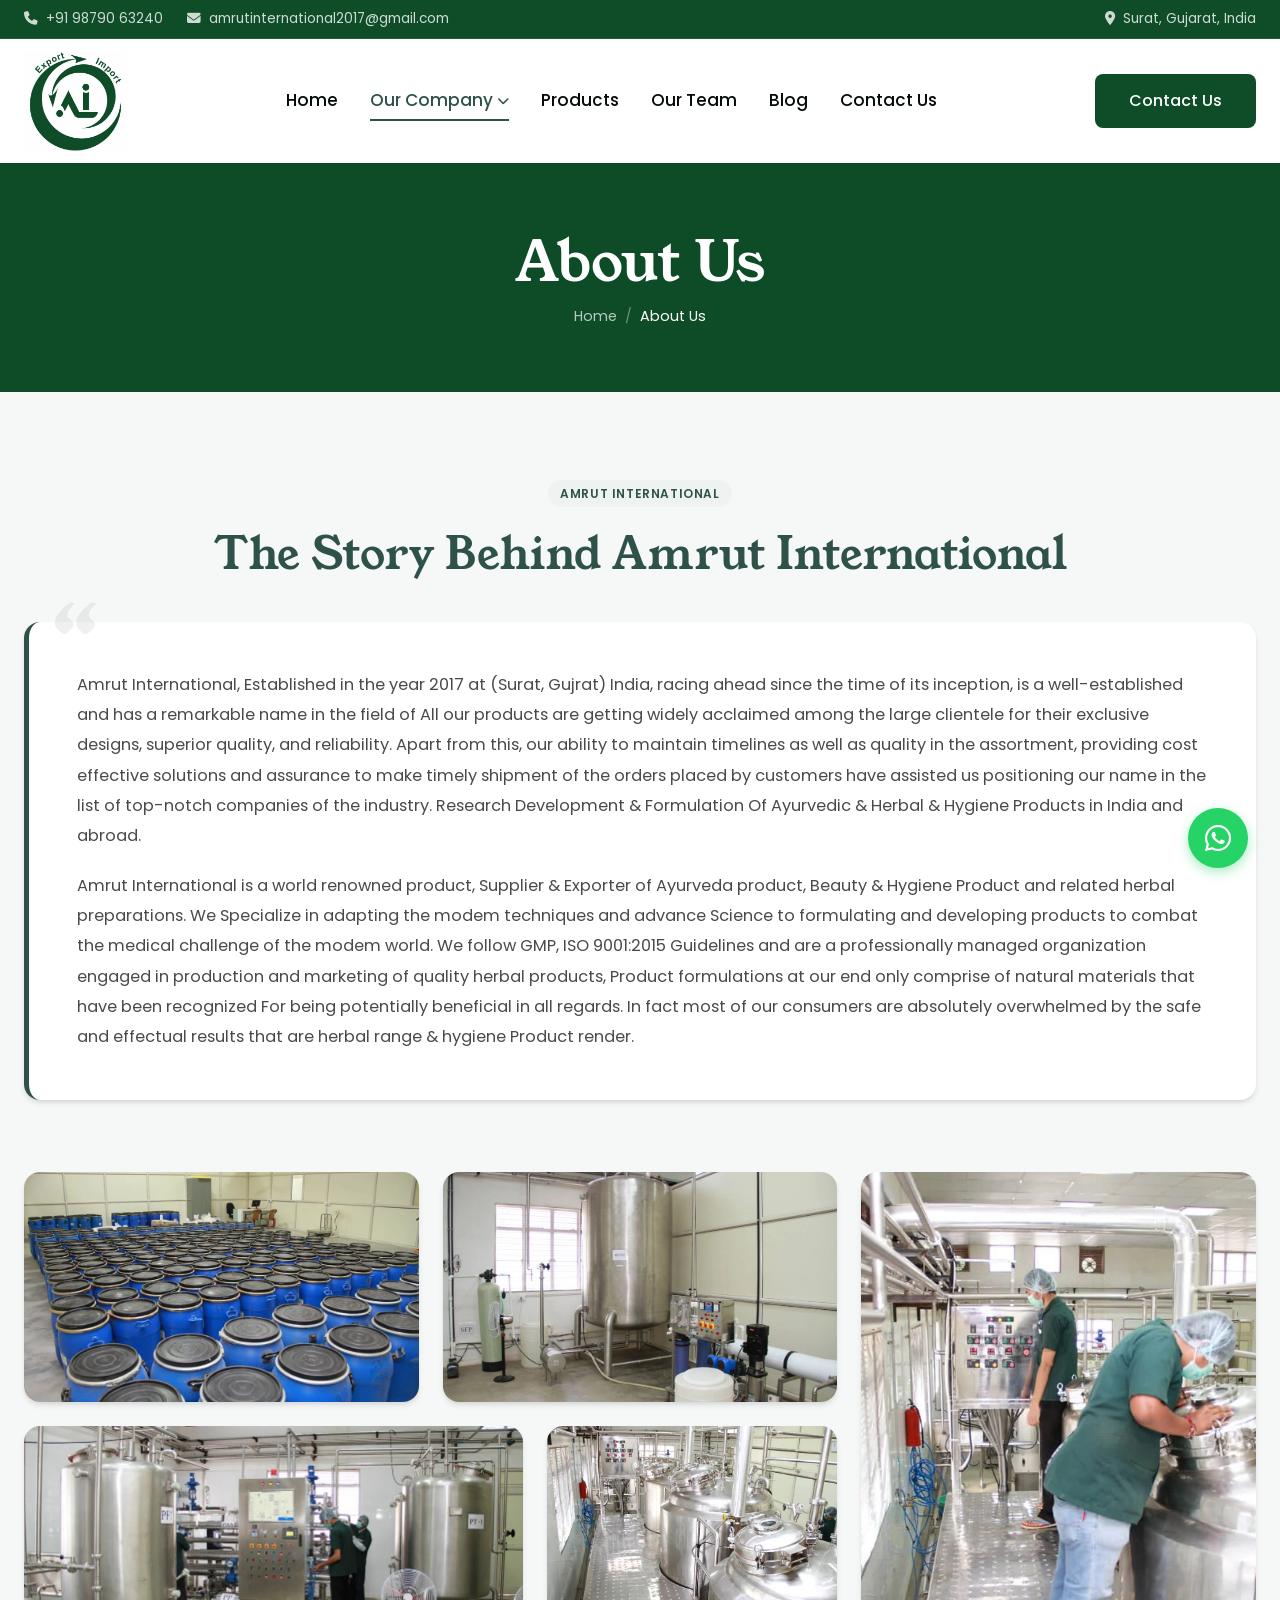
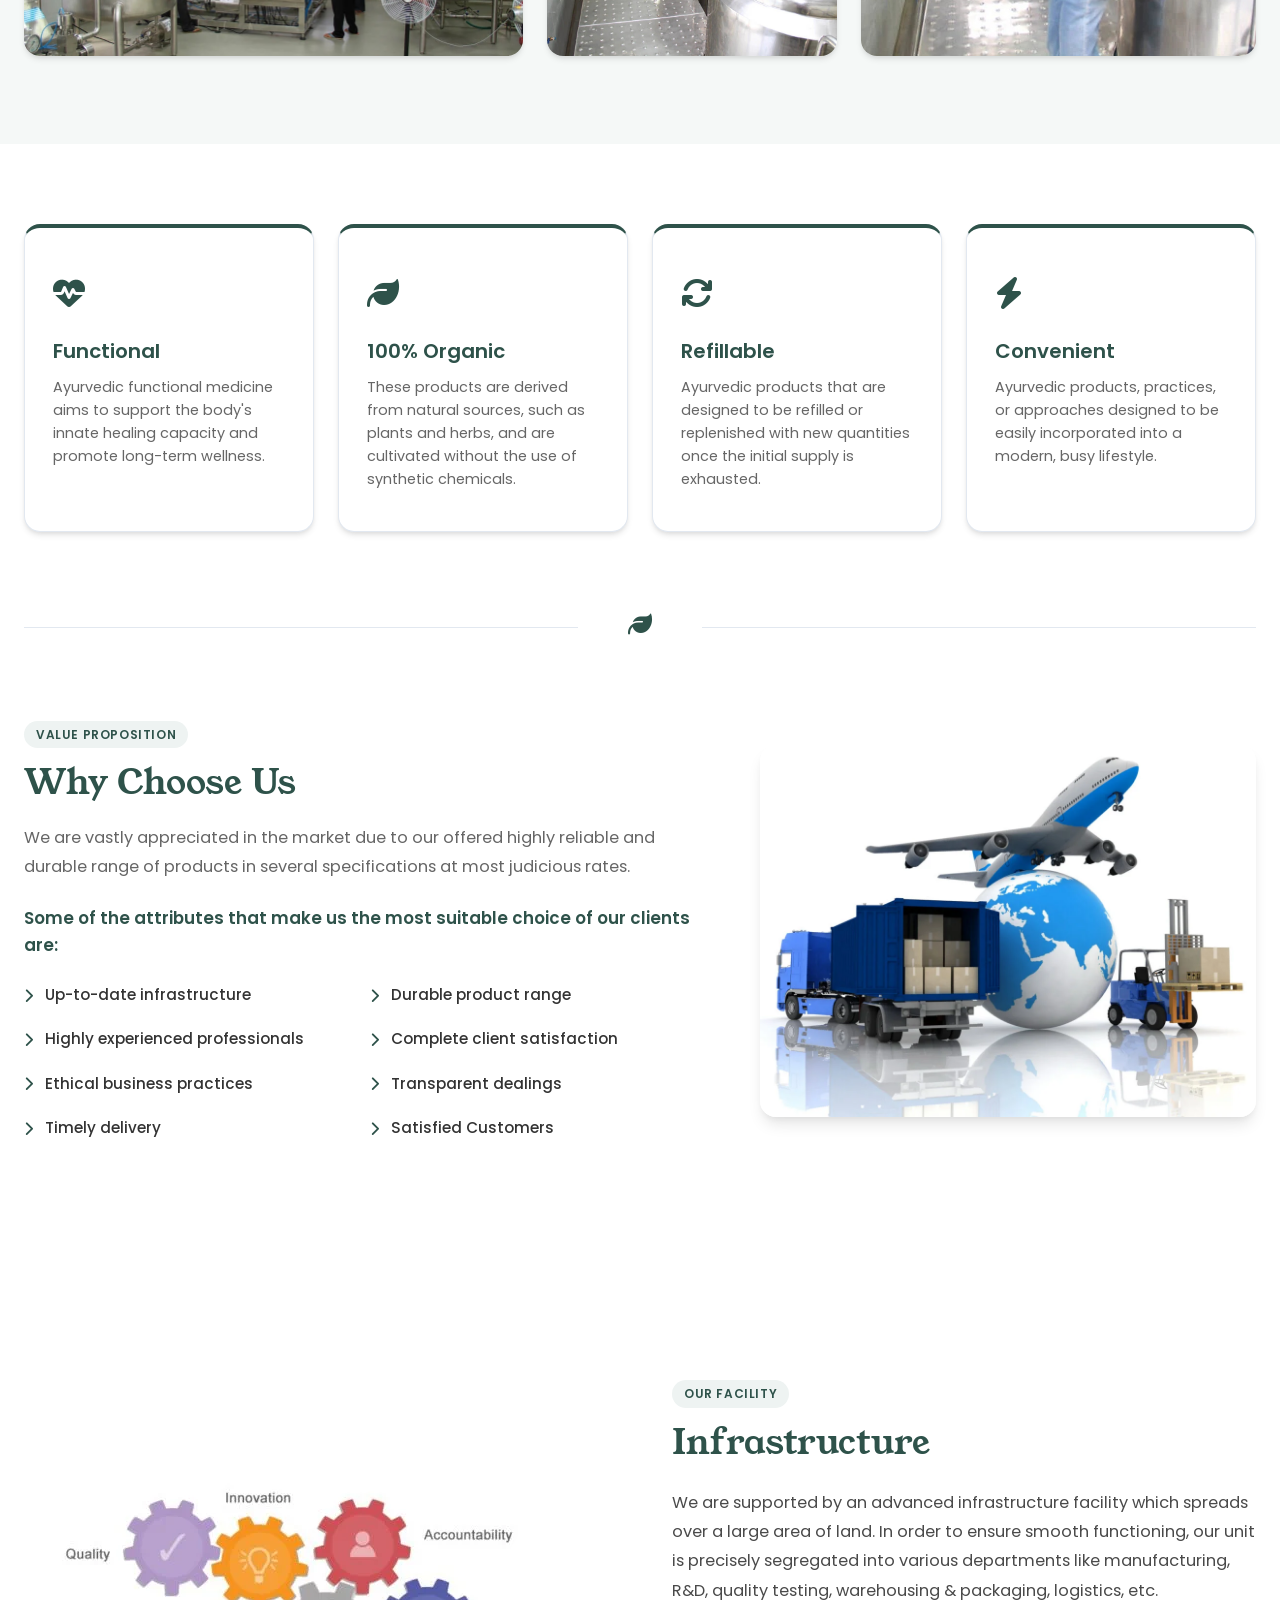
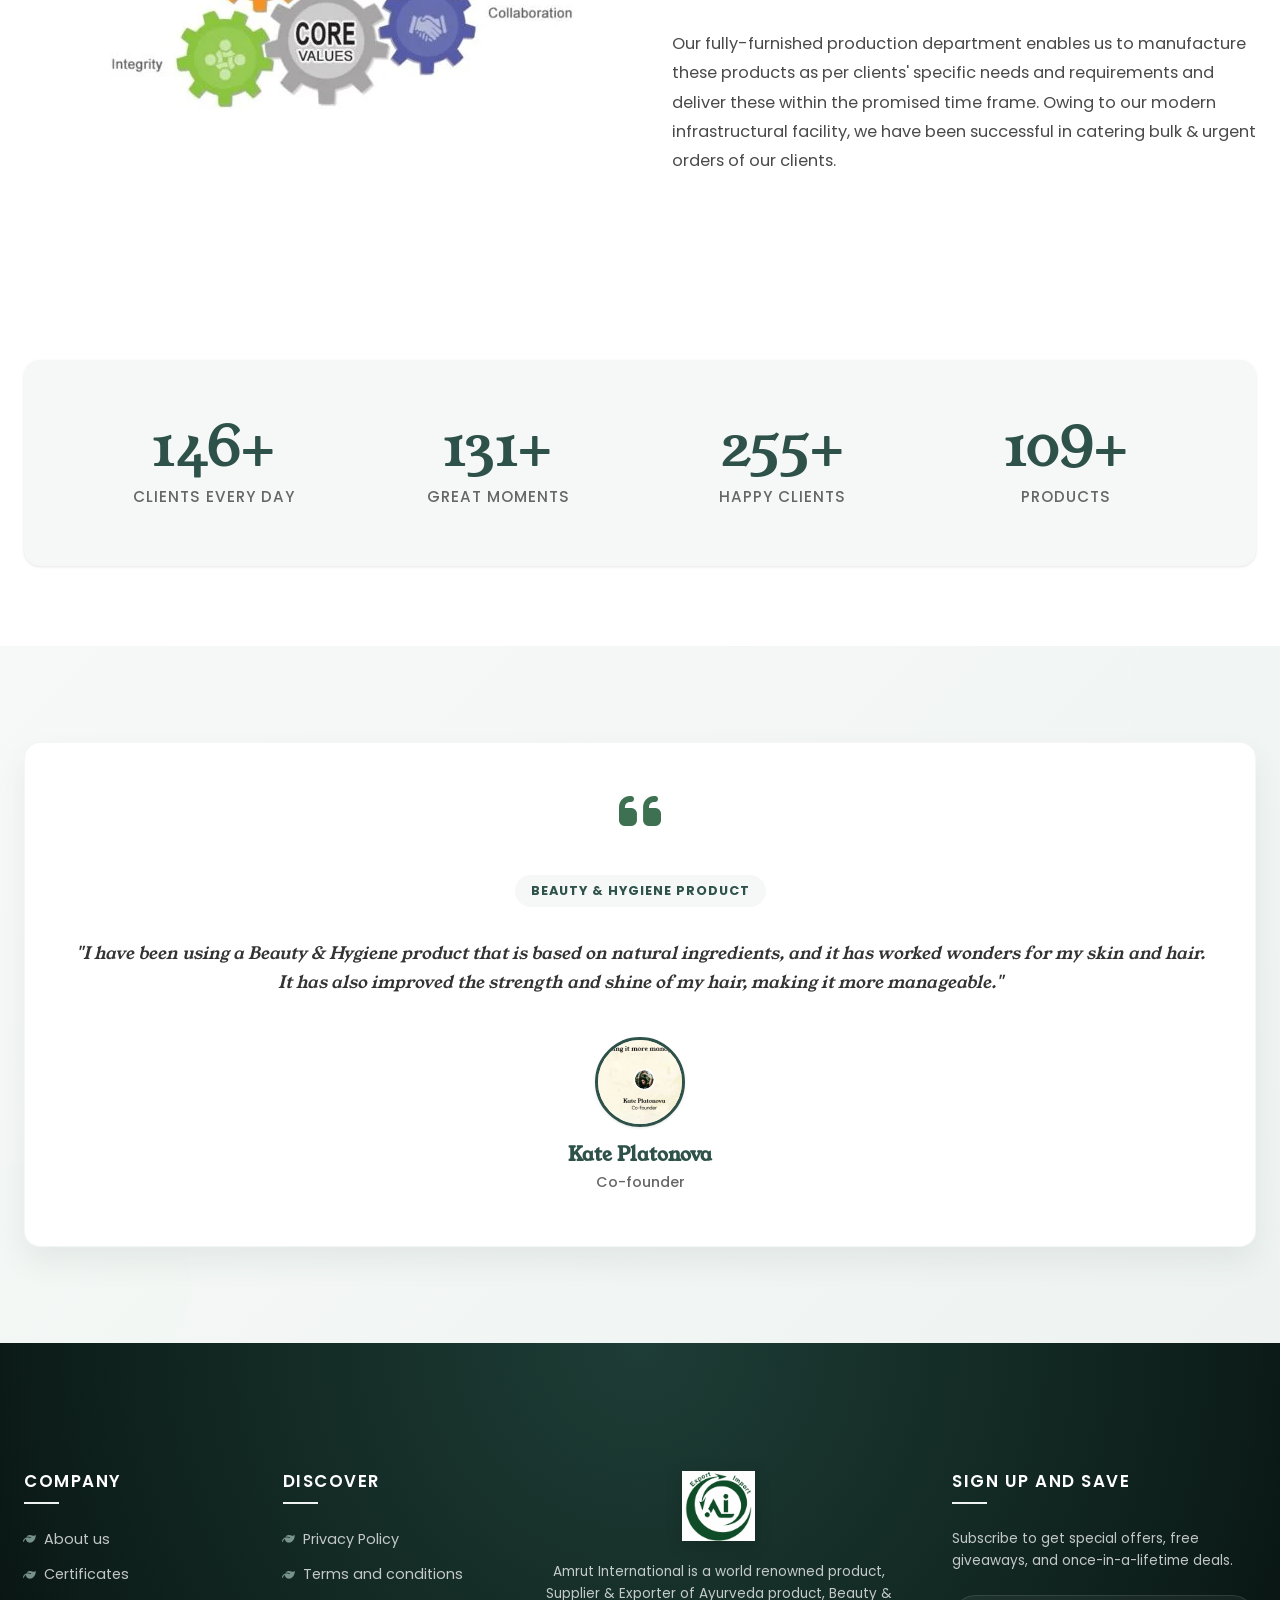
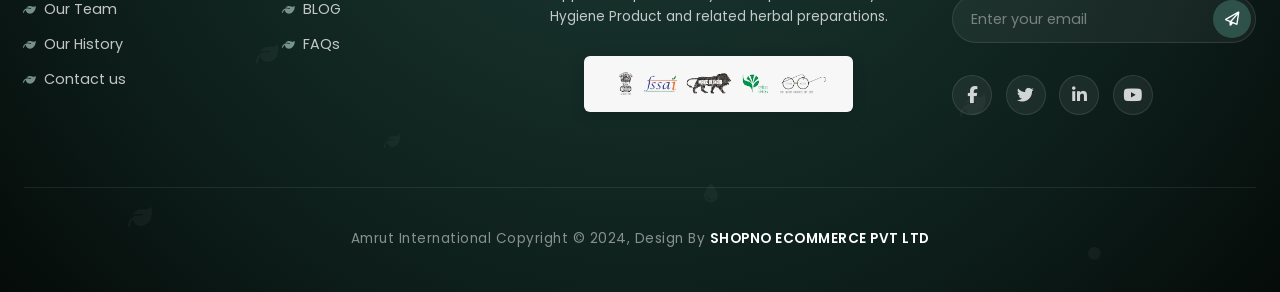
==== commit 542cf97a: "done website" ====
--- a/about-us.html
+++ b/about-us.html
@@ -70,17 +70,10 @@
                     <li class="nav-item"><a href="contact.html" class="nav-link">Contact Us</a></li>
                 </ul>
             </nav>
-            <div class="hero-actions">
+                        <div class="hero-actions">
                 <a href="contact.html" class="btn btn-primary">Contact Us</a>
-                <!-- <a href="about-us.html" class="btn btn-outline" style="color: white; border-color: white;">Learn
-                        More</a> -->
-            </div>
-            <!-- <div class="header-icons">
-                <button class="header-icon-btn" onclick="location.href='products.html'" title="Search Products"><i
-                        class="fa-solid fa-magnifying-glass"></i></button>
-                <button class="header-icon-btn" title="My Account"><i class="fa-regular fa-user"></i></button>
-                <button class="mobile-menu-btn" title="Toggle Menu"><i class="fa-solid fa-bars"></i></button>
-            </div> -->
+            </div>
+            <button class="mobile-menu-btn" title="Toggle Menu"><i class="fa-solid fa-bars"></i></button>
         </div>
     </header>
 
@@ -94,8 +87,8 @@
             <div class="breadcrumb-list">
                 <span class="breadcrumb-item"><a href="index.html">Home</a></span>
                 <span class="breadcrumb-separator">/</span>
-                <span class="breadcrumb-item">Our Company</span>
-                <span class="breadcrumb-separator">/</span>
+                <!-- <span class="breadcrumb-item">Our Company</span>
+                <span class="breadcrumb-separator">/</span> -->
                 <span class="breadcrumb-item active" style="color: white;">About Us</span>
             </div>
         </div>
@@ -424,8 +417,8 @@
                 <div class="footer-column">
                     <h3>DISCOVER</h3>
                     <ul class="footer-links-list">
-                        <li><a href="#">Privacy Policy</a></li>
-                        <li><a href="#">Terms and conditions</a></li>
+                        <li><a href="privacy-policy.html">Privacy Policy</a></li>
+                        <li><a href="terms-and-conditions.html">Terms and conditions</a></li>
                         <li><a href="blog.html">BLOG</a></li>
                         <li><a href="faqs.html">FAQs</a></li>
                     </ul>
@@ -508,4 +501,4 @@
     <script src="assets/js/main.js"></script>
 </body>
 
-</html>+</html>
--- a/assets/css/style.css
+++ b/assets/css/style.css
@@ -7,7 +7,7 @@
 
 :root {
     --primary-color: #2E524A;
-    --primary-dark: #1b3530;
+    --primary-dark: #0E4D27;
     --primary-light: #eef3f2;
     --whatsapp-color: #25d366;
     --text-color: #333333;
@@ -174,7 +174,7 @@
 }
 
 .btn-primary {
-    background-color: var(--primary-color);
+    background-color: var(--primary-dark);
     color: white;
 }
 
@@ -197,7 +197,7 @@
 }
 
 .btn-whatsapp {
-    background-color: var(--whatsapp-color);
+    background-color: var(--primary-dark);
     color: white;
     border: none;
 }
@@ -330,7 +330,7 @@
 
 .nav-link {
     font-weight: 500;
-    color: var(--primary-color);
+    color: #050b09;
     padding: 0.5rem 0;
     font-size: 17px;
     display: flex;
@@ -340,7 +340,7 @@
 
 .nav-link:hover,
 .nav-item.active>.nav-link {
-    color: var(--primary-colo);
+    color: var(--primary-color) !important;
 }
 
 .nav-link::after {
@@ -350,7 +350,7 @@
     left: 0;
     width: 0;
     height: 2px;
-    background-color: var(--primary-colo);
+    background-color: var(--primary-color);
     transition: var(--transition-fast);
 }
 
@@ -464,6 +464,12 @@
     height: auto;
     display: block;
     object-fit: cover;
+    image-rendering: -webkit-optimize-contrast;
+    image-rendering: high-quality;
+    -webkit-backface-visibility: hidden;
+    backface-visibility: hidden;
+    will-change: transform;
+    transform: translateZ(0);
 }
 
 /* Carousel Buttons (prev/next) */
@@ -925,28 +931,52 @@
 .products-grid {
     display: grid;
     grid-template-columns: repeat(4, 1fr);
-    gap: 2rem;
+    gap: 1.75rem;
 }
 .products-grid-1 {
     display: grid;
     grid-template-columns: repeat(3, 1fr);
-    gap: 2rem;
+    gap: 1.75rem;
+}
+
+@media (max-width:1024px) {
+    .products-grid-1 {
+    display: grid;
+    grid-template-columns: repeat(2, 1fr);
+    gap: 1.75rem;
+}
+}
+@media (max-width:768px) {
+    .products-grid-1 {
+    display: grid;
+    grid-template-columns: repeat(2, 1fr);
+    gap: 1.75rem;
+}
+}
+@media (max-width:425px) {
+    .products-grid-1 {
+    display: grid;
+    grid-template-columns: repeat(1, 1fr);
+    gap: 1.75rem;
+}
 }
 .product-card {
     background-color: white;
     border-radius: var(--border-radius-lg);
     overflow: hidden;
-    box-shadow: var(--shadow-sm);
-    border: 1px solid var(--border-color);
+    box-shadow: 0 2px 12px rgba(46,82,74,0.07);
+    border: 1px solid rgba(46,82,74,0.08);
     transition: var(--transition-normal);
     display: flex;
     flex-direction: column;
     position: relative;
+    cursor: pointer;
 }
 
 .product-card:hover {
-    box-shadow: var(--shadow-lg);
-    transform: translateY(-5px);
+    box-shadow: 0 16px 40px rgba(46,82,74,0.15);
+    transform: translateY(-6px);
+    border-color: rgba(46,82,74,0.15);
 }
 
 .product-tag {
@@ -964,25 +994,25 @@
 
 .product-image-container {
     position: relative;
-    background-color: var(--bg-tint);
-    padding: 2rem;
+    background: linear-gradient(145deg, #f5f9f8 0%, #eef3f1 100%);
     display: flex;
     justify-content: center;
     align-items: center;
-    height: 250px;
+    height: 240px;
     overflow: hidden;
 }
 
 .product-image {
-    max-height: 180px;
+    max-height: 190px;
+    max-width: 90%;
     width: auto;
     object-fit: contain;
-    transition: opacity 0.5s ease, transform 0.5s cubic-bezier(0.4, 0, 0.2, 1);
-}
-
-/* Binds default scale effect when card is hovered and has only a single image */
+    transition: opacity 0.45s ease, transform 0.45s cubic-bezier(0.4, 0, 0.2, 1);
+}
+
+/* Scale effect when card has only one image */
 .product-card:hover .product-image:only-child {
-    transform: scale(1.08);
+    transform: scale(1.1);
 }
 
 /* Primary / Hover dual image transition styling */
@@ -990,43 +1020,47 @@
     position: relative;
     z-index: 1;
     opacity: 1;
+    transform: scale(1);
 }
 
 .product-image.hover-image {
     position: absolute;
     top: 50%;
     left: 50%;
-    transform: translate(-50%, -50%) scale(1);
+    transform: translate(-50%, -45%) scale(0.95);
     opacity: 0;
     pointer-events: none;
     z-index: 2;
     width: auto;
-    height: 100%;
-    max-height: 180px;
-}
-
-.product-card:hover .primary-image {
+    height: auto;
+    max-height: 200px;
+    max-width: 90%;
+    object-fit: contain;
+    transition: opacity 0.45s ease, transform 0.45s cubic-bezier(0.4, 0, 0.2, 1);
+}
+
+/* .product-card:hover .primary-image {
     opacity: 0;
-    transform: scale(0.95);
+    transform: scale(1.05);
 }
 
 .product-card:hover .hover-image {
     opacity: 1;
-    transform: translate(-50%, -50%) scale(1.05);
-}
+    transform: translate(-50%, -50%) scale(1);
+} */
 
 .product-actions-overlay {
     position: absolute;
-    bottom: -50px;
+    bottom: -60px;
     left: 0;
     width: 100%;
-    background-color: rgba(255, 255, 255, 0.9);
-    backdrop-filter: blur(4px);
+    background: linear-gradient(to top, rgba(46,82,74,0.92) 0%, rgba(46,82,74,0.7) 100%);
     display: flex;
     justify-content: center;
-    padding: 0.75rem;
-    transition: var(--transition-normal);
-    gap: 0.5rem;
+    padding: 0.85rem;
+    transition: bottom 0.35s cubic-bezier(0.4, 0, 0.2, 1);
+    gap: 0.6rem;
+    z-index: 5;
 }
 
 .product-card:hover .product-actions-overlay {
@@ -1038,47 +1072,58 @@
     height: 40px;
     border-radius: 50%;
     background-color: white;
-    border: 1px solid var(--border-color);
+    border: none;
     color: var(--primary-color);
     display: flex;
     align-items: center;
     justify-content: center;
     cursor: pointer;
+    font-size: 1rem;
     transition: var(--transition-fast);
+    box-shadow: 0 2px 8px rgba(0,0,0,0.15);
 }
 
 .product-action-btn:hover {
     background-color: var(--primary-color);
     color: white;
+    transform: scale(1.1);
 }
 
 .product-info {
-    padding: 1.5rem;
+    padding: 1.25rem 1.25rem 1.5rem;
     display: flex;
     flex-direction: column;
     flex-grow: 1;
 }
 
 .product-category {
-    font-size: 0.75rem;
-    color: var(--text-muted);
+    font-size: 0.7rem;
+    color: var(--primary-color);
     text-transform: uppercase;
-    letter-spacing: 0.05em;
-    margin-bottom: 0.5rem;
+    letter-spacing: 0.08em;
+    font-weight: 600;
+    margin-bottom: 0.4rem;
+    opacity: 0.75;
 }
 
 .product-title {
-    font-size: 1rem;
+    font-size: 0.92rem;
     font-family: var(--font-body);
     font-weight: 600;
-    margin-bottom: 0.75rem;
-    color: var(--primary-color);
+    margin-bottom: 0.5rem;
+    color: var(--text-color);
     flex-grow: 1;
     display: -webkit-box;
     -webkit-line-clamp: 2;
     -webkit-box-orient: vertical;
     overflow: hidden;
-    height: 2.8rem;
+    line-height: 1.4;
+    min-height: 2.6rem;
+    transition: color 0.2s ease;
+}
+
+.product-card:hover .product-title {
+    color: var(--primary-color);
 }
 
 .product-card-footer {
@@ -1373,7 +1418,7 @@
     left: 0;
     width: 100%;
     height: 100%;
-    background-color: rgba(27, 53, 48, 0.85);
+    background-color: rgb(14 77 39 / 54%);
 }
 
 .breadcrumb-hero .container {
@@ -1935,16 +1980,16 @@
    ========================================================================== */
 .shop-layout {
     display: grid;
-    grid-template-columns: 260px 1fr;
-    gap: 3rem;
+    grid-template-columns: 280px 1fr;
+    gap: 25px;
 }
 
 .shop-sidebar {
     background-color: white;
-    padding: 2rem;
+    /* padding: 2rem; */
     border-radius: var(--border-radius-lg);
-    border: 1px solid var(--border-color);
-    box-shadow: var(--shadow-sm);
+    /* border: 1px solid var(--border-color); */
+    /* box-shadow: var(--shadow-sm); */
     align-self: start;
 }
 
@@ -1967,7 +2012,7 @@
 }
 
 .category-list-item {
-    margin-bottom: 0.5rem;
+    /* margin-bottom: 0.5rem; */
 }
 
 .category-link {
@@ -2828,7 +2873,7 @@
     flex: 0 0 calc((100% - 4rem) / 3);
     /* 3 cards visible on desktop */
     min-width: 250px;
-    height: 308px;
+    /* height: 308px; */
     position: relative;
     display: flex;
     flex-direction: column;
@@ -2860,7 +2905,7 @@
 }
 
 .experience-card .card-img {
-    height: 160px;
+    height: 100%;
     width: 250px;
 
     position: relative;
@@ -3090,8 +3135,8 @@
     }
 }
 
-/* Tablet (Small screens) */
-@media (max-width: 768px) {
+/* Tablet / Mobile (Medium & Small screens) */
+@media (max-width: 991px) {
     :root {
         --header-height: 70px;
     }
@@ -3111,7 +3156,7 @@
         top: var(--header-height);
         left: -100%;
         width: 280px;
-        height: calc(100vh - var(--header-height));
+        /* height: calc(100vh - var(--header-height)); */
         background-color: white;
         box-shadow: var(--shadow-lg);
         transition: var(--transition-normal);
@@ -3123,6 +3168,7 @@
 
     .nav.active {
         left: 0;
+        top: 0;
     }
 
     .nav-list {
@@ -3175,6 +3221,10 @@
         cursor: pointer;
     }
 
+    .header .hero-actions {
+        display: none !important;
+    }
+
     /* Hero */
     .hero {
         padding: 4rem 0;
@@ -3760,7 +3810,7 @@
 
 .about-testimonial-quote-icon {
     font-size: 3rem;
-    color: var(--primary-color);
+    color: var(--primary-dark);
     margin-bottom: 1.5rem;
     opacity: 0.8;
 }
@@ -4013,62 +4063,7 @@
    GLOBAL RESPONSIVE IMPROVEMENTS — ALL PAGES
    ========================================================================== */
 
-/* Navigation hamburger fix */
-@media (max-width: 991px) {
-    .nav {
-        display: none;
-        position: fixed;
-        top: 0;
-        left: 0;
-        width: 100%;
-        height: 100vh;
-        background-color: white;
-        z-index: 9999;
-        flex-direction: column;
-        align-items: center;
-        justify-content: center;
-    }
-
-    .nav.open {
-        display: flex;
-    }
-
-    .nav-list {
-        flex-direction: column;
-        gap: 0;
-        text-align: center;
-        width: 100%;
-    }
-
-    .nav-item {
-        border-bottom: 1px solid var(--border-color);
-        width: 100%;
-    }
-
-    .nav-link {
-        padding: 1rem 2rem;
-        display: block;
-        font-size: 1.1rem;
-    }
-
-    .dropdown-menu {
-        position: static;
-        box-shadow: none;
-        border: none;
-        background-color: var(--bg-tint);
-        display: block !important;
-        visibility: visible !important;
-        opacity: 1 !important;
-    }
-
-    .header-icon-btn:not(.mobile-menu-btn) {
-        display: none;
-    }
-
-    .mobile-menu-btn {
-        display: flex;
-    }
-}
+
 
 /* Certificates grid responsive */
 @media (max-width: 900px) {
@@ -4337,7 +4332,7 @@
 }
 
 .vision-image {
-    background-image: url('../images/vision_mission_leaf.png');
+    background-image: url('../images/amrutvison.jpeg');
     background-size: cover;
     background-position: center;
     min-height: 100%;
@@ -4542,23 +4537,34 @@
 }
 
 .guarantee-icon-wrapper {
+    width: 130px;
     height: 90px;
+    border-radius: var(--border-radius-md);
+    background-color: white;
     display: flex;
     align-items: center;
     justify-content: center;
     margin-bottom: 0.5rem;
+    box-shadow: 0 4px 12px rgba(46, 82, 74, 0.05);
+    border: 1px solid rgba(46, 82, 74, 0.08);
+    transition: var(--transition-normal);
 }
 
 .guarantee-icon-img {
-    max-height: 80px;
+    height: 62px;
     width: auto;
     object-fit: contain;
-    filter: drop-shadow(0 2px 4px rgba(0,0,0,0.05));
     transition: var(--transition-normal);
 }
 
+.guarantee-card:hover .guarantee-icon-wrapper {
+    transform: scale(1.05);
+    border-color: var(--primary-color);
+    box-shadow: 0 6px 15px rgba(46, 82, 74, 0.1);
+}
+
 .guarantee-card:hover .guarantee-icon-img {
-    transform: scale(1.08);
+    transform: scale(1.05);
 }
 
 .guarantee-card h3 {
@@ -4760,29 +4766,59 @@
    BLOG PAGES STYLING (LISTING & DETAILS)
    ========================================================================== */
 
-/* Blog Hero / Header */
-.blog-header {
-    background: linear-gradient(135deg, #eef3f2 0%, #d5e2e0 100%);
-    padding: 5rem 0;
+/* Blog Hero / Header - UPGRADED with breadcrumb-hero pattern */
+/* .blog-header is now replaced by .breadcrumb-hero in blog.html */
+
+/* Breadcrumb hero subtitle */
+.breadcrumb-hero-subtitle {
+    color: rgba(255, 255, 255, 0.85);
+    font-size: 1rem;
+    margin: 0.5rem auto 0;
+    max-width: 600px;
+    letter-spacing: 0.3px;
+}
+
+/* Blog Page Wrapper */
+.blog-page-wrapper {
+    padding: 5rem 0 3rem;
+    background: linear-gradient(180deg, #f5f9f8 0%, #ffffff 60%);
+}
+
+/* Blog Section Heading */
+.blog-section-heading {
     text-align: center;
-    position: relative;
-    border-bottom: 1px solid var(--border-color);
-}
-
-.blog-header h1 {
-    font-size: clamp(2.5rem, 5vw, 3.5rem);
-    color: var(--primary-color);
+    margin-bottom: 3rem;
+}
+
+.blog-tag-line {
+    display: inline-flex;
+    align-items: center;
+    gap: 6px;
+    font-size: 0.8rem;
+    font-weight: 600;
+    text-transform: uppercase;
+    letter-spacing: 1.5px;
+    color: var(--primary-color);
+    background: rgba(46, 82, 74, 0.08);
+    padding: 0.35rem 1rem;
+    border-radius: 30px;
     margin-bottom: 1rem;
 }
 
-.blog-header p {
+.blog-section-heading h2 {
+    font-size: clamp(1.75rem, 4vw, 2.5rem);
+    color: var(--primary-dark);
+    margin-bottom: 0.75rem;
+}
+
+.blog-section-heading p {
     color: var(--text-muted);
-    font-size: 1.1rem;
+    font-size: 1rem;
     max-width: 600px;
     margin: 0 auto;
 }
 
-/* Breadcrumbs */
+/* Breadcrumbs (legacy) */
 .breadcrumbs {
     display: flex;
     justify-content: center;
@@ -4808,24 +4844,33 @@
     padding: 5rem 0;
 }
 
-/* Blog Filter Bar */
+/* Blog Filter Bar - UPGRADED */
 .blog-filters {
     display: flex;
-    gap: 1rem;
-    margin-bottom: 2.5rem;
+    gap: 0.75rem;
+    margin-bottom: 3rem;
     flex-wrap: wrap;
+    justify-content: center;
 }
 
 .filter-btn {
     background: white;
-    border: 1px solid var(--border-color);
-    padding: 0.5rem 1.5rem;
+    border: 1.5px solid var(--border-color);
+    padding: 0.6rem 1.6rem;
     border-radius: 30px;
     font-size: 0.85rem;
     font-weight: 500;
     color: var(--text-muted);
     cursor: pointer;
     transition: var(--transition-normal);
+    display: inline-flex;
+    align-items: center;
+    gap: 6px;
+    box-shadow: 0 2px 6px rgba(0,0,0,0.04);
+}
+
+.filter-btn i {
+    font-size: 0.8rem;
 }
 
 .filter-btn:hover,
@@ -4833,31 +4878,84 @@
     background: var(--primary-color);
     border-color: var(--primary-color);
     color: white;
-    box-shadow: var(--shadow-sm);
-}
-
-/* Blog Grid */
+    box-shadow: 0 6px 16px rgba(46, 82, 74, 0.25);
+    transform: translateY(-2px);
+}
+
+/* Blog Grid - UPGRADED */
 .blog-posts-grid {
     display: grid;
     grid-template-columns: repeat(3, 1fr);
-    gap: 2.5rem;
+    gap: 2rem;
+}
+
+/* Featured card spans full width on first row */
+.blog-card-featured {
+    grid-column: 1 / -1;
+    flex-direction: row !important;
+    min-height: 360px;
+}
+
+.blog-card-featured .blog-card-img-wrapper {
+    width: 55%;
+    flex-shrink: 0;
+    aspect-ratio: unset;
+}
+
+.blog-card-featured .blog-card-new-body {
+    justify-content: center;
+    padding: 2.5rem 3rem;
+}
+
+.blog-card-featured .blog-card-title-new {
+    font-size: 1.5rem;
+    line-height: 1.3;
+}
+
+.blog-card-featured .blog-excerpt {
+    -webkit-line-clamp: 3;
+    font-size: 0.95rem;
+}
+
+/* Featured tag badge */
+.blog-card-featured-tag {
+    position: absolute;
+    top: 1rem;
+    right: 1rem;
+    background: linear-gradient(135deg, #f0a500, #e07b00);
+    color: white;
+    font-size: 0.7rem;
+    font-weight: 600;
+    padding: 0.25rem 0.75rem;
+    border-radius: 20px;
+    text-transform: uppercase;
+    z-index: 2;
+    letter-spacing: 0.5px;
+    display: flex;
+    align-items: center;
+    gap: 4px;
+}
+
+/* Health badge - teal variant */
+.badge-health {
+    background: linear-gradient(135deg, #2E524A, #0E4D27);
 }
 
 .blog-card-new {
     background: white;
     border-radius: var(--border-radius-lg);
     overflow: hidden;
-    box-shadow: var(--shadow-sm);
-    border: 1px solid #eef3f2;
+    box-shadow: 0 4px 20px rgba(46,82,74,0.07);
+    border: 1px solid rgba(46, 82, 74, 0.06);
     transition: var(--transition-normal);
     display: flex;
     flex-direction: column;
 }
 
 .blog-card-new:hover {
-    transform: translateY(-8px);
-    box-shadow: var(--shadow-lg);
-    border-color: rgba(46, 82, 74, 0.1);
+    transform: translateY(-10px);
+    box-shadow: 0 20px 40px rgba(46,82,74,0.14);
+    border-color: rgba(46, 82, 74, 0.15);
 }
 
 .blog-card-img-wrapper {
@@ -4870,11 +4968,25 @@
     width: 100%;
     height: 100%;
     object-fit: cover;
-    transition: var(--transition-slow);
+    transition: transform 0.6s cubic-bezier(0.25, 0.46, 0.45, 0.94);
 }
 
 .blog-card-new:hover .blog-card-img-wrapper img {
-    transform: scale(1.08);
+    transform: scale(1.1);
+}
+
+/* Subtle image overlay on hover */
+.blog-card-img-overlay {
+    position: absolute;
+    inset: 0;
+    background: linear-gradient(to bottom, transparent 50%, rgba(14,77,39,0.15) 100%);
+    opacity: 0;
+    transition: opacity 0.4s ease;
+    z-index: 1;
+}
+
+.blog-card-new:hover .blog-card-img-overlay {
+    opacity: 1;
 }
 
 .blog-card-badge {
@@ -4990,7 +5102,7 @@
 
 .sidebar-widget {
     background: var(--bg-tint);
-    padding: 2.25rem;
+    padding: 22px;
     border-radius: var(--border-radius-lg);
     border: 1px solid rgba(0, 0, 0, 0.03);
 }
@@ -5326,16 +5438,160 @@
     transform: translateY(-3px);
 }
 
+/* ==========================================================================
+   BLOG NEWSLETTER CTA STRIP
+   ========================================================================== */
+.blog-newsletter-cta {
+    background: linear-gradient(135deg, #1e3d36 0%, #2E524A 50%, #0E4D27 100%);
+    padding: 5rem 0;
+    position: relative;
+    overflow: hidden;
+}
+
+.blog-newsletter-cta::before {
+    content: '';
+    position: absolute;
+    top: -80px;
+    right: -80px;
+    width: 300px;
+    height: 300px;
+    border-radius: 50%;
+    background: rgba(255,255,255,0.04);
+}
+
+.blog-newsletter-cta::after {
+    content: '';
+    position: absolute;
+    bottom: -100px;
+    left: -60px;
+    width: 350px;
+    height: 350px;
+    border-radius: 50%;
+    background: rgba(255,255,255,0.03);
+}
+
+.blog-newsletter-inner {
+    display: flex;
+    align-items: center;
+    justify-content: space-between;
+    gap: 3rem;
+    position: relative;
+    z-index: 1;
+}
+
+.blog-newsletter-text {
+    flex: 1;
+    color: white;
+}
+
+.blog-newsletter-text h2 {
+    color: white;
+    font-size: clamp(1.6rem, 3vw, 2.2rem);
+    margin-bottom: 0.75rem;
+}
+
+.blog-newsletter-text p {
+    color: rgba(255, 255, 255, 0.75);
+    font-size: 0.95rem;
+    line-height: 1.7;
+    max-width: 480px;
+}
+
+.blog-newsletter-form {
+    flex: 0 0 400px;
+}
+
+.blog-newsletter-input-group {
+    display: flex;
+    border-radius: 50px;
+    overflow: hidden;
+    background: white;
+    box-shadow: 0 10px 30px rgba(0,0,0,0.2);
+}
+
+.blog-newsletter-input-group input {
+    flex: 1;
+    padding: 0.9rem 1.5rem;
+    border: none;
+    outline: none;
+    font-size: 0.9rem;
+    background: transparent;
+    color: var(--text-color);
+    font-family: var(--font-body);
+}
+
+.blog-newsletter-input-group button {
+    background: var(--primary-color);
+    color: white;
+    border: none;
+    padding: 0.9rem 1.75rem;
+    font-size: 0.9rem;
+    font-weight: 600;
+    cursor: pointer;
+    display: inline-flex;
+    align-items: center;
+    gap: 8px;
+    transition: var(--transition-normal);
+    font-family: var(--font-body);
+    white-space: nowrap;
+}
+
+.blog-newsletter-input-group button:hover {
+    background: var(--primary-dark);
+}
+
+.blog-newsletter-note {
+    color: rgba(255,255,255,0.5);
+    font-size: 0.75rem;
+    margin-top: 0.75rem;
+    text-align: center;
+    display: flex;
+    align-items: center;
+    justify-content: center;
+    gap: 5px;
+}
+
 /* Responsive Blog Styles */
+@media (max-width: 1100px) {
+    .blog-card-featured {
+        flex-direction: column !important;
+        min-height: unset;
+    }
+
+    .blog-card-featured .blog-card-img-wrapper {
+        width: 100%;
+        aspect-ratio: 16/9;
+    }
+
+    .blog-card-featured .blog-card-new-body {
+        padding: 2rem;
+    }
+}
+
 @media (max-width: 991px) {
     .blog-layout {
         grid-template-columns: 1fr;
         gap: 4rem;
         padding: 4rem 0;
     }
-    
+
     .blog-posts-grid {
         grid-template-columns: repeat(2, 1fr);
+    }
+
+    .blog-newsletter-inner {
+        flex-direction: column;
+        text-align: center;
+    }
+
+    .blog-newsletter-text p {
+        margin: 0 auto;
+    }
+
+    .blog-newsletter-form {
+        flex: 0 0 auto;
+        width: 100%;
+        max-width: 480px;
     }
 }
 
@@ -5343,9 +5599,25 @@
     .blog-posts-grid {
         grid-template-columns: 1fr;
     }
-    
+
     .blog-details-meta {
         flex-direction: column;
         gap: 0.5rem;
     }
+
+    .blog-newsletter-input-group {
+        flex-direction: column;
+        border-radius: 12px;
+    }
+
+    .blog-newsletter-input-group input {
+        border-radius: 12px 12px 0 0;
+        padding: 1rem 1.25rem;
+    }
+
+    .blog-newsletter-input-group button {
+        border-radius: 0 0 12px 12px;
+        justify-content: center;
+        padding: 1rem;
+    }
 }
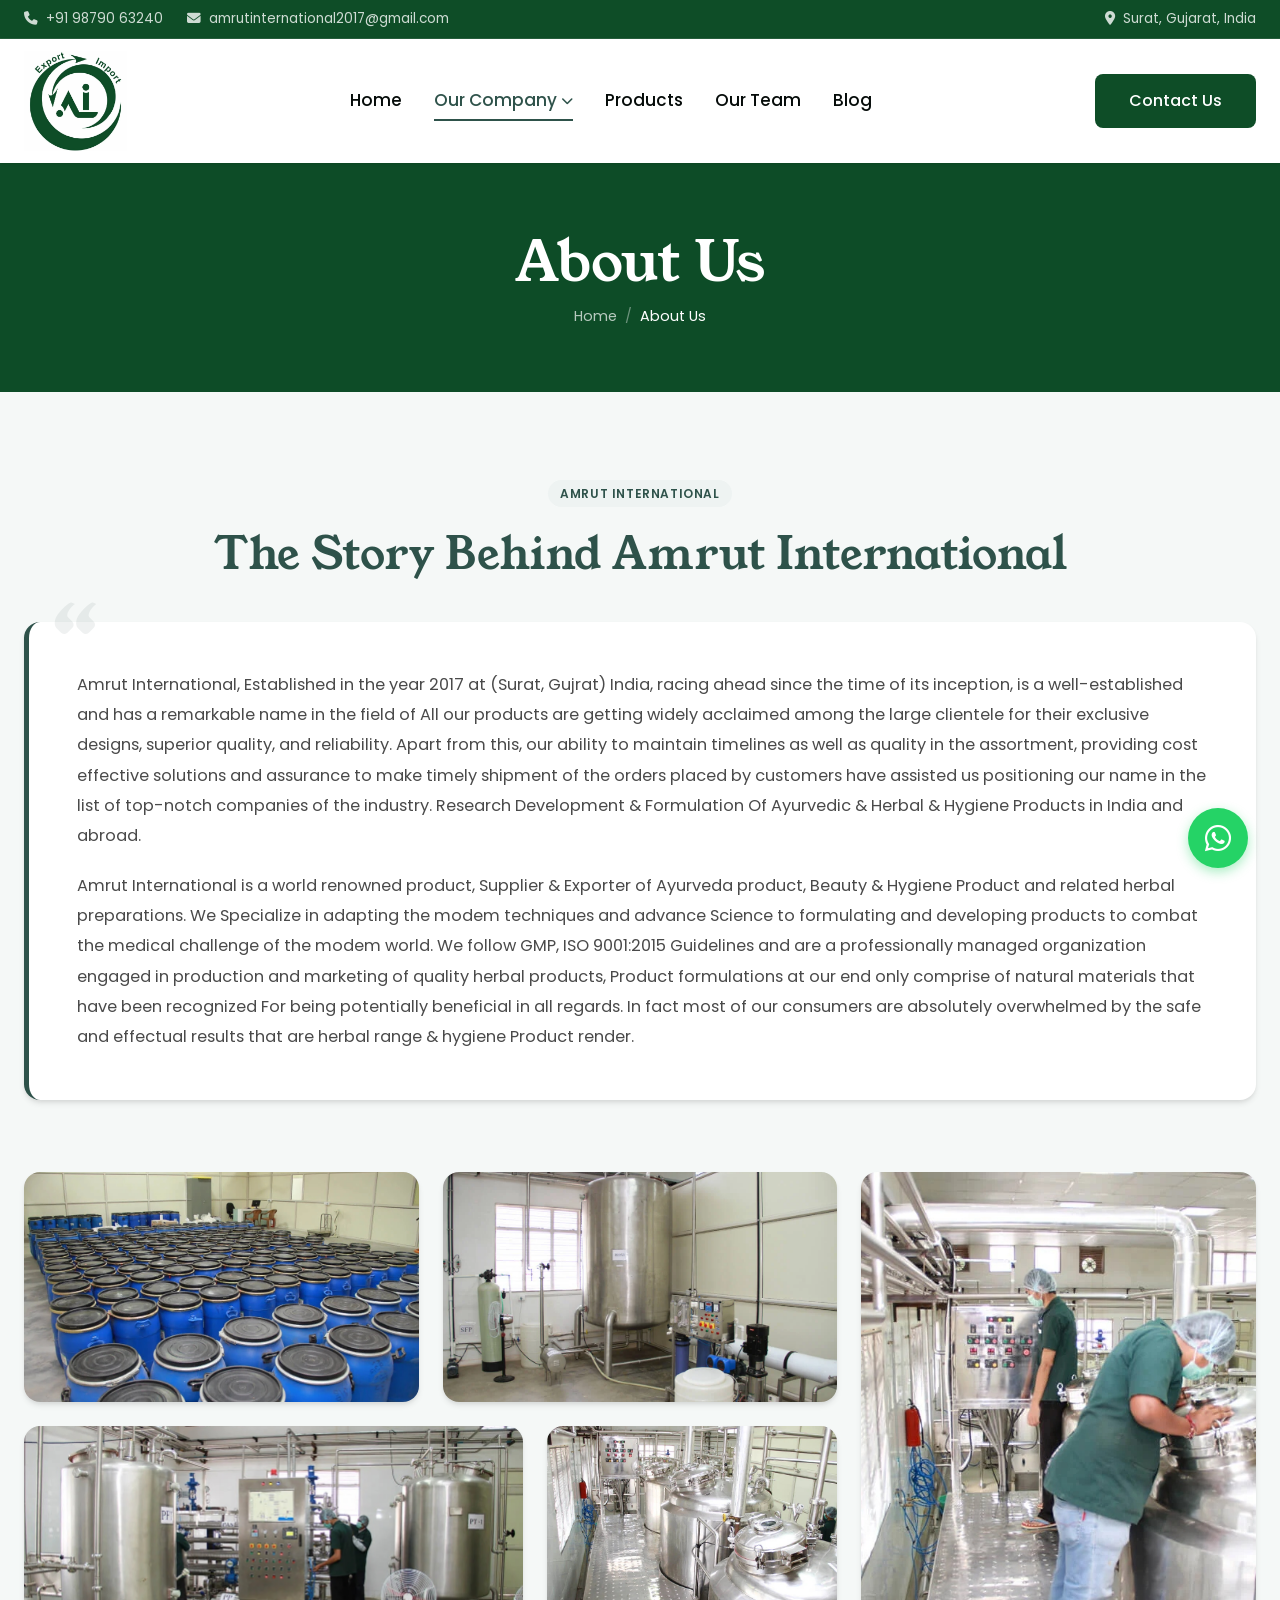
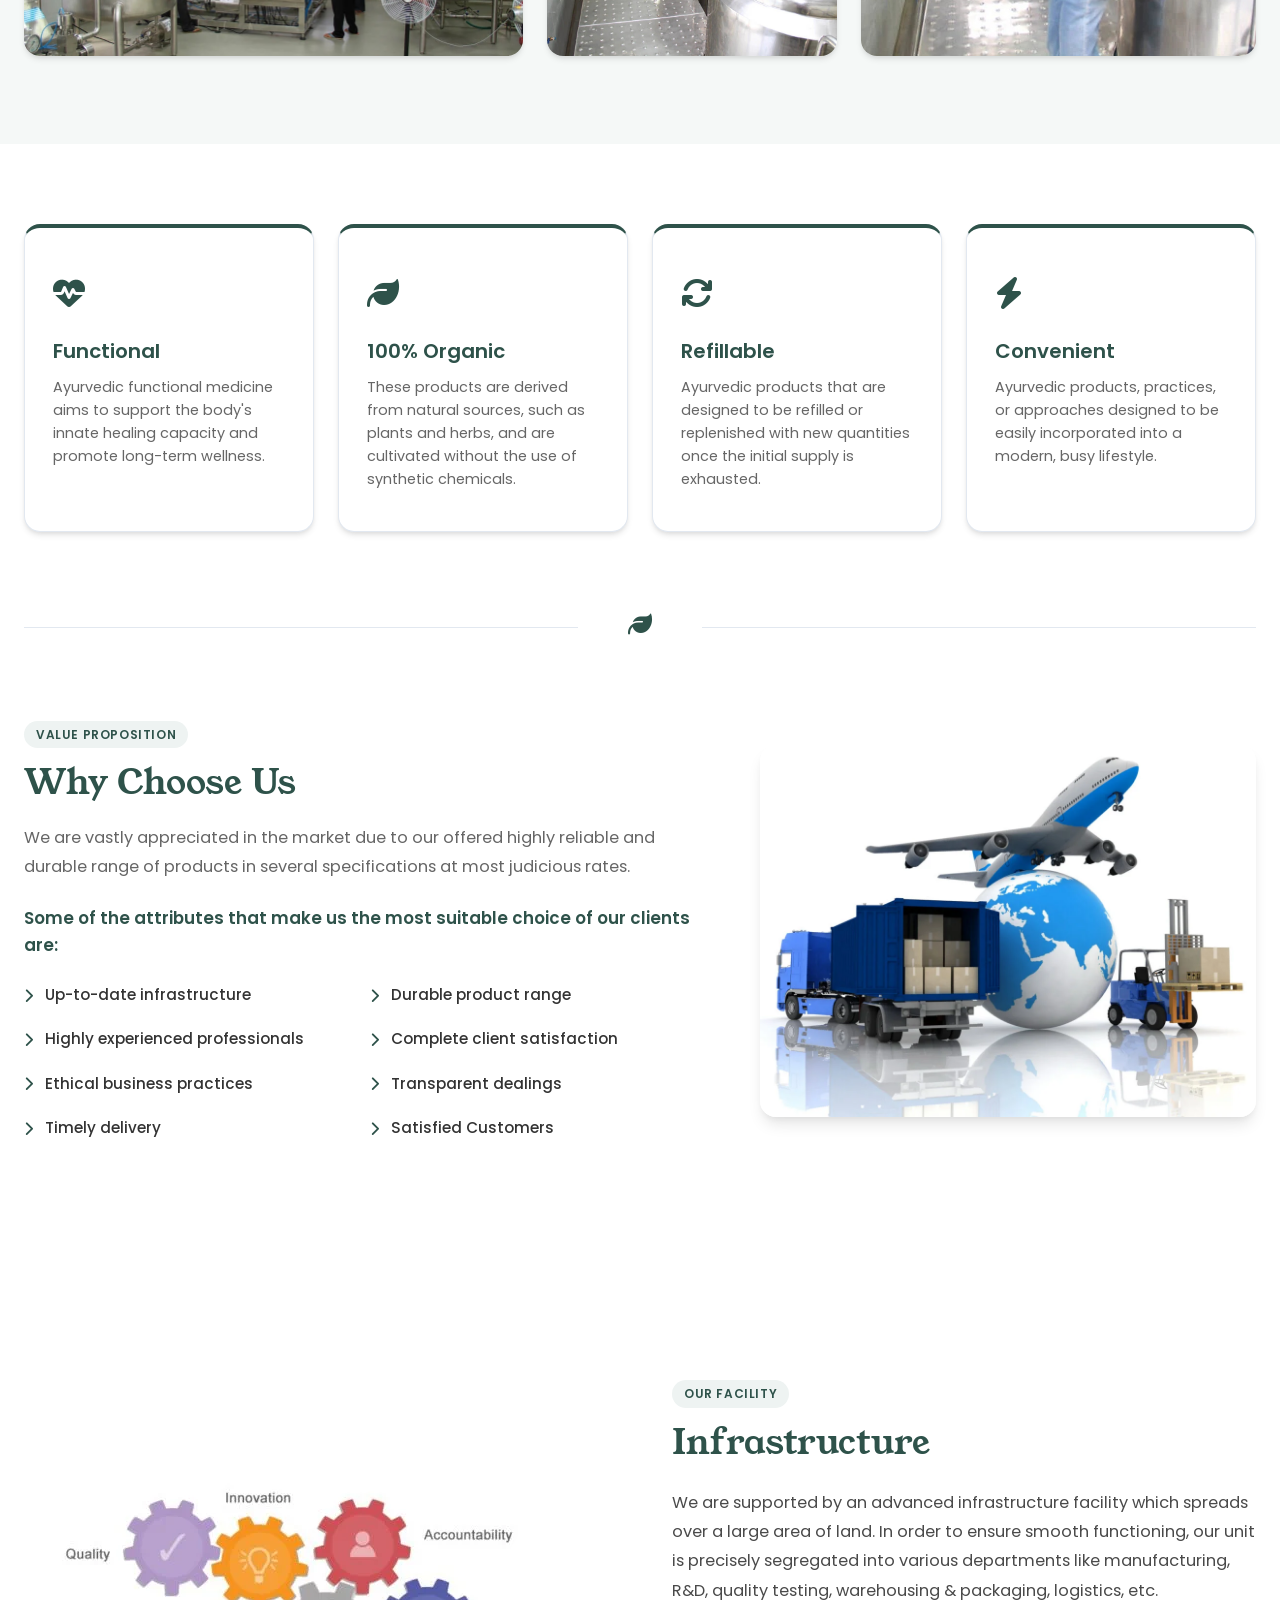
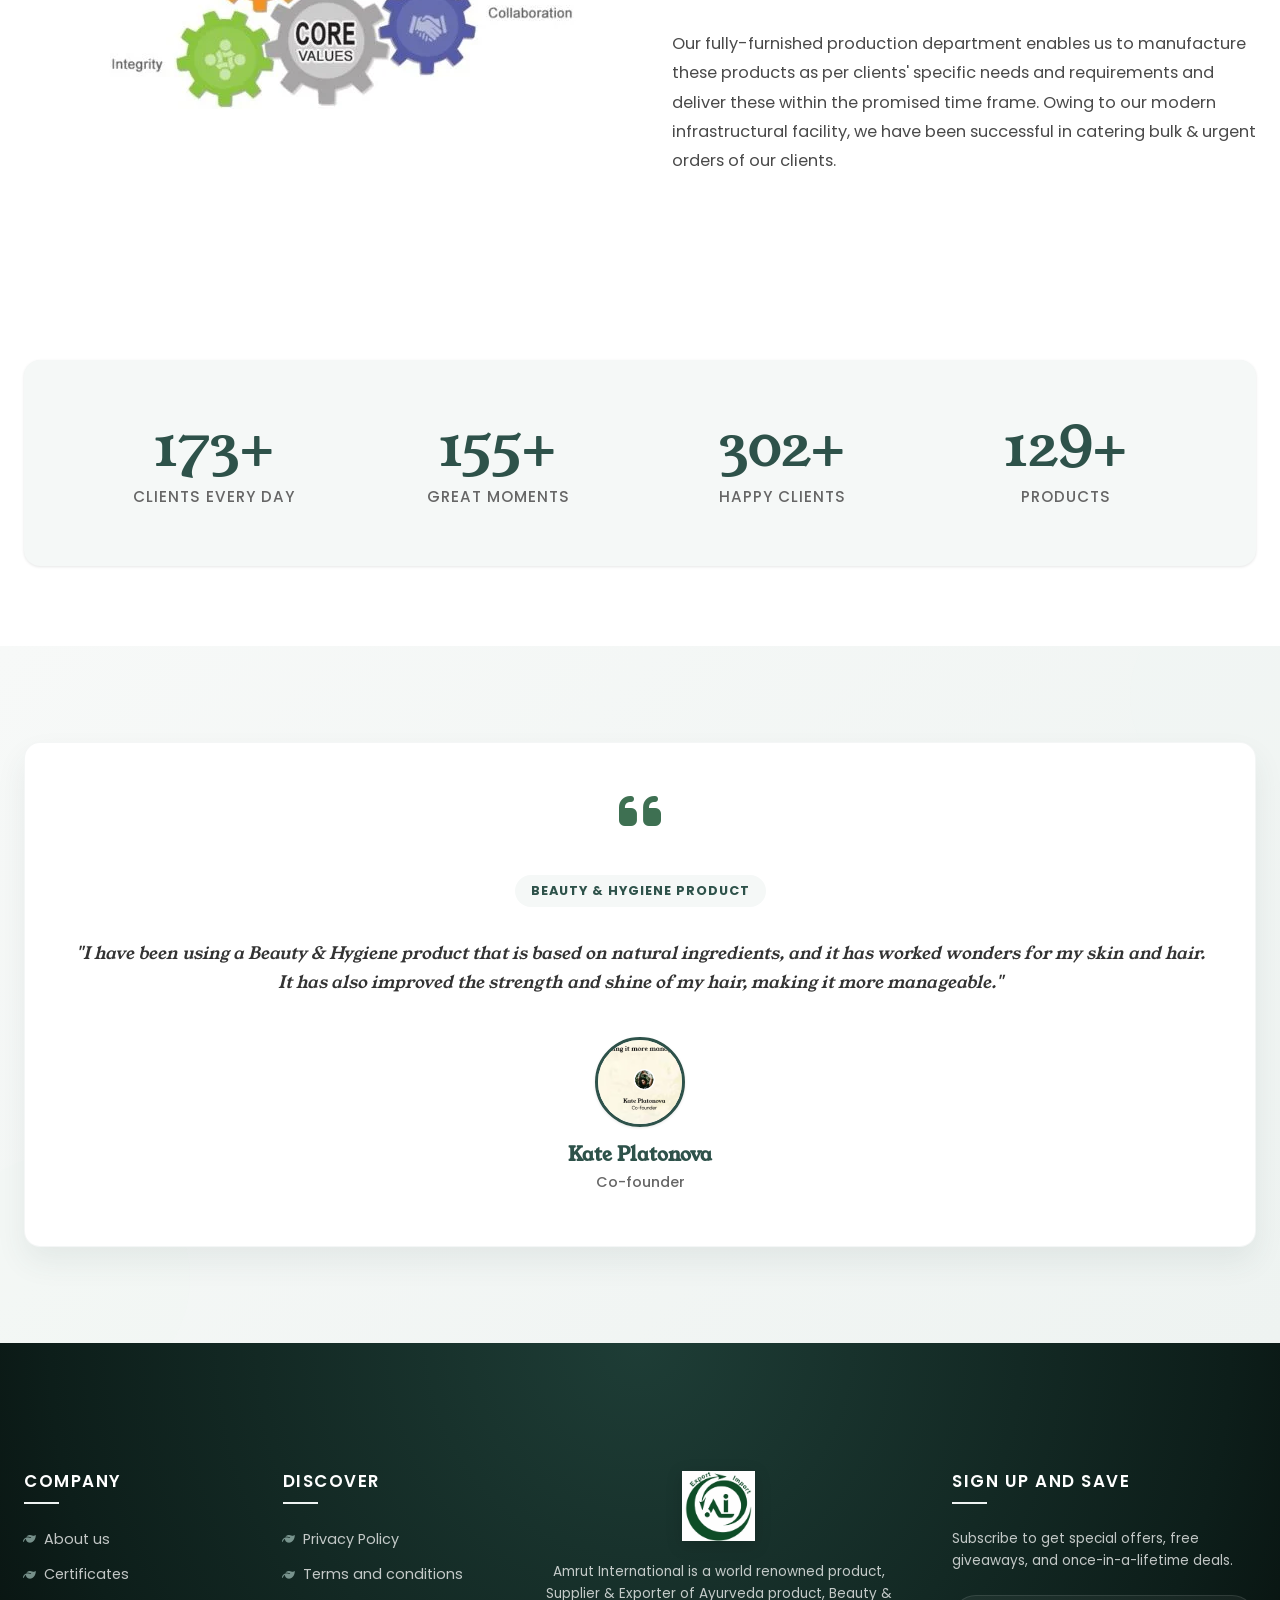
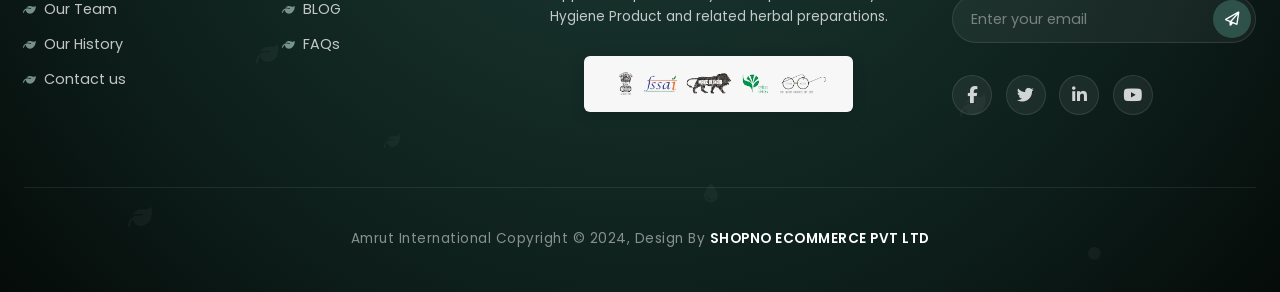
==== commit ff029d57: "done" ====
--- a/about-us.html
+++ b/about-us.html
@@ -67,7 +67,7 @@
                     <li class="nav-item"><a href="products.html" class="nav-link">Products</a></li>
                     <li class="nav-item"><a href="our-team.html" class="nav-link">Our Team</a></li>
                     <li class="nav-item"><a href="blog.html" class="nav-link">Blog</a></li>
-                    <li class="nav-item"><a href="contact.html" class="nav-link">Contact Us</a></li>
+                    <!-- <li class="nav-item"><a href="contact.html" class="nav-link">Contact Us</a></li> -->
                 </ul>
             </nav>
                         <div class="hero-actions">
@@ -499,6 +499,67 @@
 
     <!-- Main JavaScript -->
     <script src="assets/js/main.js"></script>
+    <script>
+        document.addEventListener('DOMContentLoaded', function() {
+            // ==========================================
+            // STAT COUNTERS COUNT-UP ANIMATION
+            // ==========================================
+            const statsSection = document.querySelector('.about-stats-container');
+            const statNumbers = document.querySelectorAll('.about-stat-number');
+            
+            if (statsSection && statNumbers.length > 0) {
+                let animated = false;
+                
+                const countUp = () => {
+                    statNumbers.forEach(counter => {
+                        const target = parseInt(counter.getAttribute('data-target'));
+                        if (isNaN(target)) return;
+                        
+                        counter.textContent = '0+';
+                        const duration = 1500; // 1.5 seconds animation
+                        const startTime = performance.now();
+                        
+                        const updateCount = (currentTime) => {
+                            const elapsed = currentTime - startTime;
+                            const progress = Math.min(elapsed / duration, 1);
+                            
+                            // Ease out quadratic
+                            const easeProgress = progress * (2 - progress);
+                            const current = Math.floor(easeProgress * target);
+                            
+                            counter.textContent = current + '+';
+                            
+                            if (progress < 1) {
+                                requestAnimationFrame(updateCount);
+                            } else {
+                                counter.textContent = target + '+';
+                            }
+                        };
+                        
+                        requestAnimationFrame(updateCount);
+                    });
+                };
+
+                // Use IntersectionObserver to start counting when section enters viewport
+                if ('IntersectionObserver' in window) {
+                    const observer = new IntersectionObserver((entries) => {
+                        entries.forEach(entry => {
+                            if (entry.isIntersecting && !animated) {
+                                countUp();
+                                animated = true;
+                                observer.unobserve(entry.target);
+                            }
+                        });
+                    }, { threshold: 0.15 });
+                    
+                    observer.observe(statsSection);
+                } else {
+                    // Fallback for older browsers
+                    countUp();
+                }
+            }
+        });
+    </script>
 </body>
 
 </html>
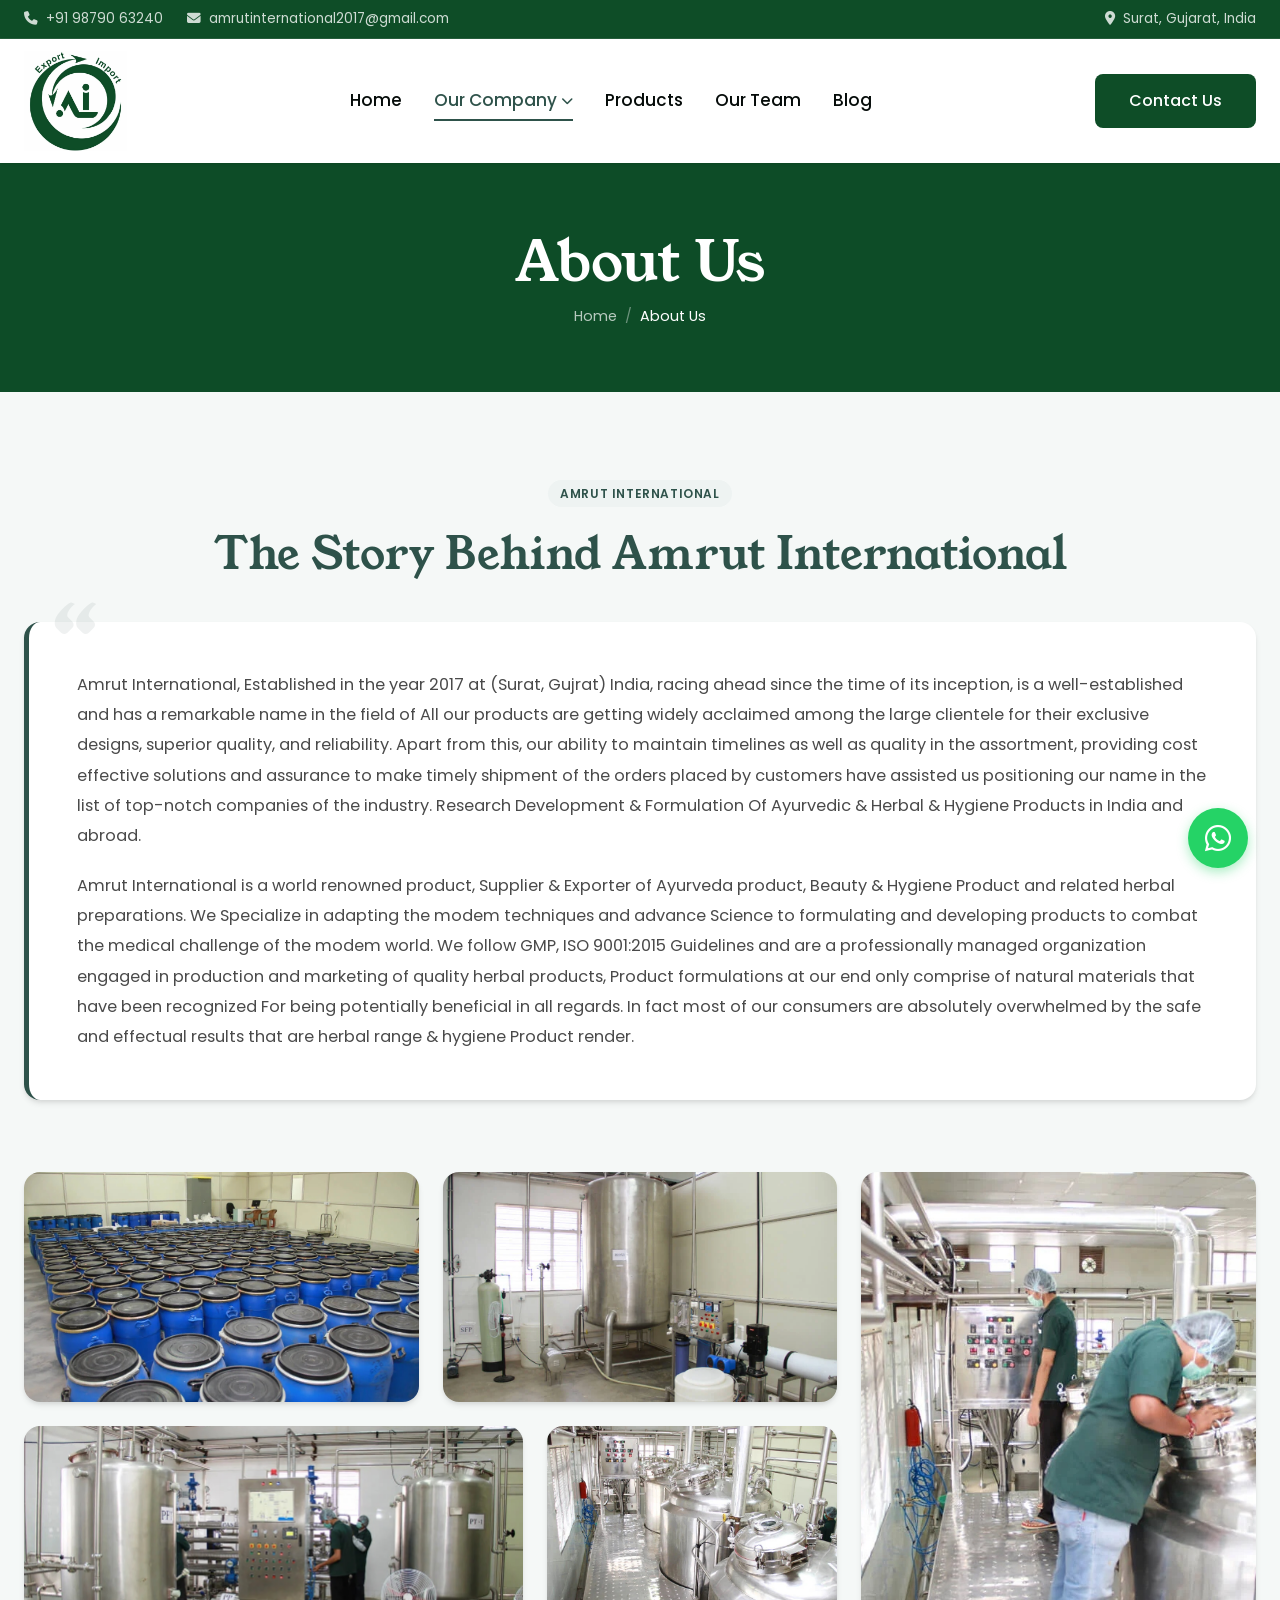
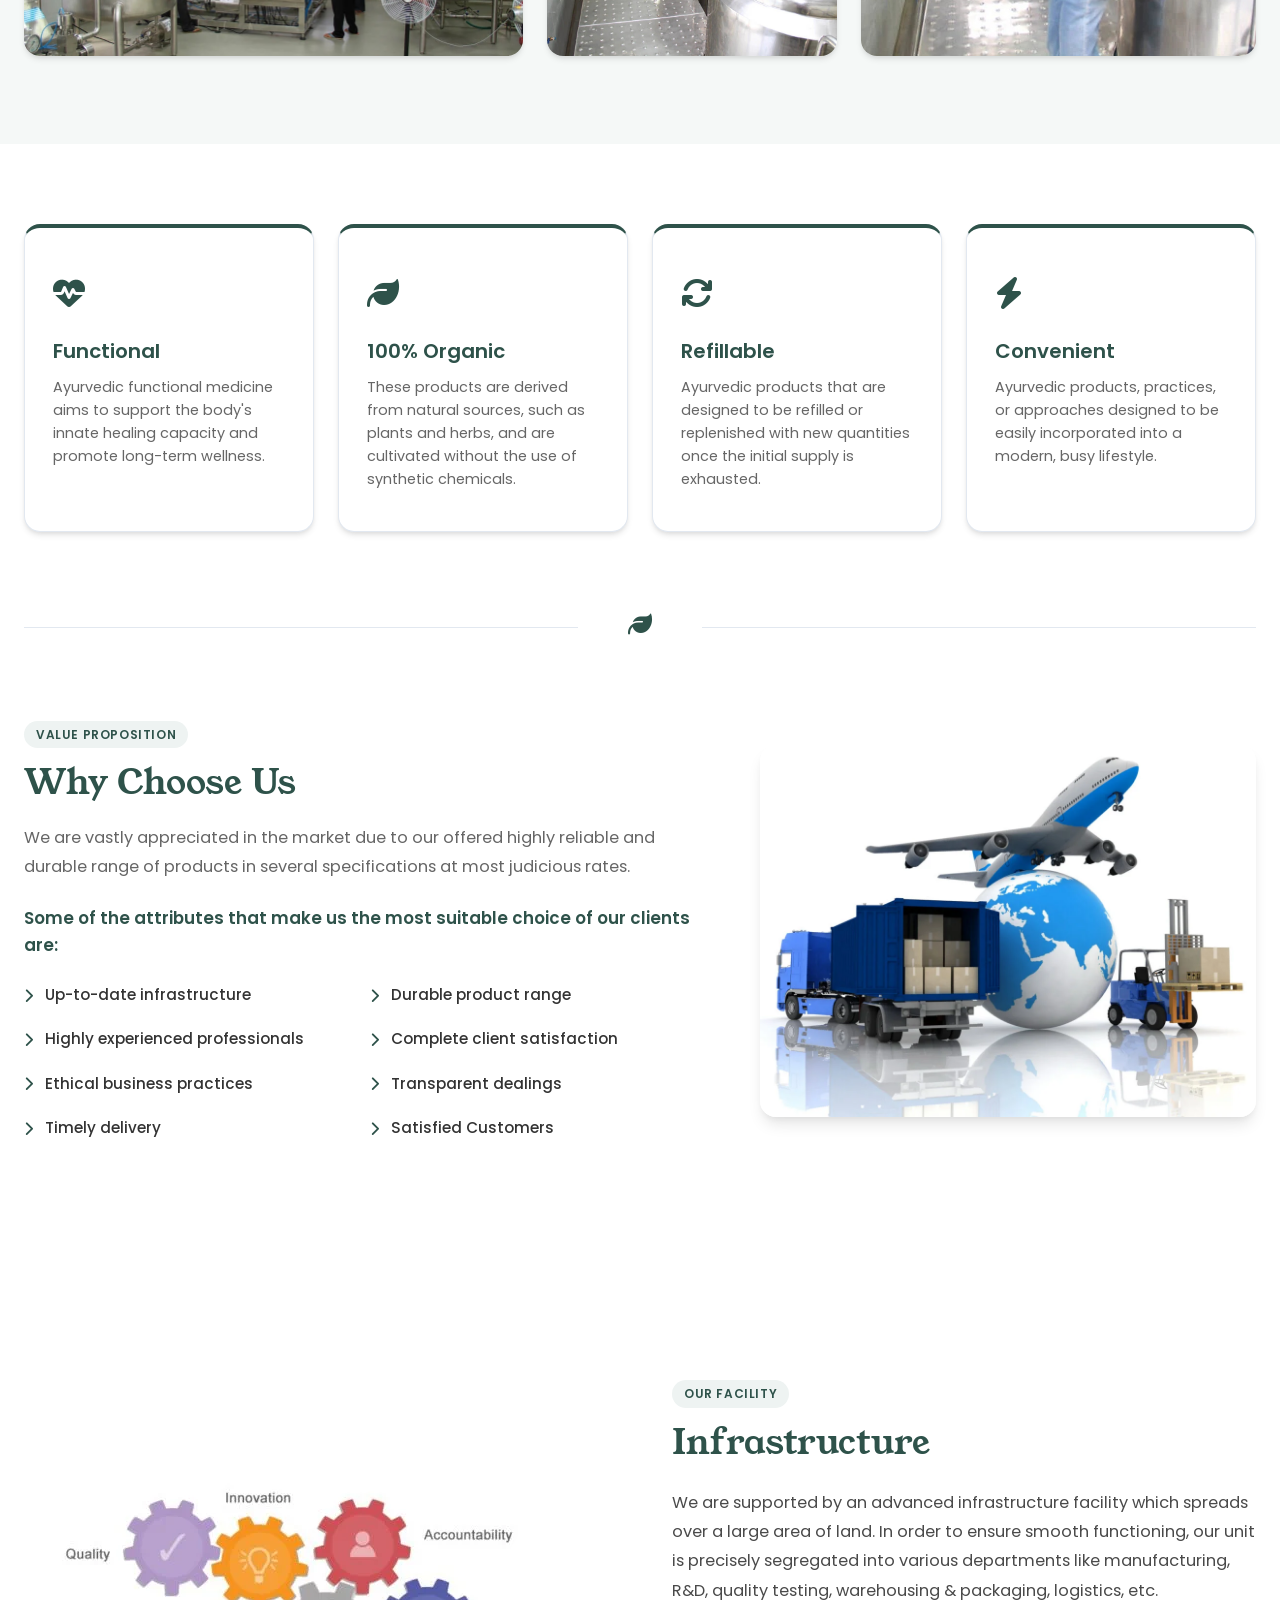
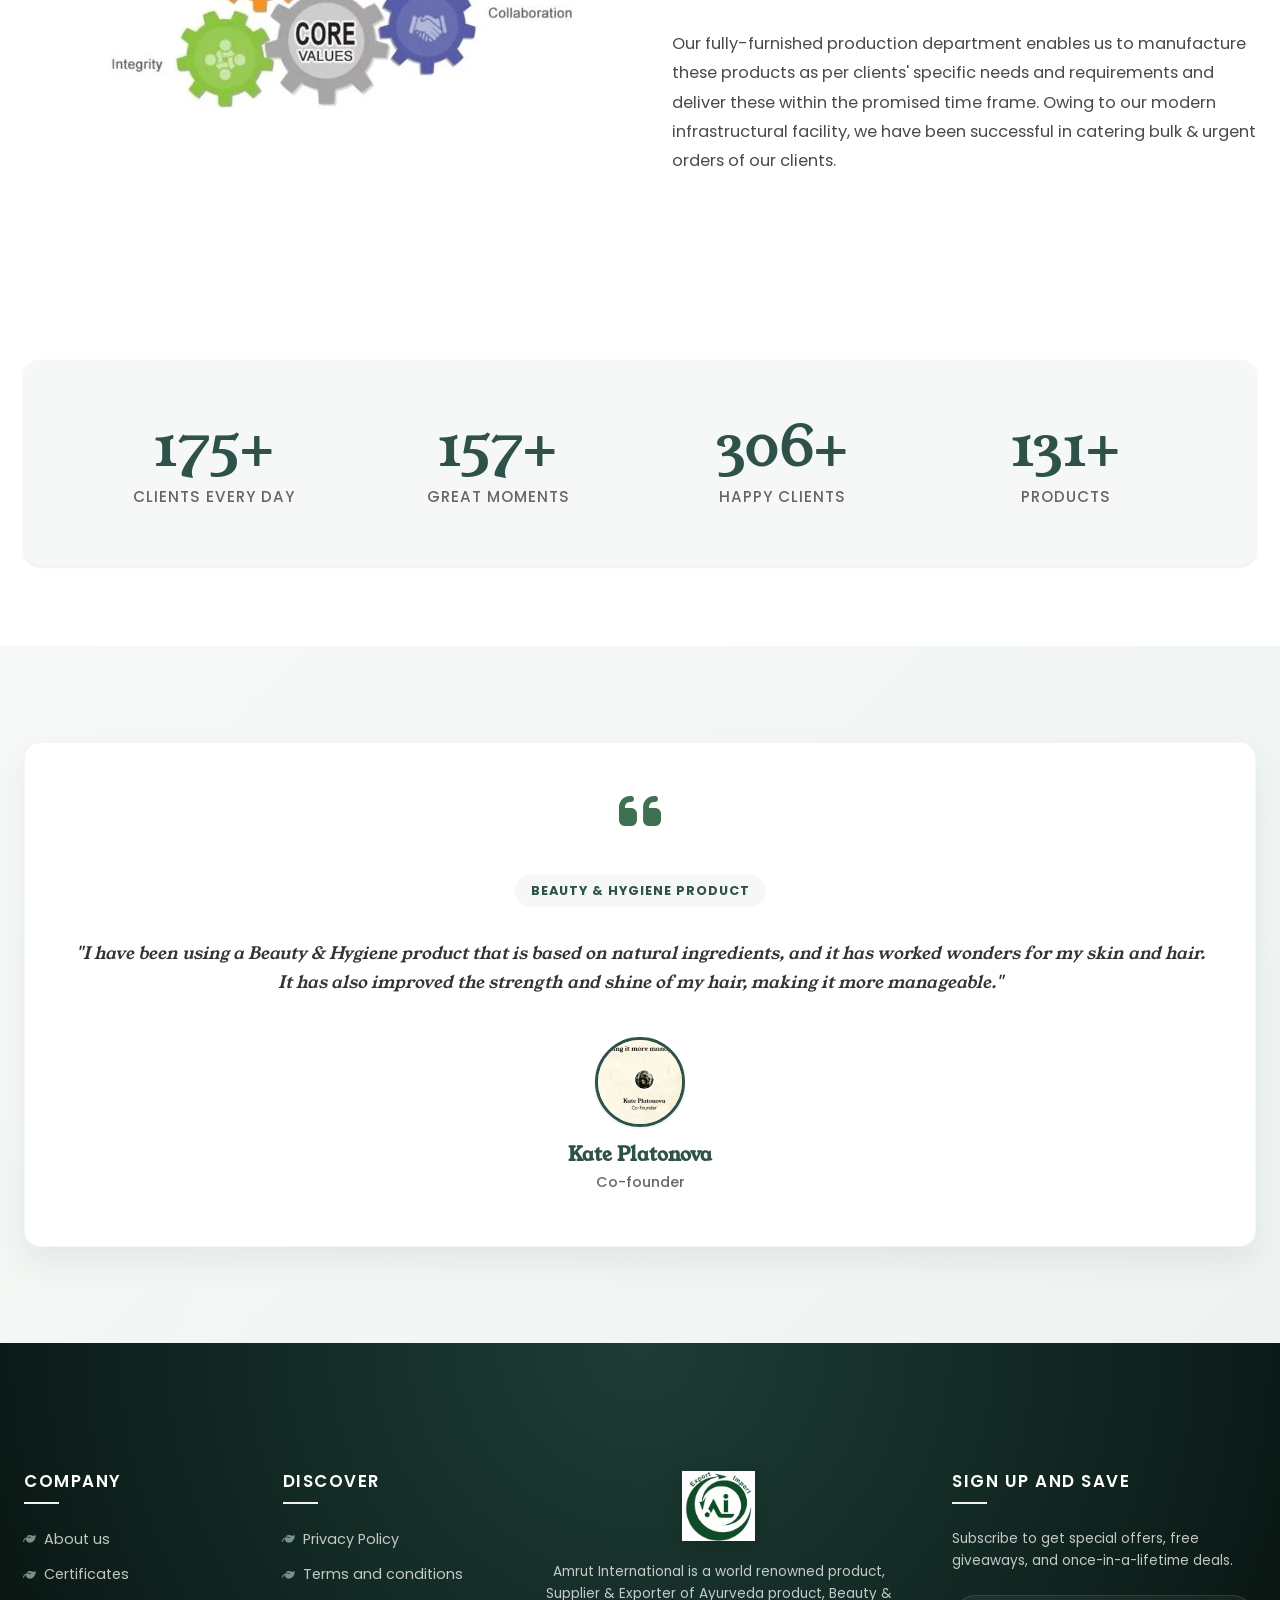
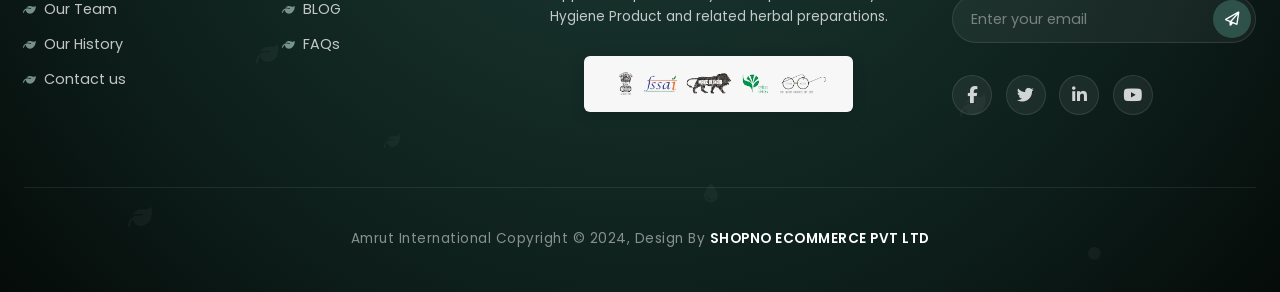
==== commit 5bb26d37: "done All changes" ====
--- a/about-us.html
+++ b/about-us.html
@@ -2,11 +2,40 @@
 <html lang="en">
 
 <head>
+    <title>About Us - Amrut International | Global Ayurveda & Hygiene Exporter</title>
+    <meta name="description" content="Learn about Amrut International, our journey since 2017, our core values, certifications, and our commitment to bringing premium Indian Ayurvedic and hygiene products to global markets.">
+    <meta name="keywords" content="About Amrut International, Ayurvedic exporters India, certified herbal suppliers, GMP certified facility Surat, organic products mission, premium health exports">
+    <meta name="robots" content="index, follow">
+    <link rel="canonical" href="https://amrutinternational.com/about-us.html">
+    <meta property="og:locale" content="en_US">
+    <meta property="og:type" content="website">
+    <meta property="og:title" content="About Us - Amrut International | Global Ayurveda & Hygiene Exporter">
+    <meta property="og:description" content="Learn about Amrut International, our journey since 2017, our core values, certifications, and our commitment to bringing premium Indian Ayurvedic and hygiene products to global markets.">
+    <meta property="og:url" content="https://amrutinternational.com/about-us.html">
+    <meta property="og:site_name" content="Amrut International">
+    <meta property="og:image" content="https://amrutinternational.com/assets/images/logo.png">
+    <meta property="og:image:width" content="1200">
+    <meta property="og:image:height" content="630">
+    <meta property="og:image:type" content="image/png">
+    <meta name="twitter:card" content="summary_large_image">
+    <meta name="twitter:title" content="About Us - Amrut International | Global Ayurveda & Hygiene Exporter">
+    <meta name="twitter:description" content="Learn about Amrut International, our journey since 2017, our core values, certifications, and our commitment to bringing premium Indian Ayurvedic and hygiene products to global markets.">
+    <meta name="twitter:image" content="https://amrutinternational.com/assets/images/logo.png">
+    <script type="application/ld+json">
+    {
+      "@context": "https://schema.org",
+      "@type": "AboutPage",
+      "mainEntity": {
+        "@type": "Organization",
+        "name": "Amrut International",
+        "url": "https://amrutinternational.com/"
+      }
+    }
+    </script>
     <meta charset="UTF-8">
     <meta name="viewport" content="width=device-width, initial-scale=1.0">
-    <title>About Us - Amrut International</title>
-    <meta name="description"
-        content="Learn about Amrut International, established in 2017 in Surat, Gujarat. Discover our story, mission, global suppliers and exporters credentials in Ayurveda and beauty hygiene.">
+    
+    
     <!-- FontAwesome 6 CDN -->
     <link rel="stylesheet" href="https://cdnjs.cloudflare.com/ajax/libs/font-awesome/6.4.0/css/all.min.css">
     <!-- Main Stylesheet -->
--- a/assets/css/style.css
+++ b/assets/css/style.css
@@ -284,7 +284,12 @@
     padding: 15px 0;
     box-shadow: var(--shadow-md);
 }
-
+@media (max-width:425px) {
+    .header.sticky {
+    padding: 25px 0;
+    box-shadow: var(--shadow-md);
+}
+}
 .header .container {
     display: flex;
     justify-content: space-between;
@@ -308,6 +313,12 @@
 .logo img {
     height: 100px;
     width: auto;
+}
+@media (max-width:1024px) {
+    .logo img {
+    height: 80px;
+    width: auto;
+}
 }
 .nav {
     display: flex;
@@ -3216,7 +3227,7 @@
         display: block;
         background: none;
         border: none;
-        font-size: 1.5rem;
+        font-size: 31px;
         color: var(--primary-color);
         cursor: pointer;
     }
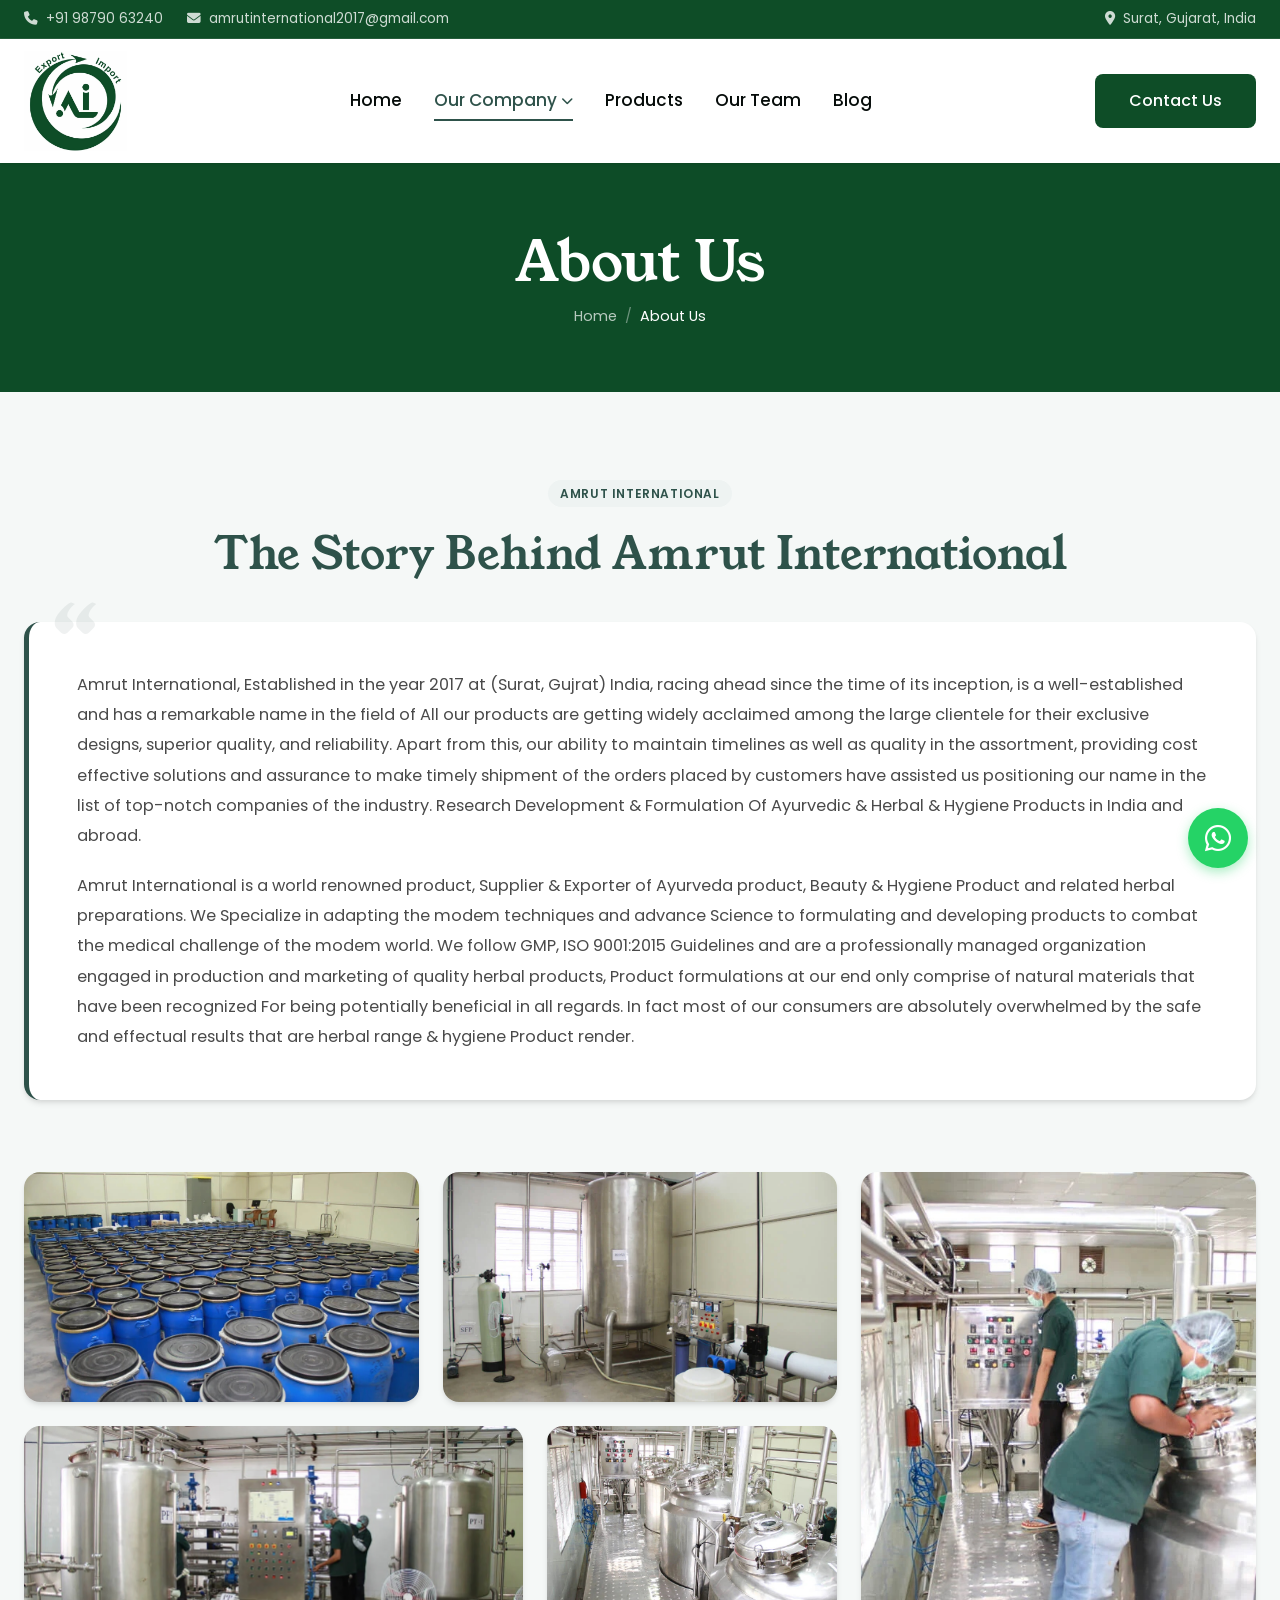
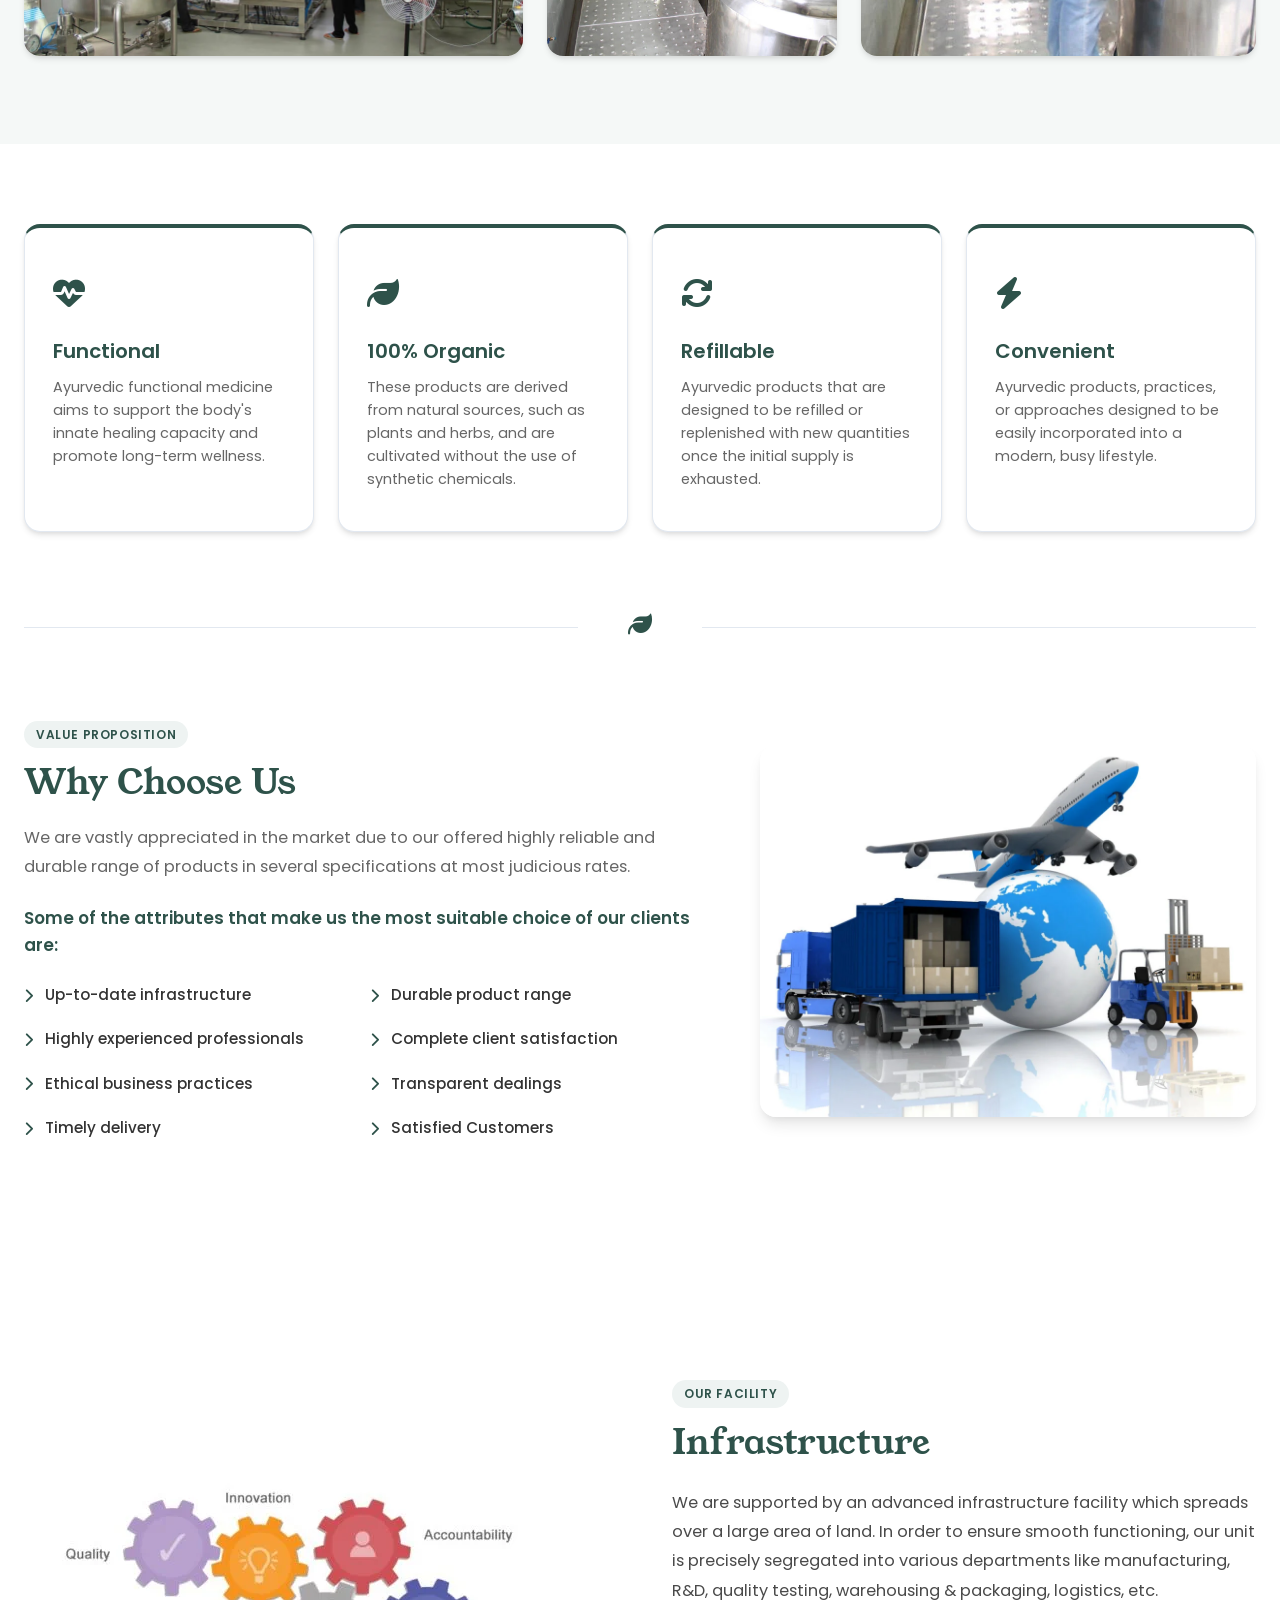
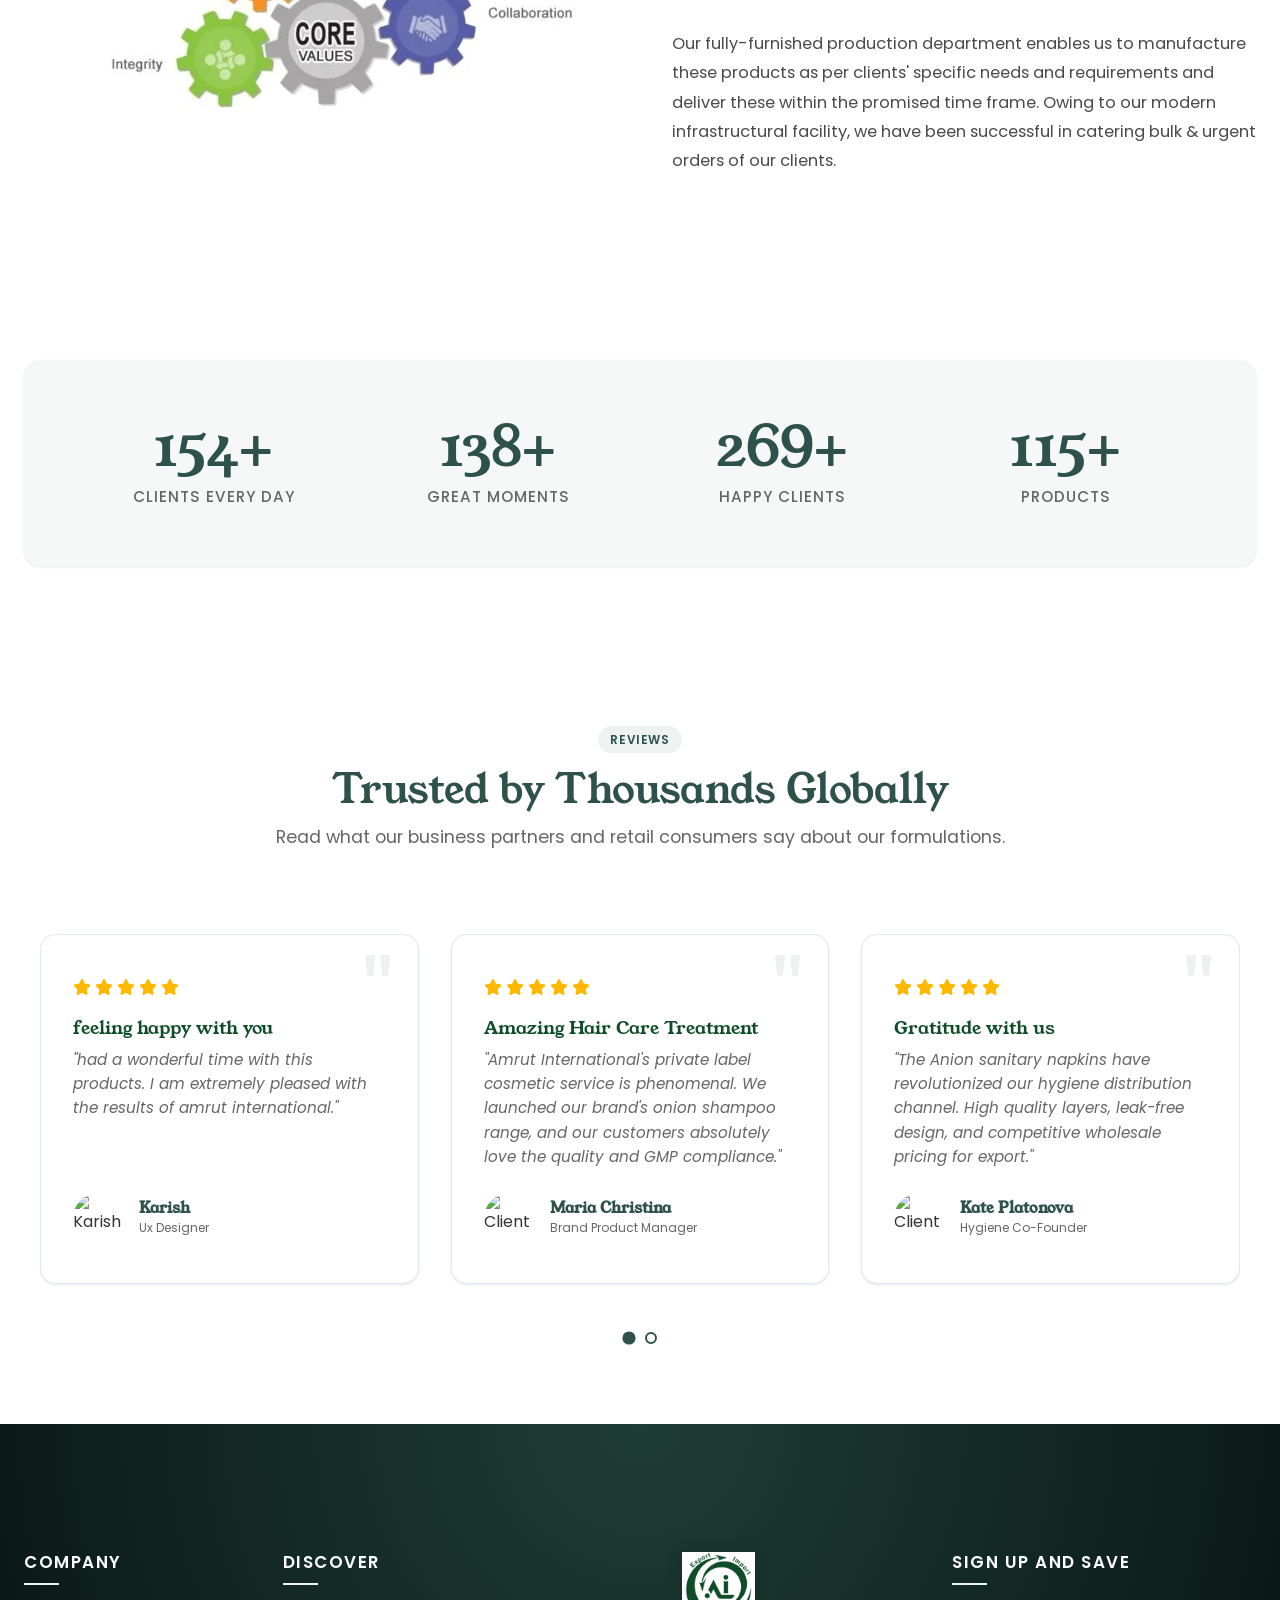
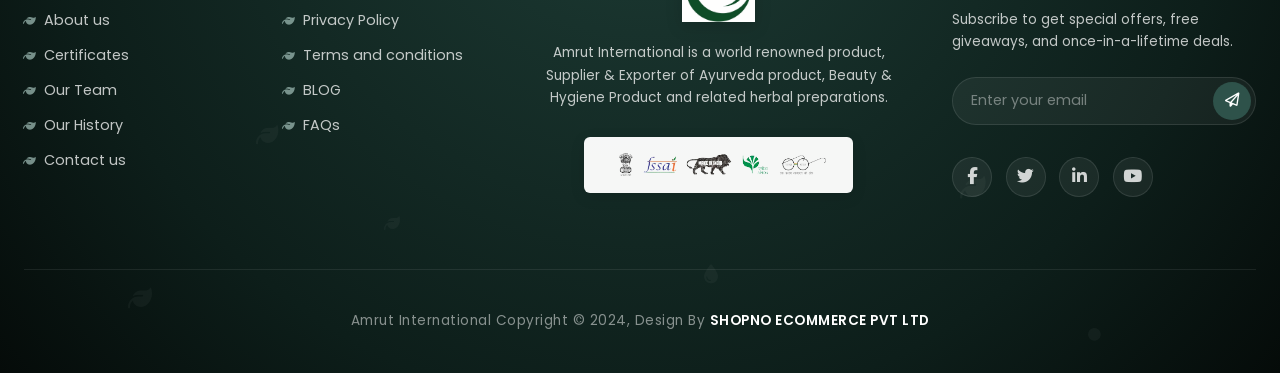
==== commit f20d93cd: "client some chnages done" ====
--- a/about-us.html
+++ b/about-us.html
@@ -385,7 +385,7 @@
     <!-- ==========================================
          SPOTLIGHT TESTIMONIAL SECTION
          ========================================== -->
-    <section class="section about-testimonial-section">
+    <!-- <section class="section about-testimonial-section">
         <div class="container">
             <div class="about-testimonial-wrapper">
                 <div class="about-testimonial-quote-icon">
@@ -406,7 +406,166 @@
                 </div>
             </div>
         </div>
+    </section> -->
+        <!-- ==========================================
+         TESTIMONIALS SECTION
+         ========================================== -->
+    <section class="section">
+        <div class="container">
+            <div class="section-title text-center">
+                <span class="badge">Reviews</span>
+                <h2>Trusted by Thousands Globally</h2>
+                <p>Read what our business partners and retail consumers say about our formulations.</p>
+            </div>
+
+            <style>
+                .reviews-carousel-wrapper {
+                    position: relative;
+                    overflow: hidden;
+                    max-width: 1200px;
+                    margin: 0 auto;
+                    padding-bottom: 1rem;
+                }
+                .reviews-grid {
+                    display: flex;
+                    transition: transform 0.5s ease;
+                    flex-wrap: nowrap;
+                    /* Removing default CSS grid styles if any */
+                    gap: 2rem;
+                }
+                .reviews-grid .review-card {
+                    flex: 0 0 calc(33.333% - 1.33rem);
+                    display: flex;
+                    flex-direction: column;
+                }
+                .reviews-grid .review-card .review-author {
+                    margin-top: auto;
+                }
+                @media (max-width: 992px) {
+                    .reviews-grid .review-card {
+                        flex: 0 0 calc(50% - 1rem);
+                    }
+                }
+                @media (max-width: 768px) {
+                    .reviews-grid .review-card {
+                        flex: 0 0 100%;
+                    }
+                }
+                .reviews-dots {
+                    margin-top: 2rem;
+                    display: flex;
+                    justify-content: center;
+                    gap: 0.6rem;
+                }
+                .r-dot {
+                    width: 12px;
+                    height: 12px;
+                    border-radius: 50%;
+                    border: 2px solid var(--primary-color);
+                    background: transparent;
+                    cursor: pointer;
+                    transition: var(--transition-fast);
+                }
+                .r-dot.active {
+                    background: var(--primary-color);
+                    transform: scale(1.1);
+                }
+            </style>
+            
+            <div class="reviews-carousel-wrapper">
+                <div class="reviews-grid" id="reviews-slider">
+                    
+                    <div class="review-card">
+                        <div class="review-stars">
+                            <i class="fa-solid fa-star"></i>
+                            <i class="fa-solid fa-star"></i>
+                            <i class="fa-solid fa-star"></i>
+                            <i class="fa-solid fa-star"></i>
+                            <i class="fa-solid fa-star"></i>
+                        </div>
+                        <h4 style="margin-bottom: 0.5rem; color: var(--primary-dark); font-size: 1.15rem;">feeling happy with you</h4>
+                        <p class="review-text">"had a wonderful time with this products. I am extremely pleased with the results of amrut international."</p>
+                        <div class="review-author">
+                            <img src="https://ui-avatars.com/api/?name=Karish&background=random&rounded=true"
+                                alt="Karish" class="review-author-img">
+                            <div>
+                                <h4 class="review-author-name">Karish</h4>
+                                <p class="review-author-role">Ux Designer</p>
+                            </div>
+                        </div>
+                    </div>
+
+                    <div class="review-card">
+                        <div class="review-stars">
+                            <i class="fa-solid fa-star"></i>
+                            <i class="fa-solid fa-star"></i>
+                            <i class="fa-solid fa-star"></i>
+                            <i class="fa-solid fa-star"></i>
+                            <i class="fa-solid fa-star"></i>
+                        </div>
+                        <h4 style="margin-bottom: 0.5rem; color: var(--primary-dark); font-size: 1.15rem;">Amazing Hair Care Treatment</h4>
+                        <p class="review-text">"Amrut International's private label cosmetic service is phenomenal. We
+                            launched our brand's onion shampoo range, and our customers absolutely love the quality and GMP
+                            compliance."</p>
+                        <div class="review-author">
+                            <img src="https://images.unsplash.com/photo-1534528741775-53994a69daeb?auto=format&fit=crop&q=80&w=100"
+                                alt="Client 1" class="review-author-img">
+                            <div>
+                                <h4 class="review-author-name">Maria Christina</h4>
+                                <p class="review-author-role">Brand Product Manager</p>
+                            </div>
+                        </div>
+                    </div>
+
+                    <div class="review-card">
+                        <div class="review-stars">
+                            <i class="fa-solid fa-star"></i>
+                            <i class="fa-solid fa-star"></i>
+                            <i class="fa-solid fa-star"></i>
+                            <i class="fa-solid fa-star"></i>
+                            <i class="fa-solid fa-star"></i>
+                        </div>
+                        <h4 style="margin-bottom: 0.5rem; color: var(--primary-dark); font-size: 1.15rem;">Gratitude with us</h4>
+                        <p class="review-text">"The Anion sanitary napkins have revolutionized our hygiene distribution
+                            channel. High quality layers, leak-free design, and competitive wholesale pricing for export."
+                        </p>
+                        <div class="review-author">
+                            <img src="https://images.unsplash.com/photo-1580489944761-15a19d654956?auto=format&fit=crop&q=80&w=100"
+                                alt="Client 2" class="review-author-img">
+                            <div>
+                                <h4 class="review-author-name">Kate Platonova</h4>
+                                <p class="review-author-role">Hygiene Co-Founder</p>
+                            </div>
+                        </div>
+                    </div>
+
+                    <div class="review-card">
+                        <div class="review-stars">
+                            <i class="fa-solid fa-star"></i>
+                            <i class="fa-solid fa-star"></i>
+                            <i class="fa-solid fa-star"></i>
+                            <i class="fa-solid fa-star"></i>
+                            <i class="fa-solid fa-star"></i>
+                        </div>
+                        <h4 style="margin-bottom: 0.5rem; color: var(--primary-dark); font-size: 1.15rem;">Thankful to you</h4>
+                        <p class="review-text">"Excellent water care systems. The Alkaline Water Ionizer machine works
+                            beautifully, maintaining precise pH values. Highly professional client dealing."</p>
+                        <div class="review-author">
+                            <img src="https://images.unsplash.com/photo-1507003211169-0a1dd7228f2d?auto=format&fit=crop&q=80&w=100"
+                                alt="Client 3" class="review-author-img">
+                            <div>
+                                <h4 class="review-author-name">Juris Kleperis</h4>
+                                <p class="review-author-role">UX Architect / Client</p>
+                            </div>
+                        </div>
+                    </div>
+                </div>
+            </div>
+            
+            <div class="reviews-dots" id="reviews-dots"></div>
+        </div>
     </section>
+
 
     <!-- ==========================================
          FOOTER SECTION
@@ -589,6 +748,321 @@
             }
         });
     </script>
+        <script>
+        document.addEventListener('DOMContentLoaded', function() {
+            // ==========================================
+            // EXPERIENCE PRODUCT SLIDER
+            // ==========================================
+            const expSlider = document.getElementById('exp-slider');
+            const expPrevBtn = document.getElementById('exp-prev-btn');
+            const expNextBtn = document.getElementById('exp-next-btn');
+
+            if (expSlider && expPrevBtn && expNextBtn) {
+                let currentIndex = 0;
+                const cards = expSlider.querySelectorAll('.experience-card');
+                const totalCards = cards.length;
+
+                function getVisibleCards() {
+                    const width = window.innerWidth;
+                    if (width > 1024) return 3;
+                    if (width > 768) return 2;
+                    return 1;
+                }
+
+                function updateSlider() {
+                    const visible = getVisibleCards();
+                    const maxIndex = Math.max(0, totalCards - visible);
+                    
+                    // Adjust current index if it exceeds the new bounds
+                    if (currentIndex > maxIndex) {
+                        currentIndex = maxIndex;
+                    }
+
+                    if (cards.length > 0) {
+                        const cardWidth = cards[0].getBoundingClientRect().width;
+                        const computedGap = parseFloat(window.getComputedStyle(expSlider).gap) || 32;
+                        const offset = currentIndex * (cardWidth + computedGap);
+                        expSlider.style.transform = `translateX(-${offset}px)`;
+                    }
+
+                    // Enable/disable buttons
+                    expPrevBtn.disabled = currentIndex === 0;
+                    expNextBtn.disabled = currentIndex >= maxIndex;
+                    
+                    // Hide buttons if all cards are visible
+                    if (maxIndex === 0) {
+                        expPrevBtn.style.visibility = 'hidden';
+                        expNextBtn.style.visibility = 'hidden';
+                    } else {
+                        expPrevBtn.style.visibility = 'visible';
+                        expNextBtn.style.visibility = 'visible';
+                    }
+                }
+
+                expPrevBtn.addEventListener('click', () => {
+                    if (currentIndex > 0) {
+                        currentIndex--;
+                        updateSlider();
+                    }
+                });
+
+                expNextBtn.addEventListener('click', () => {
+                    const visible = getVisibleCards();
+                    const maxIndex = totalCards - visible;
+                    if (currentIndex < maxIndex) {
+                        currentIndex++;
+                        updateSlider();
+                    }
+                });
+
+                // Touch Swipe Support
+                let startX = 0;
+                let endX = 0;
+
+                expSlider.addEventListener('touchstart', (e) => {
+                    startX = e.touches[0].clientX;
+                }, { passive: true });
+
+                expSlider.addEventListener('touchend', (e) => {
+                    endX = e.changedTouches[0].clientX;
+                    const threshold = 50;
+                    const diff = startX - endX;
+
+                    const visible = getVisibleCards();
+                    const maxIndex = totalCards - visible;
+
+                    if (diff > threshold && currentIndex < maxIndex) {
+                        currentIndex++;
+                        updateSlider();
+                    } else if (diff < -threshold && currentIndex > 0) {
+                        currentIndex--;
+                        updateSlider();
+                    }
+                }, { passive: true });
+
+                // Initialize and listen to resize
+                window.addEventListener('resize', updateSlider);
+                
+                // Wait slightly for layout initialization
+                setTimeout(updateSlider, 200);
+            }
+
+            // ==========================================
+            // REVIEWS CAROUSEL
+            // ==========================================
+            const reviewsSlider = document.getElementById('reviews-slider');
+            const reviewsDotsContainer = document.getElementById('reviews-dots');
+            
+            if (reviewsSlider && reviewsDotsContainer) {
+                let currentReviewIndex = 0;
+                const reviewCards = reviewsSlider.querySelectorAll('.review-card');
+                const totalReviews = reviewCards.length;
+                
+                function getVisibleReviews() {
+                    const width = window.innerWidth;
+                    if (width > 992) return 3;
+                    if (width > 768) return 2;
+                    return 1;
+                }
+                
+                function updateReviewsSlider() {
+                    const visible = getVisibleReviews();
+                    const maxIndex = Math.max(0, totalReviews - visible);
+                    
+                    if (currentReviewIndex > maxIndex) currentReviewIndex = maxIndex;
+                    if (currentReviewIndex < 0) currentReviewIndex = 0;
+                    
+                    if (reviewCards.length > 0) {
+                        const cardWidth = reviewCards[0].getBoundingClientRect().width;
+                        const computedGap = parseFloat(window.getComputedStyle(reviewsSlider).gap) || 32;
+                        const offset = currentReviewIndex * (cardWidth + computedGap);
+                        reviewsSlider.style.transform = `translateX(-${offset}px)`;
+                    }
+                    
+                    // Update Dots
+                    reviewsDotsContainer.innerHTML = '';
+                    for (let i = 0; i <= maxIndex; i++) {
+                        const dot = document.createElement('span');
+                        dot.className = `r-dot ${i === currentReviewIndex ? 'active' : ''}`;
+                        dot.addEventListener('click', () => {
+                            currentReviewIndex = i;
+                            updateReviewsSlider();
+                        });
+                        reviewsDotsContainer.appendChild(dot);
+                    }
+                }
+                
+                // Touch Swipe Support for Reviews
+                let rStartX = 0;
+                let rEndX = 0;
+
+                reviewsSlider.addEventListener('touchstart', (e) => {
+                    rStartX = e.touches[0].clientX;
+                }, { passive: true });
+
+                reviewsSlider.addEventListener('touchend', (e) => {
+                    rEndX = e.changedTouches[0].clientX;
+                    const threshold = 50;
+                    const diff = rStartX - rEndX;
+
+                    const visible = getVisibleReviews();
+                    const maxIndex = Math.max(0, totalReviews - visible);
+
+                    if (diff > threshold && currentReviewIndex < maxIndex) {
+                        currentReviewIndex++;
+                        updateReviewsSlider();
+                    } else if (diff < -threshold && currentReviewIndex > 0) {
+                        currentReviewIndex--;
+                        updateReviewsSlider();
+                    }
+                }, { passive: true });
+
+                window.addEventListener('resize', updateReviewsSlider);
+                setTimeout(updateReviewsSlider, 200);
+            }
+
+            // ==========================================
+            // HERO BANNER CAROUSEL
+            // ==========================================
+            const heroSlides = document.querySelectorAll('.hero-carousel .carousel-slide');
+            const heroPrevBtn = document.getElementById('hero-prev-btn');
+            const heroNextBtn = document.getElementById('hero-next-btn');
+            const heroDots = document.querySelectorAll('.hero-carousel .carousel-dot');
+            
+            if (heroSlides.length > 0) {
+                let heroIndex = 0;
+                let heroInterval;
+                const autoPlayDelay = 5000; // 5 seconds
+                
+                function showSlide(index) {
+                    // Remove active classes
+                    heroSlides.forEach(slide => slide.classList.remove('active'));
+                    heroDots.forEach(dot => dot.classList.remove('active'));
+                    
+                    // Set new active slide and dot
+                    heroIndex = index;
+                    if (heroIndex >= heroSlides.length) heroIndex = 0;
+                    if (heroIndex < 0) heroIndex = heroSlides.length - 1;
+                    
+                    heroSlides[heroIndex].classList.add('active');
+                    if (heroDots[heroIndex]) {
+                        heroDots[heroIndex].classList.add('active');
+                    }
+                }
+                
+                function nextSlide() {
+                    showSlide(heroIndex + 1);
+                }
+                
+                function prevSlide() {
+                    showSlide(heroIndex - 1);
+                }
+                
+                function startAutoPlay() {
+                    stopAutoPlay();
+                    heroInterval = setInterval(nextSlide, autoPlayDelay);
+                }
+                
+                function stopAutoPlay() {
+                    if (heroInterval) {
+                        clearInterval(heroInterval);
+                    }
+                }
+                
+                // Event Listeners for Buttons
+                if (heroPrevBtn) {
+                    heroPrevBtn.addEventListener('click', () => {
+                        prevSlide();
+                        startAutoPlay(); // Reset timer
+                    });
+                }
+                
+                if (heroNextBtn) {
+                    heroNextBtn.addEventListener('click', () => {
+                        nextSlide();
+                        startAutoPlay(); // Reset timer
+                    });
+                }
+                
+                // Event Listeners for Dots
+                heroDots.forEach(dot => {
+                    dot.addEventListener('click', function() {
+                        const targetIndex = parseInt(this.getAttribute('data-index'));
+                        if (!isNaN(targetIndex)) {
+                            showSlide(targetIndex);
+                            startAutoPlay(); // Reset timer
+                        }
+                    });
+                });
+                
+                // Swipe gestures for mobile devices
+                const heroCarouselSection = document.querySelector('.hero-carousel');
+                if (heroCarouselSection) {
+                    let startX = 0;
+                    let endX = 0;
+                    
+                    heroCarouselSection.addEventListener('touchstart', (e) => {
+                        startX = e.touches[0].clientX;
+                    }, { passive: true });
+                    
+                    heroCarouselSection.addEventListener('touchend', (e) => {
+                        endX = e.changedTouches[0].clientX;
+                        const threshold = 50;
+                        const diff = startX - endX;
+                        
+                        if (Math.abs(diff) > threshold) {
+                            if (diff > 0) {
+                                nextSlide();
+                            } else {
+                                prevSlide();
+                            }
+                            startAutoPlay(); // Reset timer
+                        }
+                    }, { passive: true });
+                }
+                
+                // Start autoplay on load
+                startAutoPlay();
+            }
+
+            // ==========================================
+            // PRODUCT EVENTS (VIEW DETAILS & WHATSAPP)
+            // ==========================================
+            const viewBtns = document.querySelectorAll('.view-details');
+            viewBtns.forEach(btn => {
+                btn.addEventListener('click', function(e) {
+                    e.preventDefault();
+                    e.stopPropagation();
+                    window.location.href = 'products.html';
+                });
+            });
+
+            const buyBtns = document.querySelectorAll('.buy-now');
+            buyBtns.forEach(btn => {
+                btn.addEventListener('click', function(e) {
+                    e.preventDefault();
+                    e.stopPropagation();
+                    const title = this.getAttribute('data-title');
+                    sendWhatsAppInquiry(title);
+                });
+            });
+            
+            const cards = document.querySelectorAll('.product-card');
+            cards.forEach(card => {
+                card.addEventListener('click', function(e) {
+                    if (e.target.closest('.buy-now') || e.target.closest('.product-buy-btn')) return;
+                    window.location.href = 'products.html';
+                });
+            });
+
+            function sendWhatsAppInquiry(productTitle) {
+                const phoneNumber = "9924231091"; // Team Sales number
+                const text = `Hello Amrut International, I would like to inquire about: ${productTitle}. Please share more details and price. Thank you!`;
+                const url = `https://wa.me/91${phoneNumber}?text=${encodeURIComponent(text)}`;
+                window.open(url, '_blank');
+            }
+        });
+    </script>
 </body>
 
 </html>
--- a/assets/css/style.css
+++ b/assets/css/style.css
@@ -1153,12 +1153,16 @@
 }
 
 .product-buy-btn {
-    font-size: 0.85rem;
     padding: 0.5rem 1rem;
     border-radius: var(--border-radius-sm);
     display: flex;
     align-items: center;
     gap: 0.4rem;
+    font-size: 17px;
+    width: 100%;
+    align-items: center;
+    text-align: center;
+    justify-content: center;
 }
 
 /* ==========================================================================
@@ -1182,6 +1186,43 @@
     background-size: cover;
     background-position: center;
 }
+@media (max-width:1024px) {
+.comfort-section-bg {
+    position: absolute;
+    top: 65px;
+    right: 0;
+    width: 40%;
+    height: 60%;
+    /* opacity: 0.15; */
+    background-size: cover;
+    background-position: center;
+}
+}
+@media (max-width:768px) {
+.comfort-section-bg {
+    position: absolute;
+    top: 0;
+    right: 0;
+    width: 25%;
+    height: 30%;
+    /* opacity: 0.15; */
+    background-size: cover;
+    background-position: center;
+}
+}
+@media (max-width:425px) {
+    .comfort-section-bg {
+    position: absolute;
+    top: 75%;
+    left: 54%;
+    width: 53%;
+    height: 25%;
+    /* opacity: 0.15; */
+    background-size: cover;
+    background-position: center;
+}
+}
+
 
 .comfort-grid {
     display: grid;
@@ -1304,11 +1345,13 @@
     font-weight: 600;
     color: var(--primary-color);
     font-size: 0.95rem;
+    margin: 0px;
 }
 
 .review-author-role {
     font-size: 0.75rem;
     color: var(--text-muted);
+    margin: 0px;
 }
 
 /* ==========================================================================
@@ -3270,7 +3313,8 @@
 
     /* Experience Slider Tablet */
     .experience-card {
-        flex: 0 0 100%;
+        /* flex: 0 0 100%; */
+       flex: 0 0 calc((100% - 2rem) / 2);
     }
 
     .slider-btn {
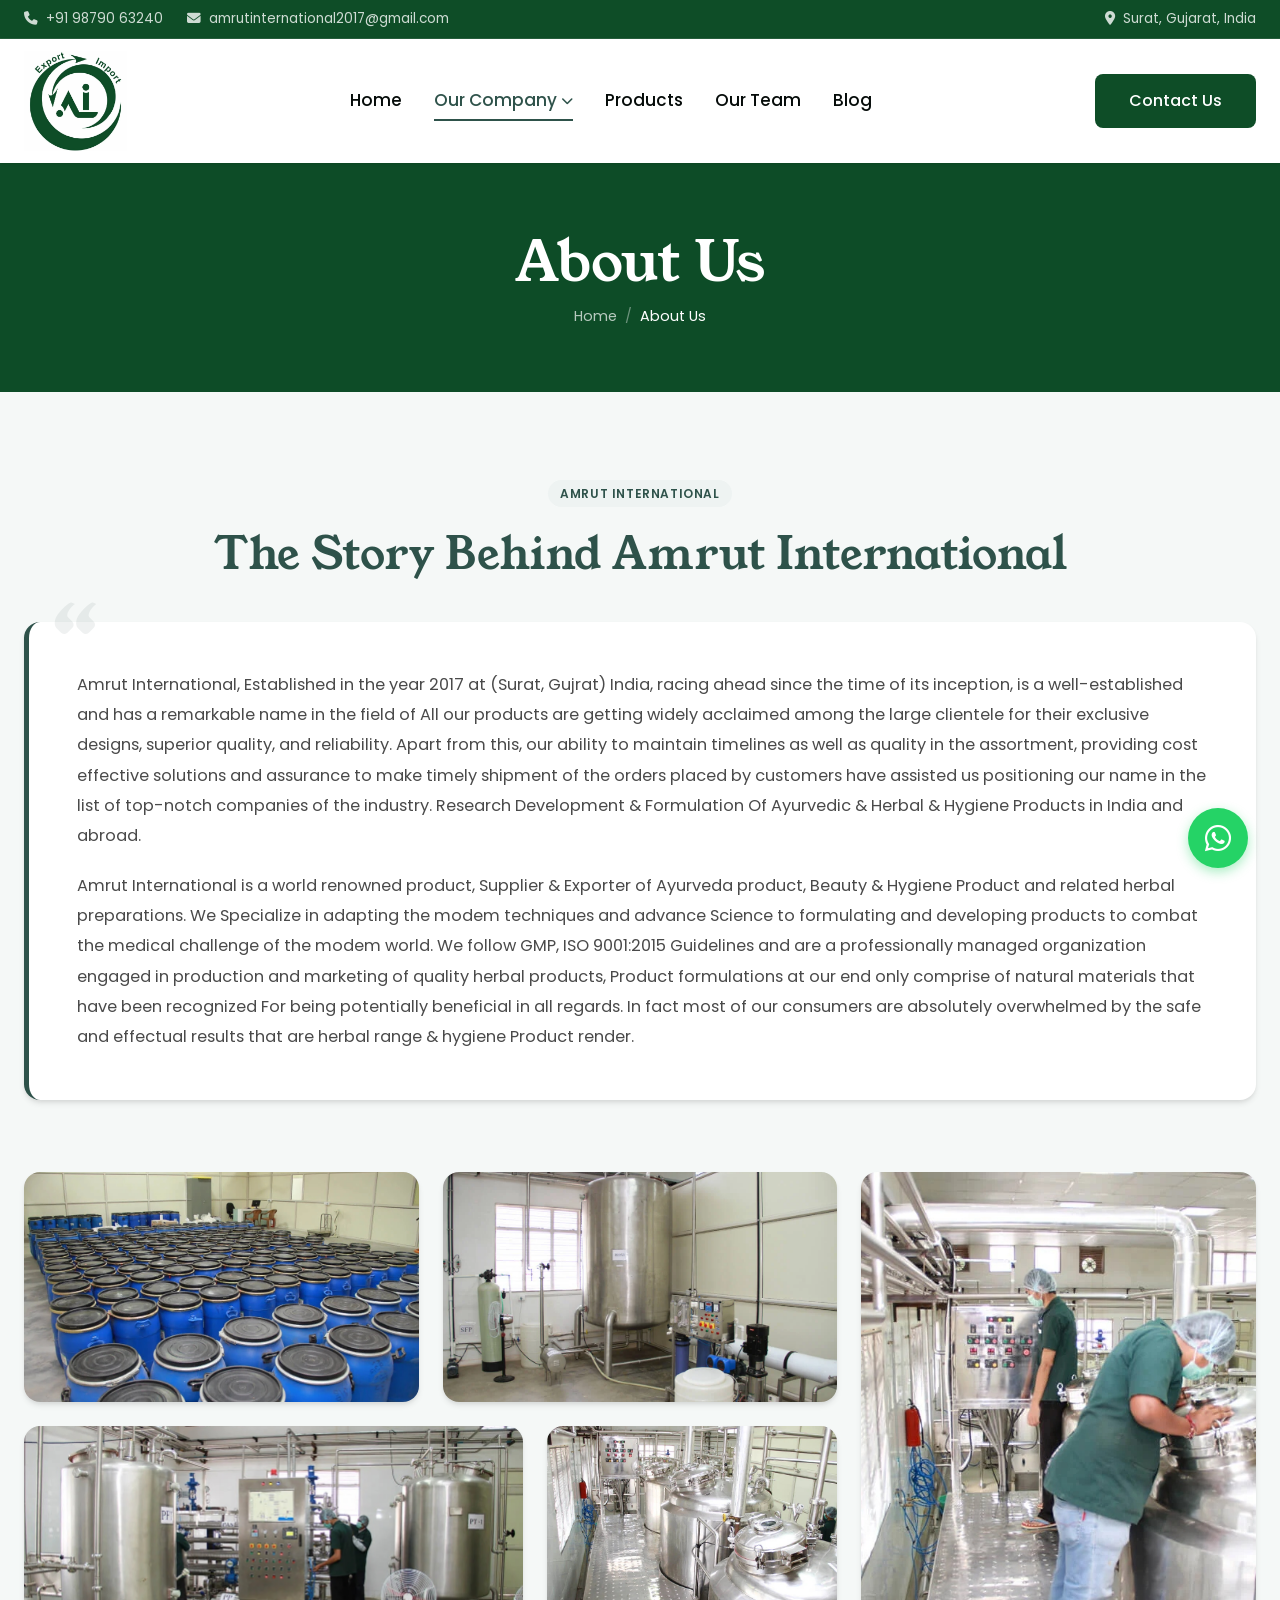
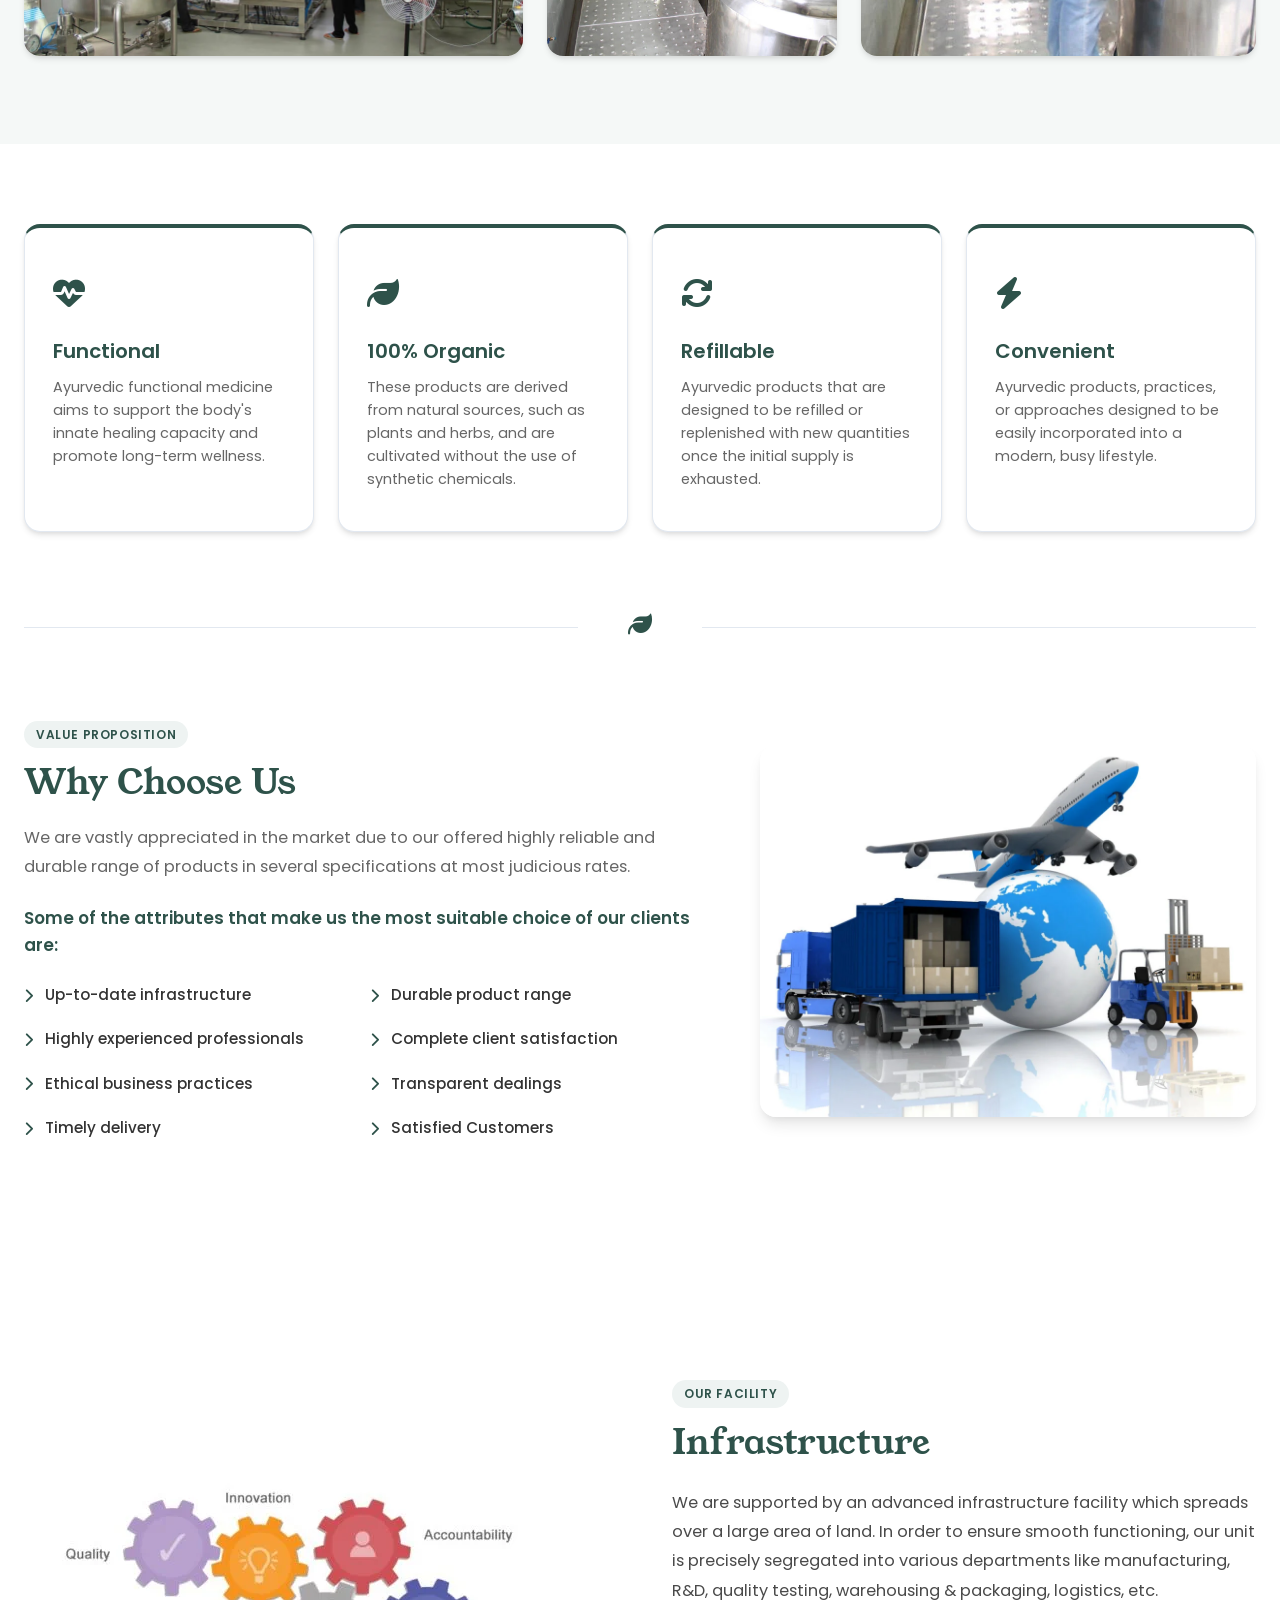
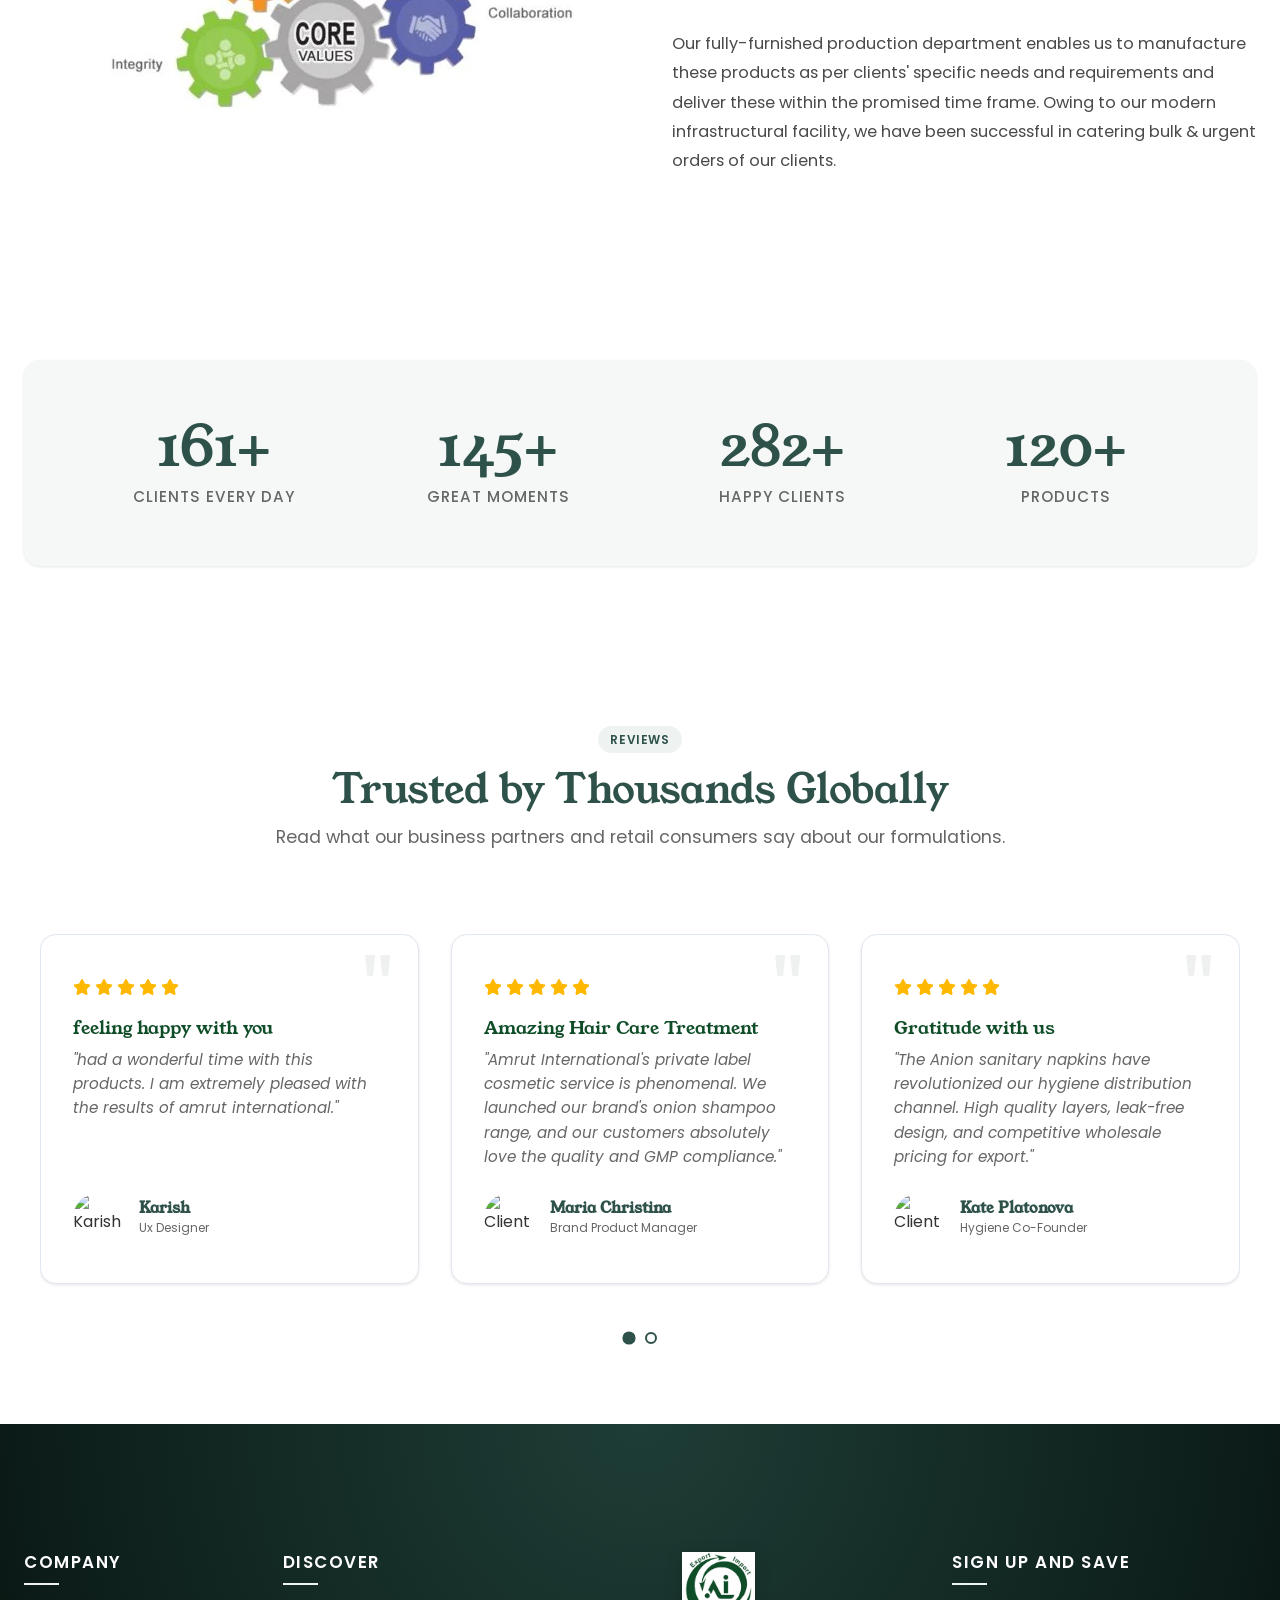
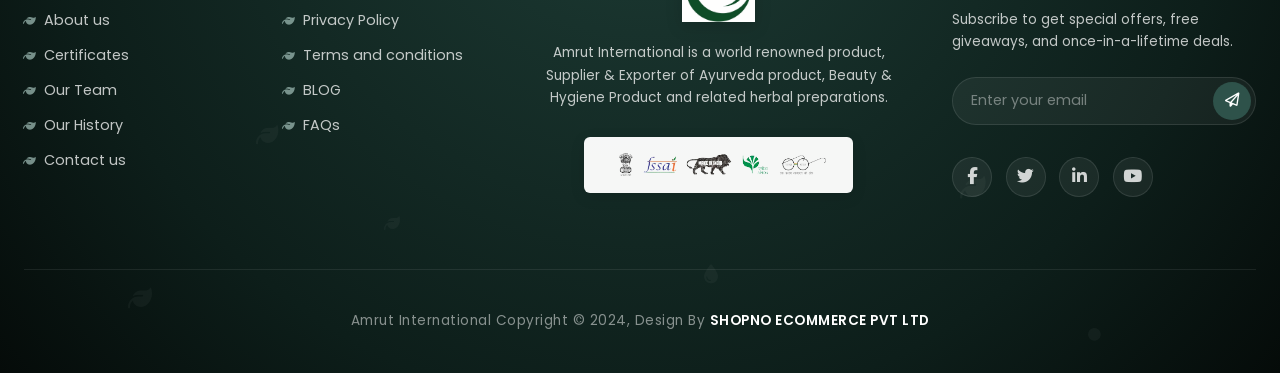
==== commit e1c4e6f1: "favicon Add" ====
--- a/about-us.html
+++ b/about-us.html
@@ -21,6 +21,11 @@
     <meta name="twitter:title" content="About Us - Amrut International | Global Ayurveda & Hygiene Exporter">
     <meta name="twitter:description" content="Learn about Amrut International, our journey since 2017, our core values, certifications, and our commitment to bringing premium Indian Ayurvedic and hygiene products to global markets.">
     <meta name="twitter:image" content="https://amrutinternational.com/assets/images/logo.png">
+    <!-- Standard Favicon -->
+<link rel="icon" type="image/png" sizes="32x32" href="assets/images/logo.png">
+
+<!-- Apple Touch Icon (iOS માટે) -->
+<link rel="apple-touch-icon" sizes="180x180" href="assets/images/logo.png">
     <script type="application/ld+json">
     {
       "@context": "https://schema.org",
--- a/assets/css/style.css
+++ b/assets/css/style.css
@@ -1816,7 +1816,7 @@
 .certificate-icon {
     background-color: var(--primary-light);
     color: var(--primary-color);
-    padding: 3rem 2rem;
+    /* padding: 3rem 2rem; */
     display: flex;
     align-items: center;
     justify-content: center;
@@ -4387,7 +4387,7 @@
 }
 
 .vision-image {
-    background-image: url('../images/amrutvison.jpeg');
+    background-image: url('../images/amrut-vision.png');
     background-size: cover;
     background-position: center;
     min-height: 100%;
